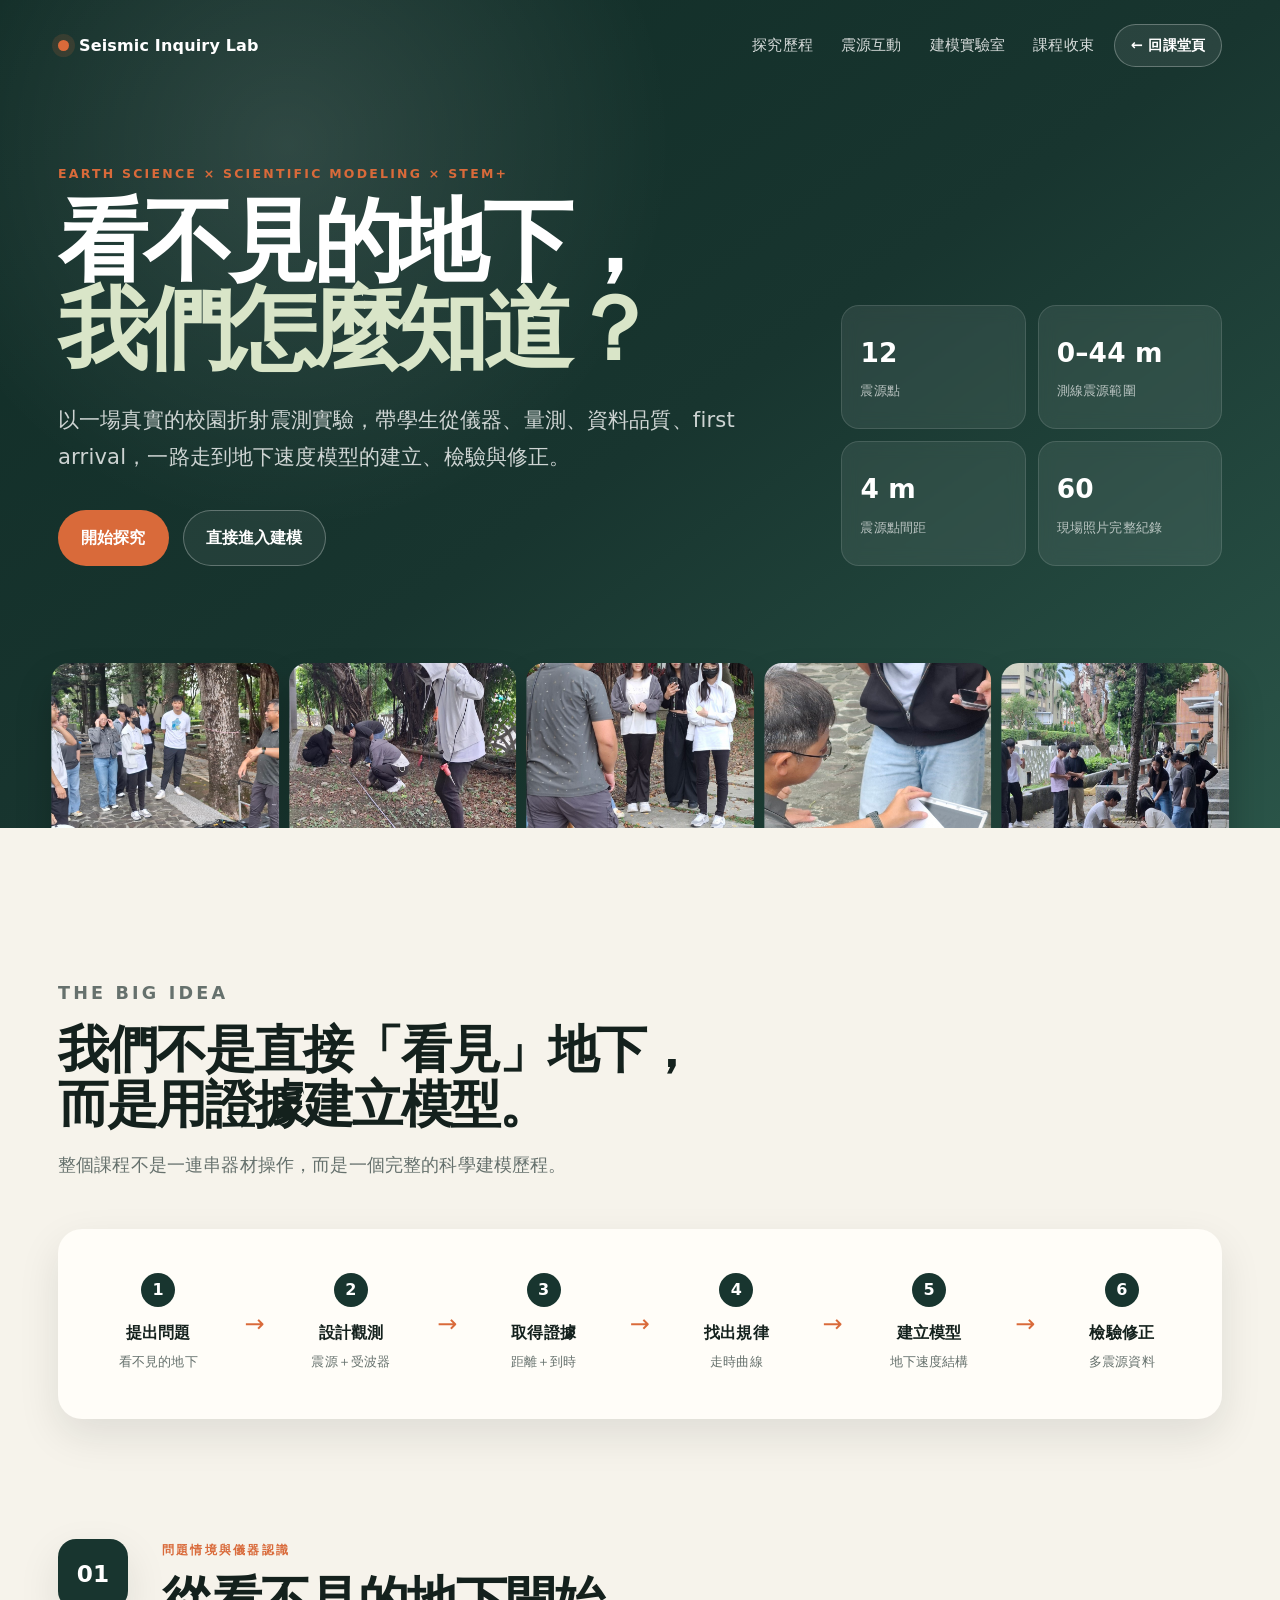
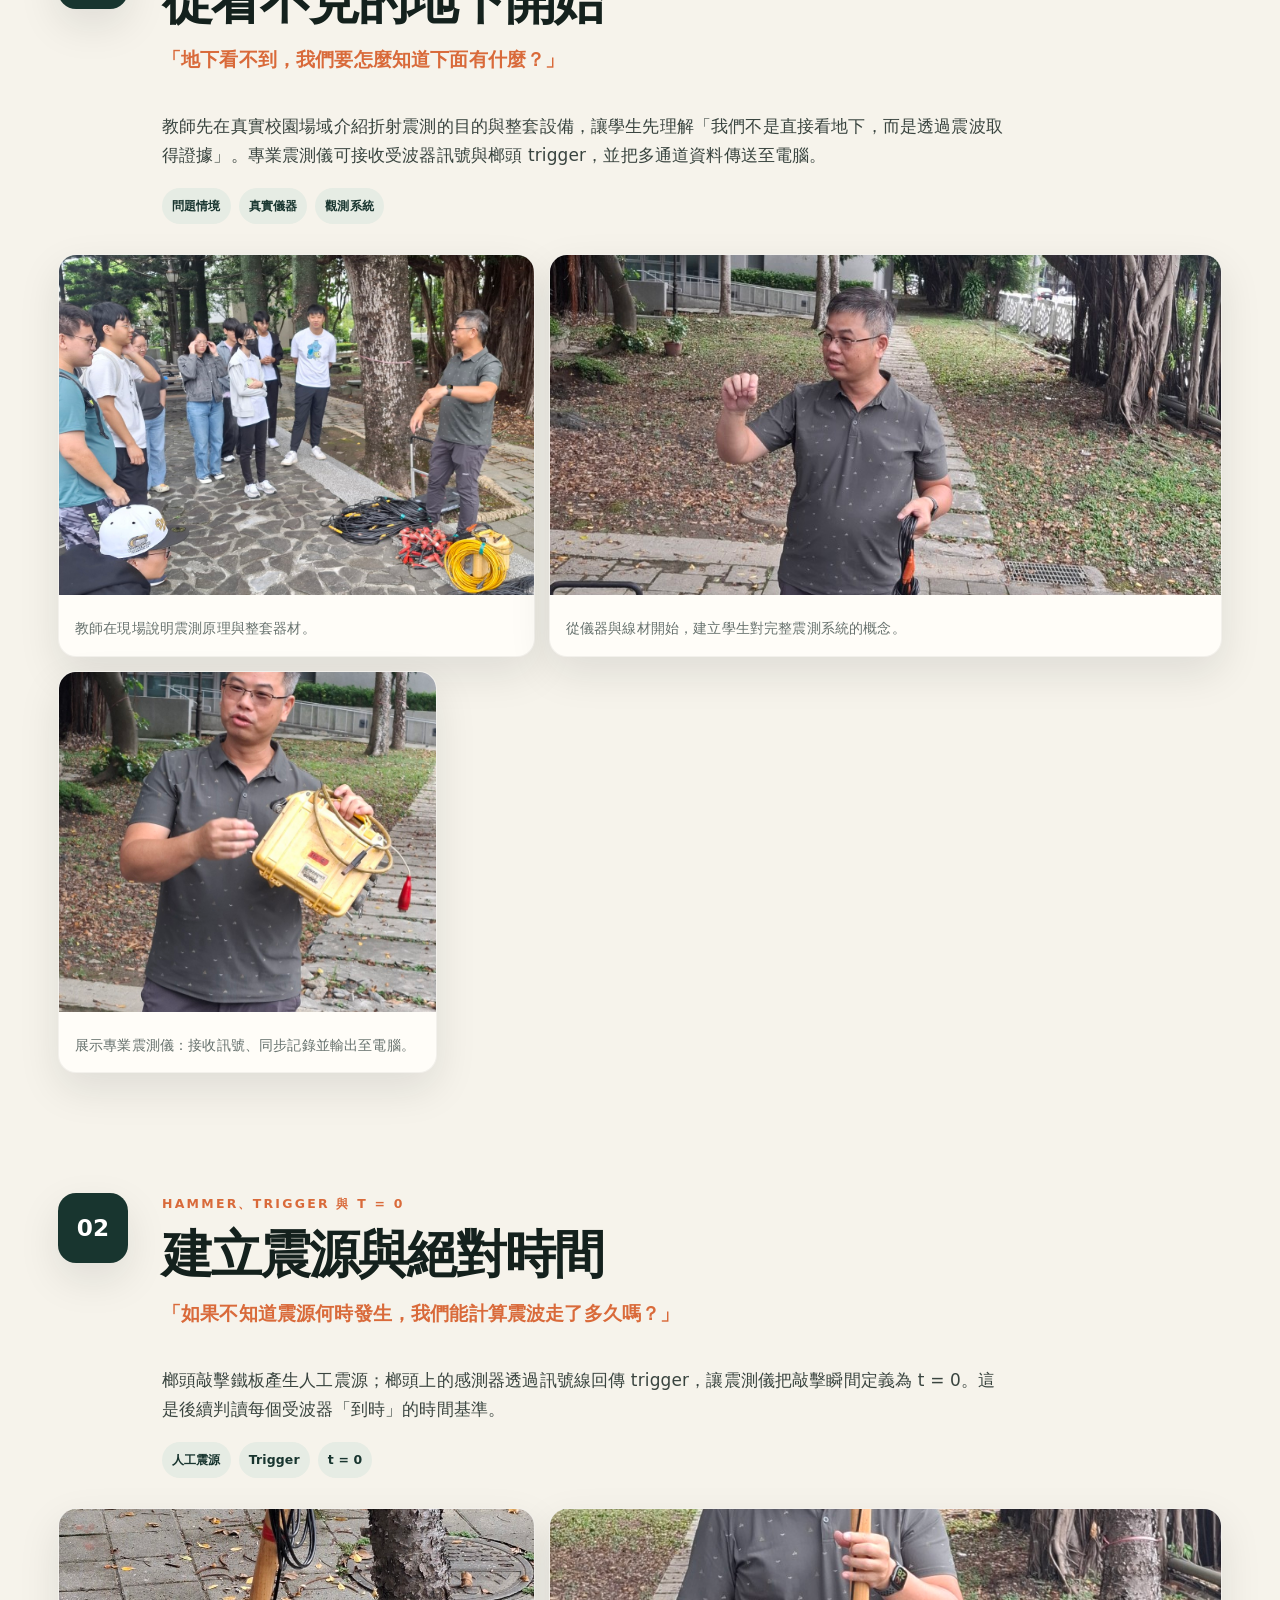
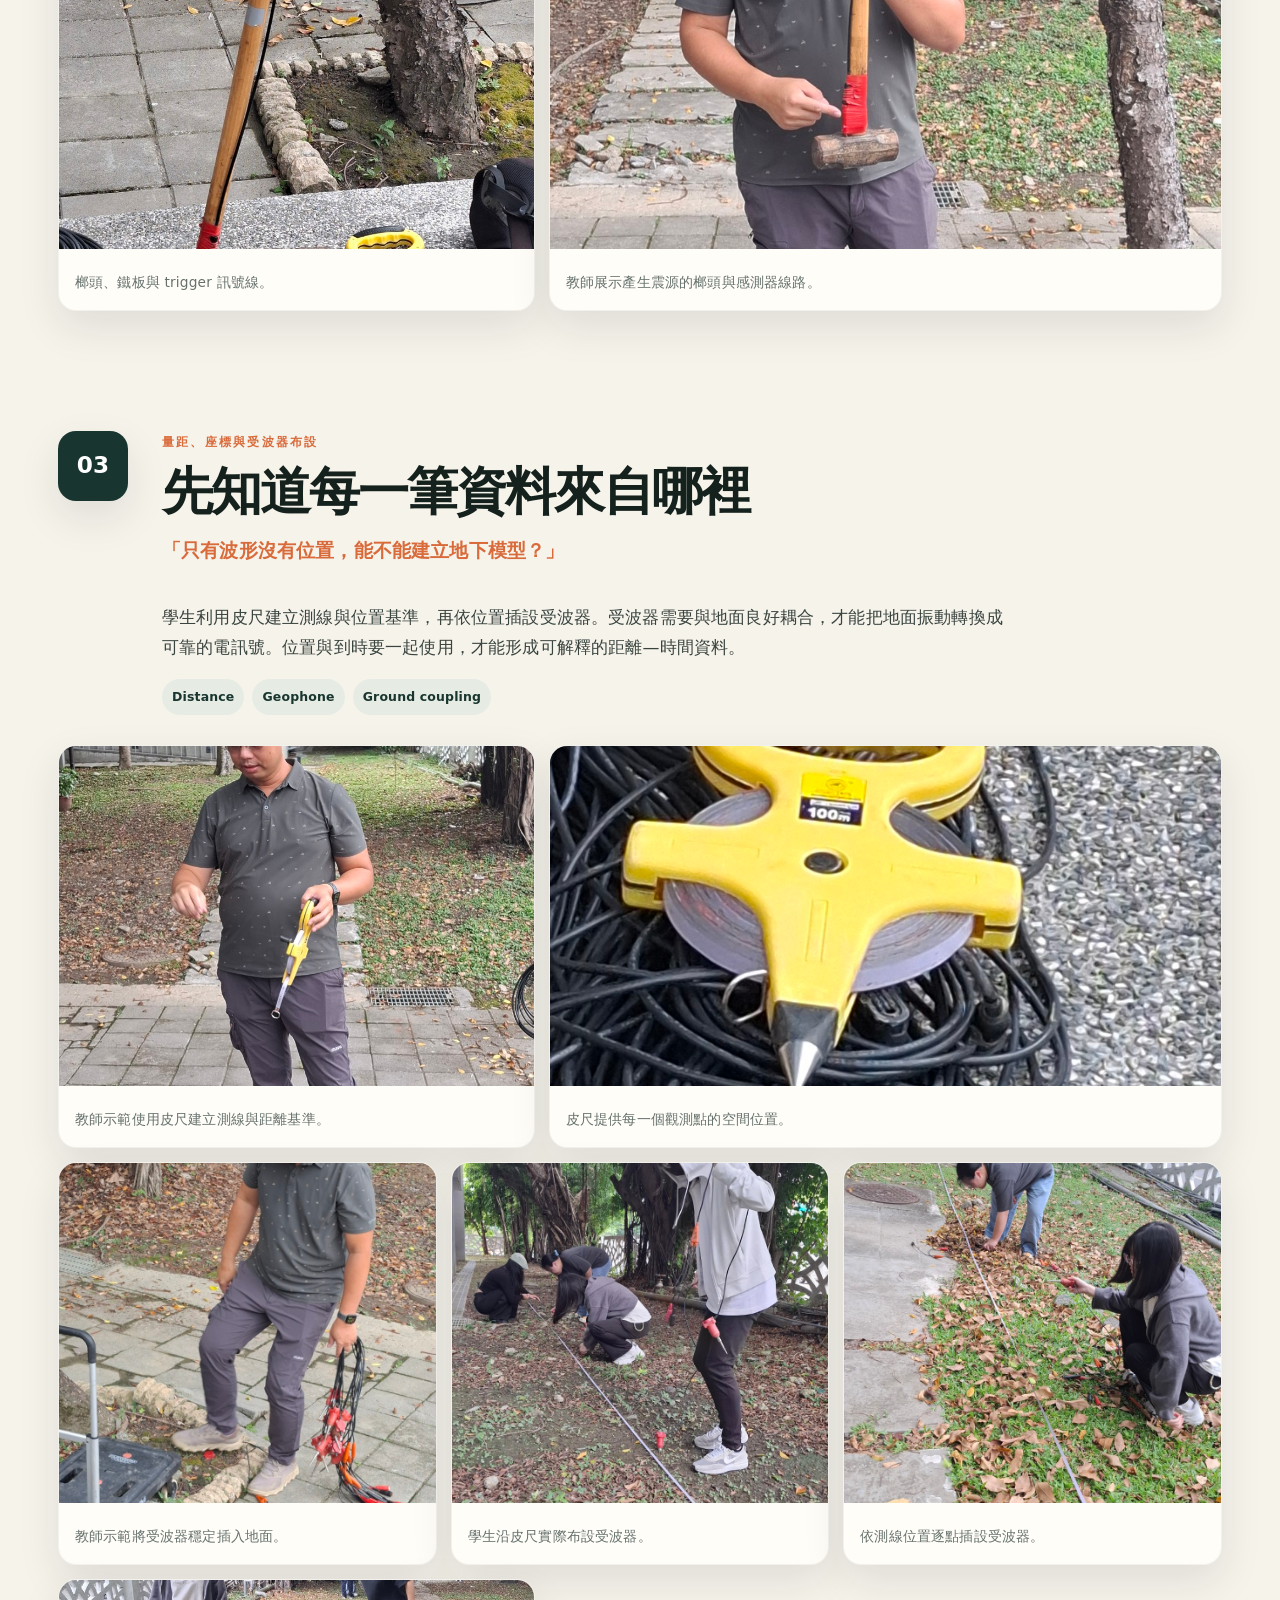
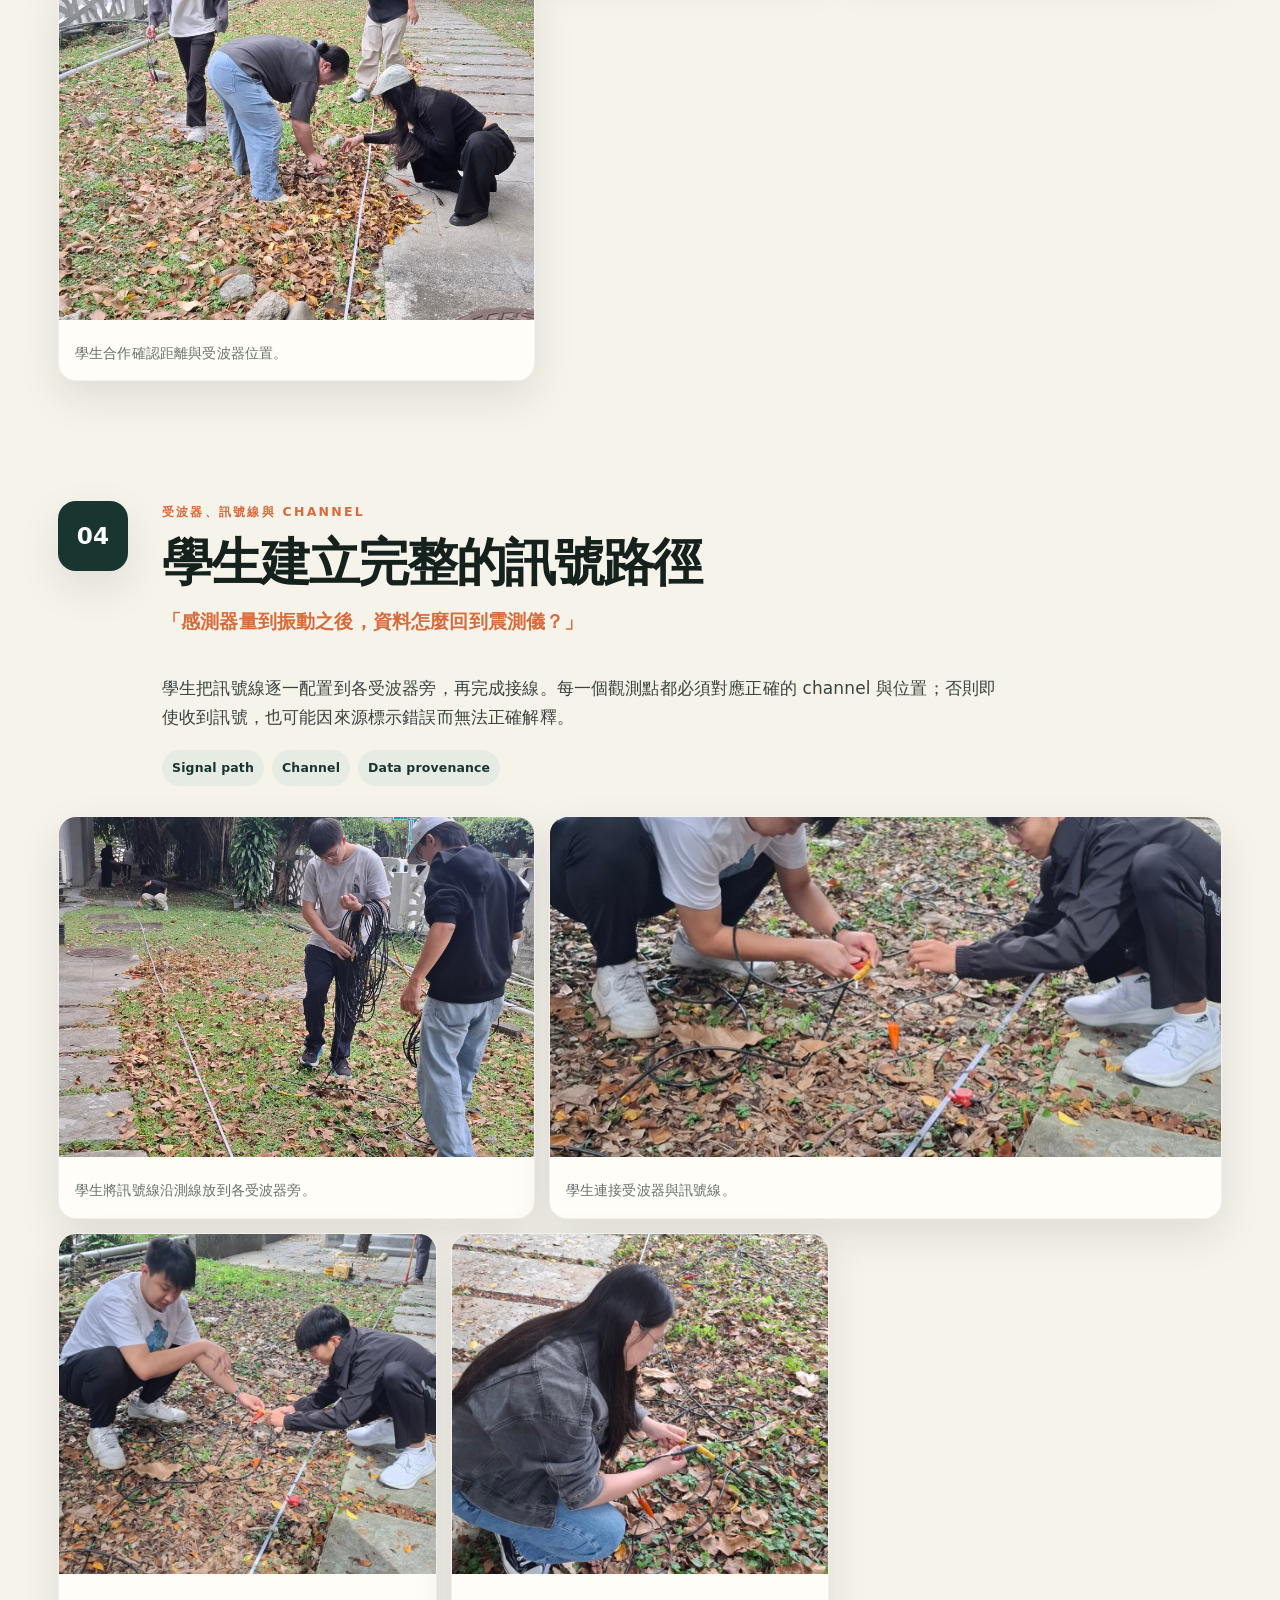
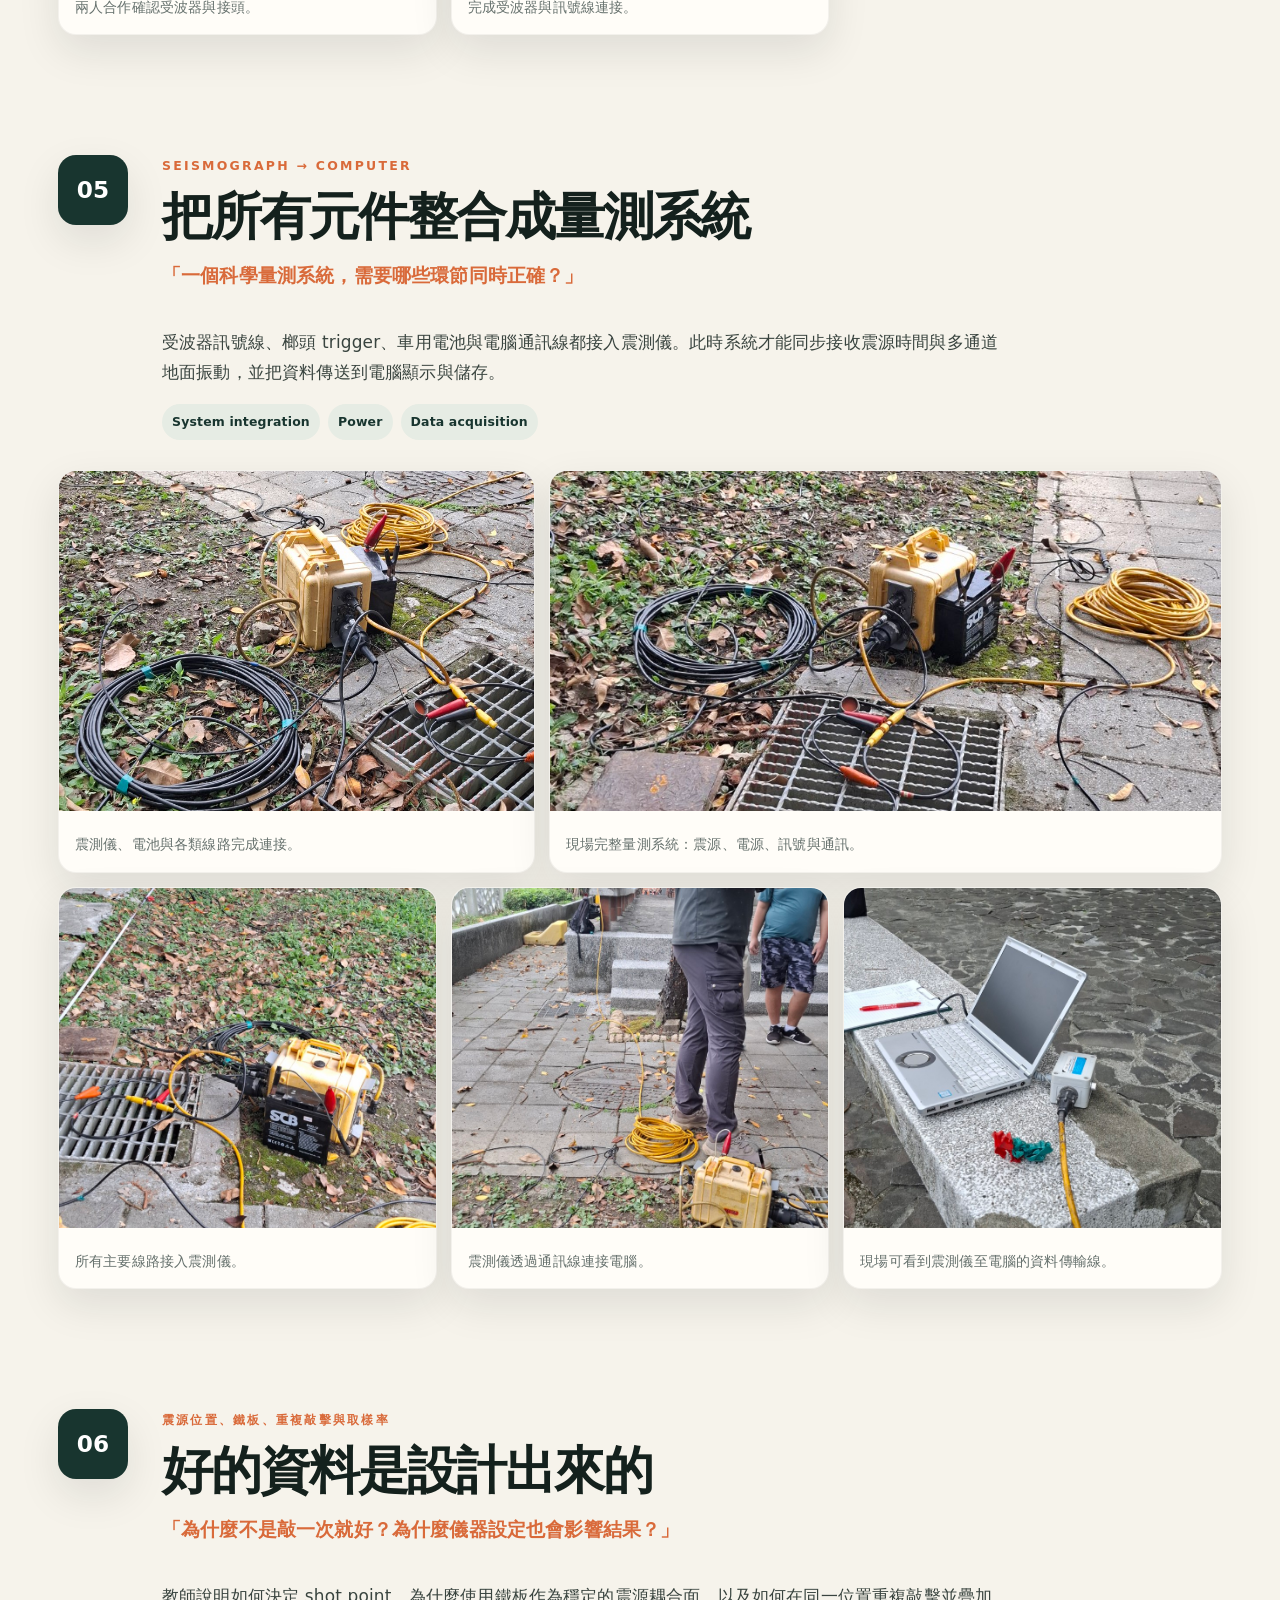
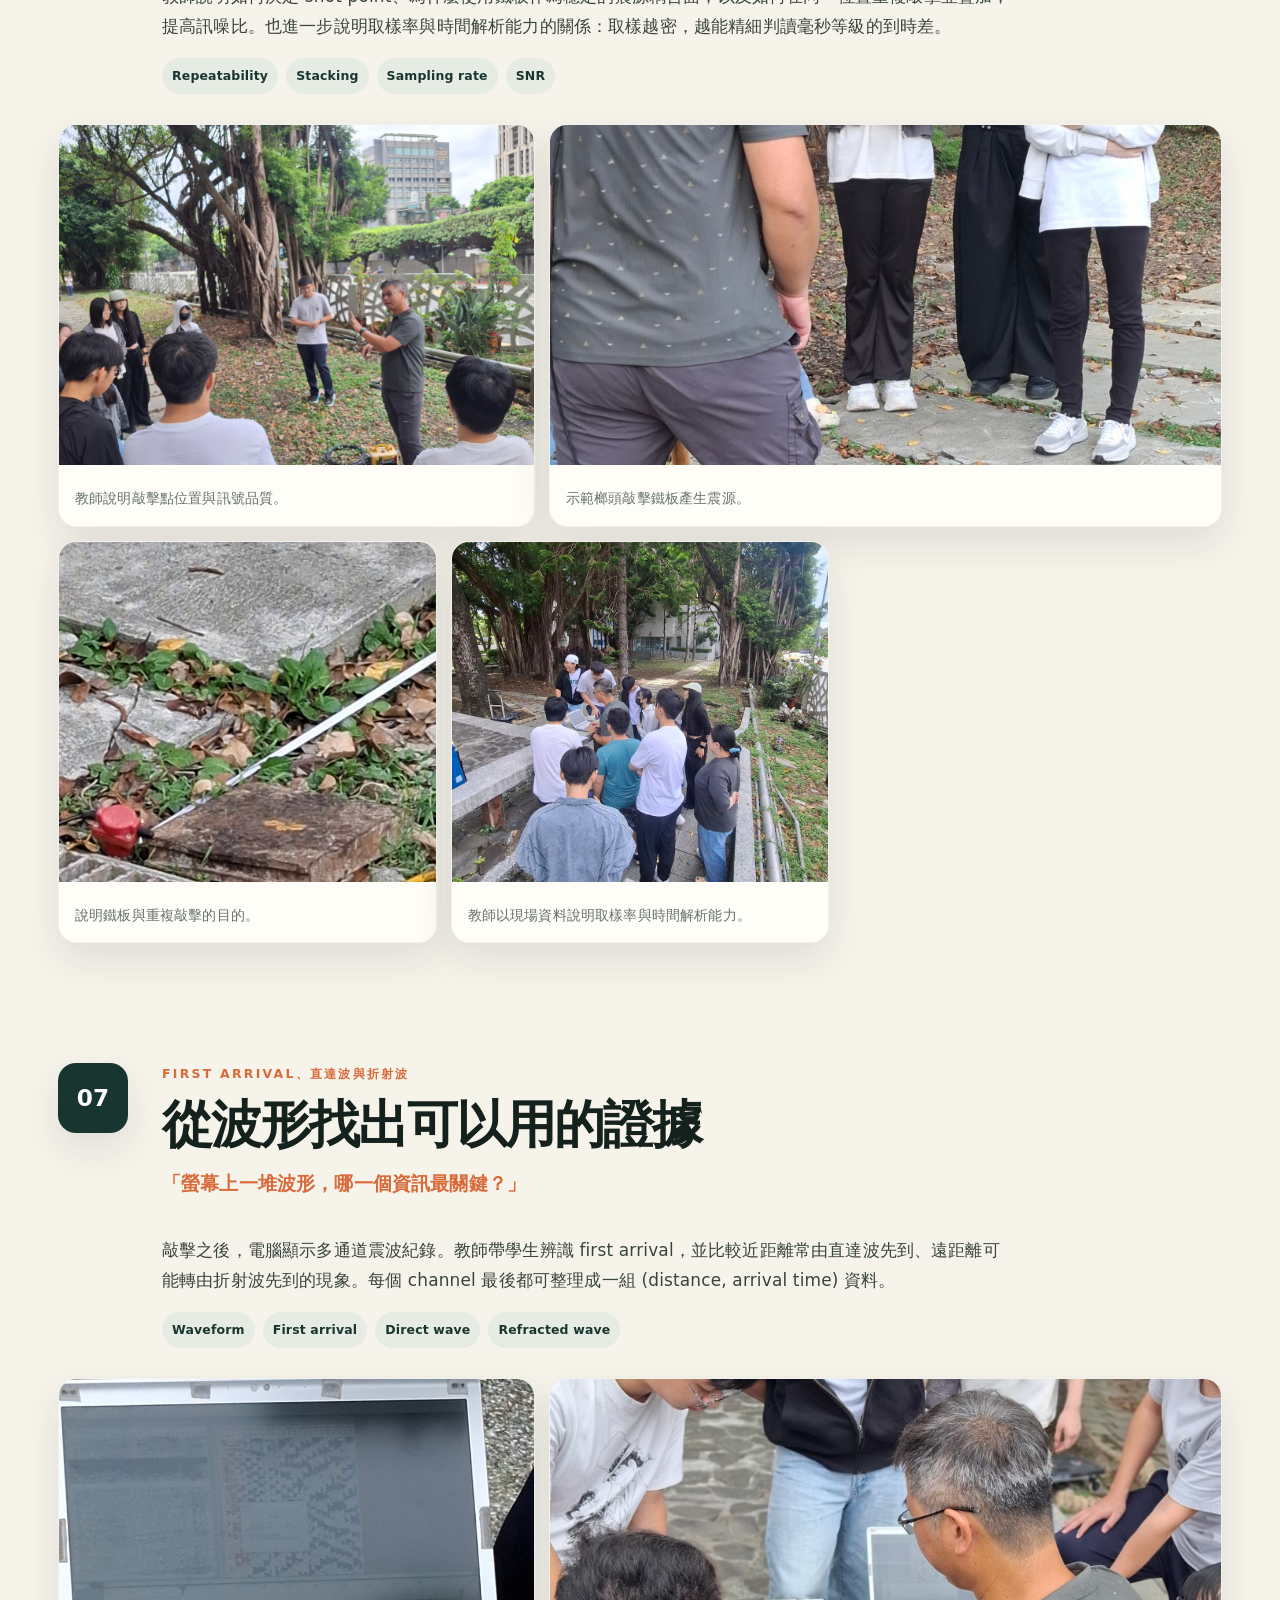
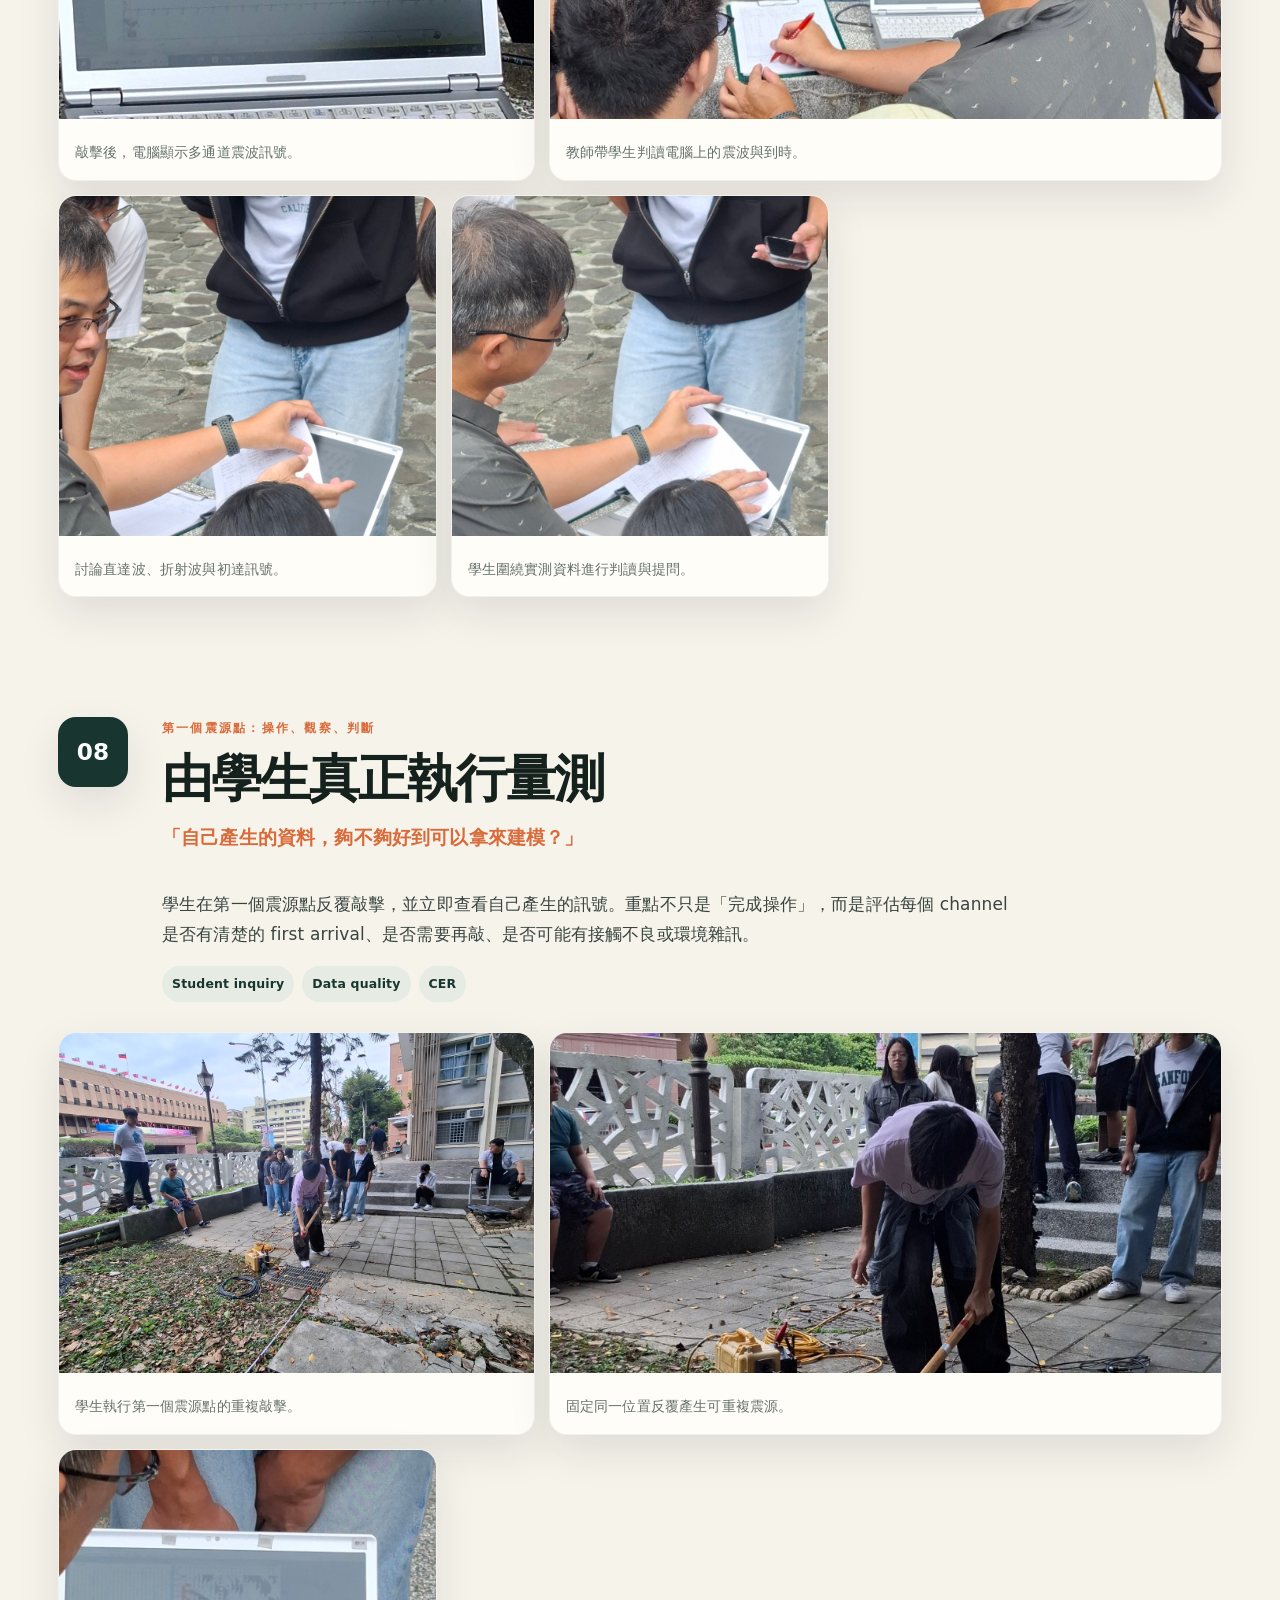
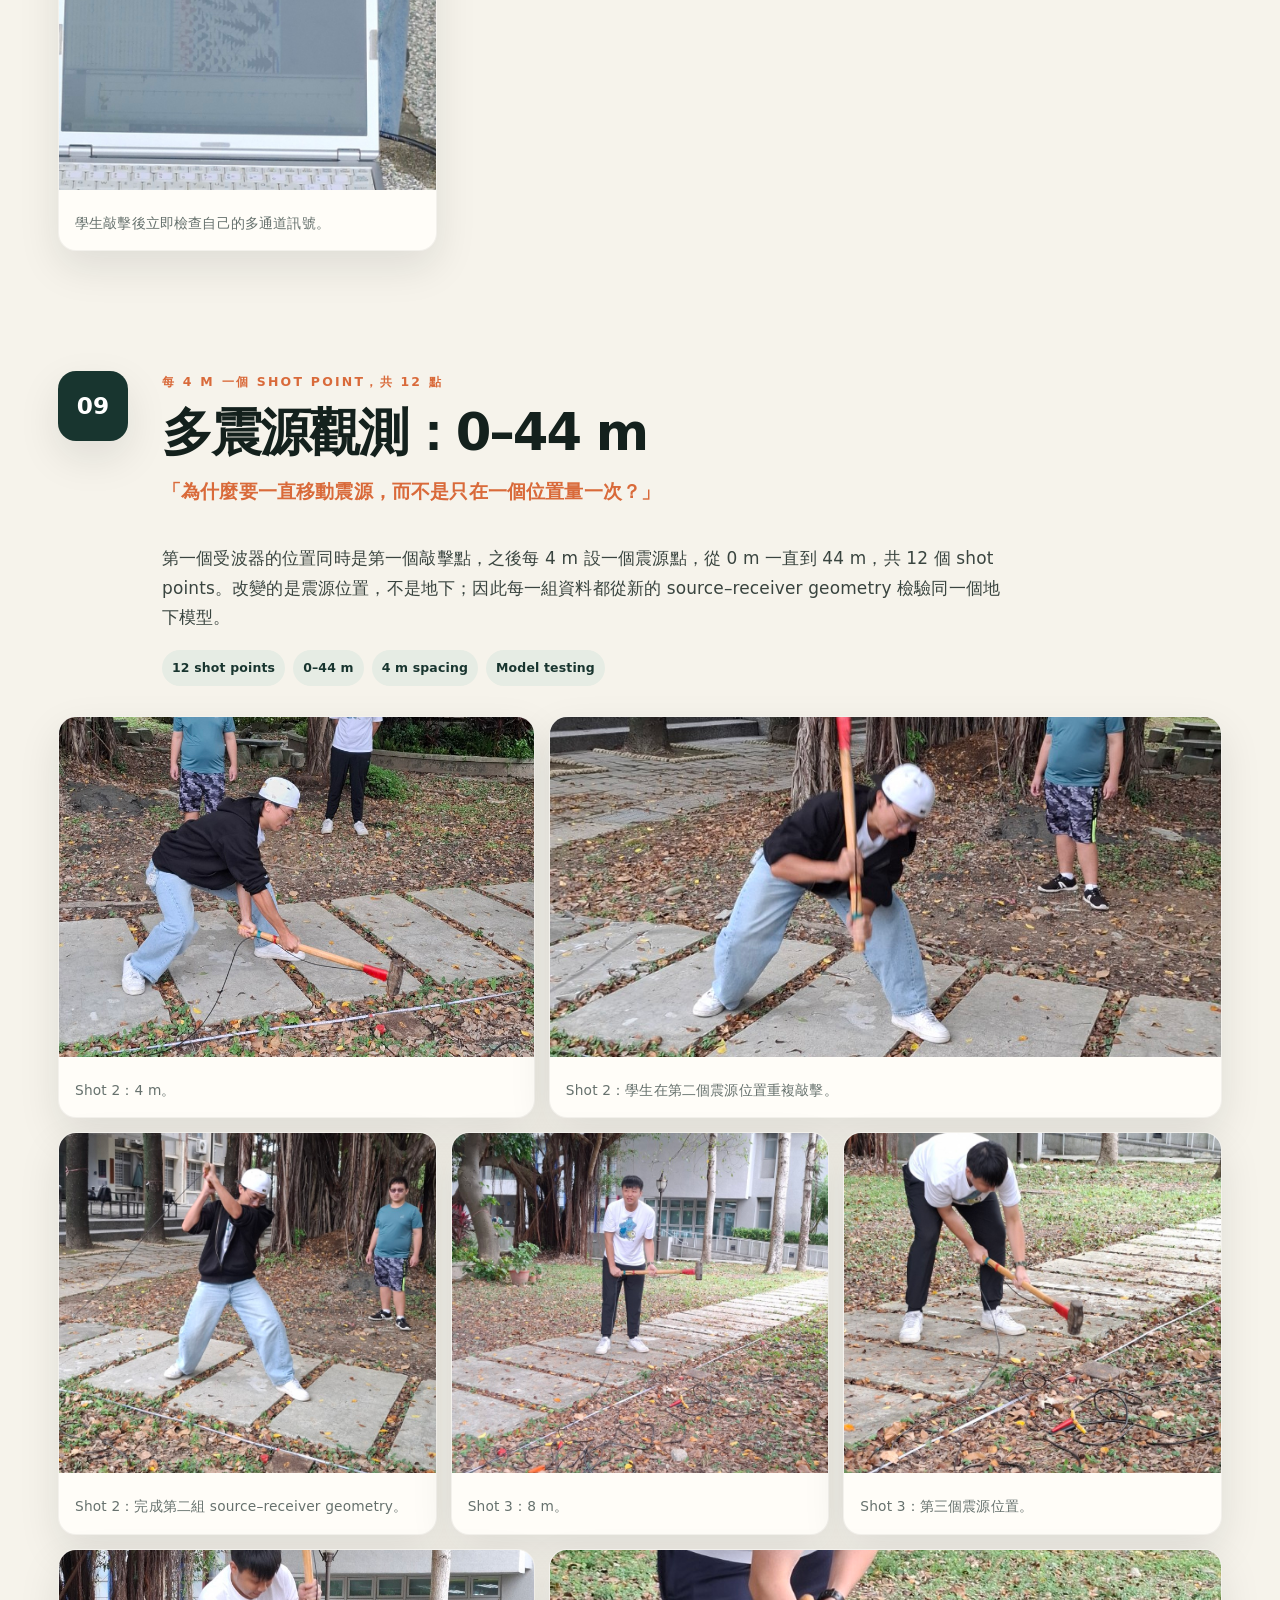
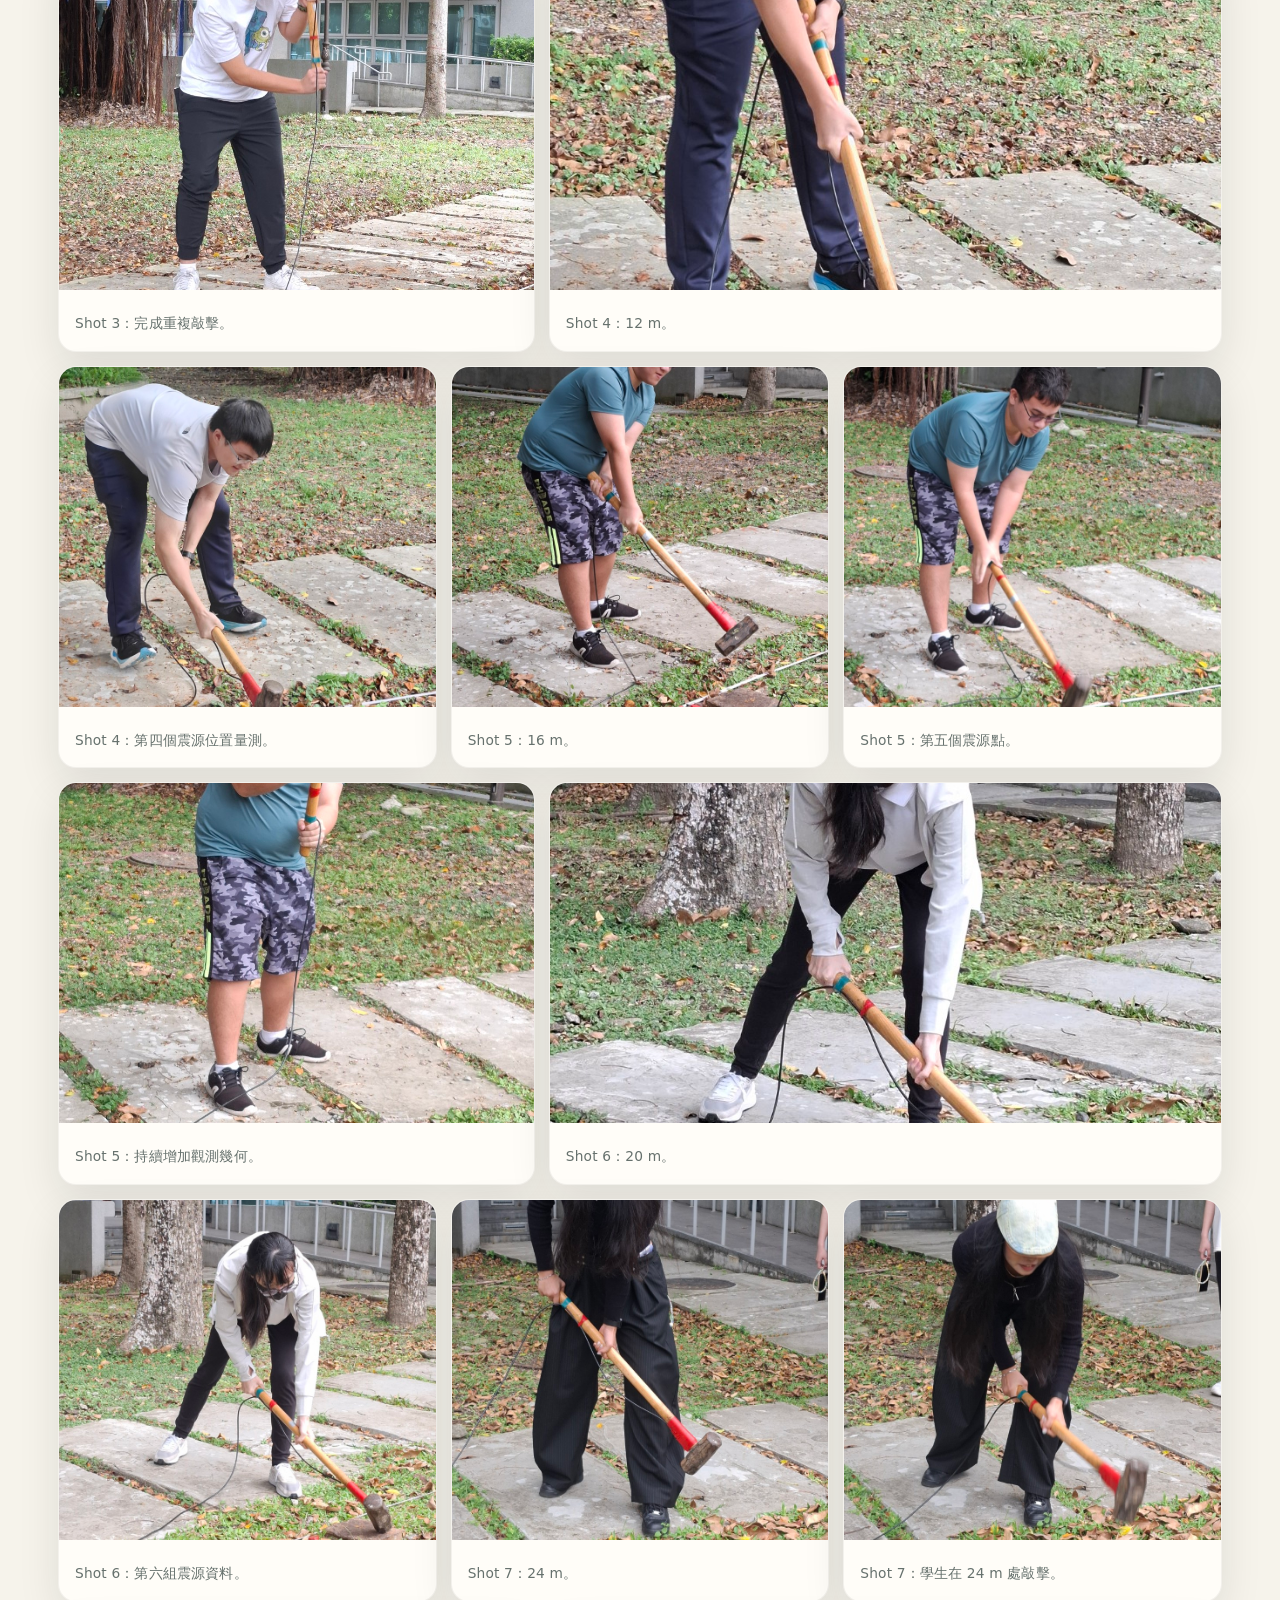
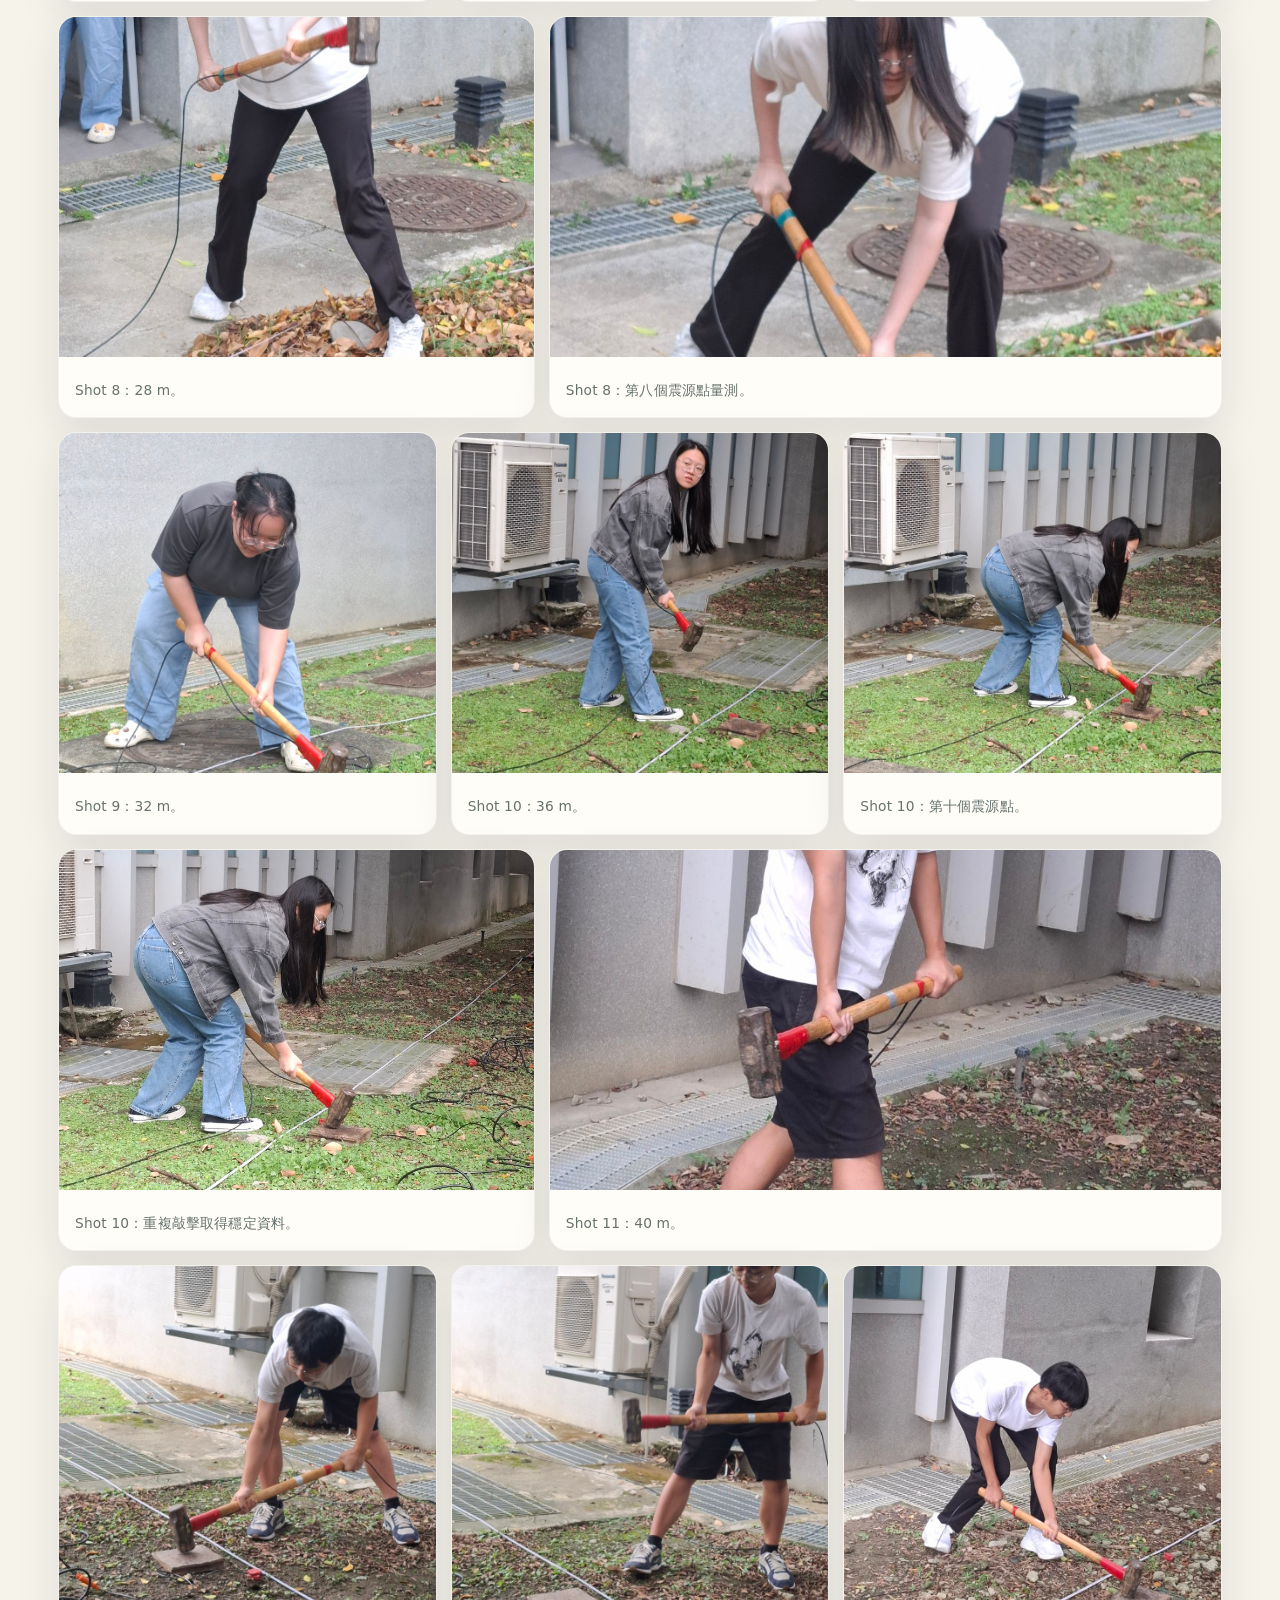
==== docs/seismic-inquiry/index.html @ 262b010a "Add campus seismic refraction site and link it from the classroom page - Add docs/seismic-inquiry/: " ====
<!doctype html>
<html lang="zh-Hant">
<head>
  <meta charset="utf-8">
  <meta name="viewport" content="width=device-width, initial-scale=1">
  <meta name="description" content="校園折射震測實驗：從真實觀測、資料品質到科學建模的完整探究歷程。">
  <meta name="theme-color" content="#18352f">
  <title>看不見的地下，怎麼知道？｜校園折射震測科學建模</title>
  <link rel="stylesheet" href="style.css">
</head>
<body>
  <div class="progress" id="progress"></div>

  <header class="hero" id="top">
    <nav class="topnav">
      <a class="brand" href="#top"><span class="brand-dot"></span> Seismic Inquiry Lab</a>
      <div class="navlinks">
        <a href="#story">探究歷程</a>
        <a href="#shot-lab">震源互動</a>
        <a href="#model-lab">建模實驗室</a>
        <a href="#reflection">課程收束</a>
      </div>
      <a class="back-link" href="../#field" title="回到地球物理通論課堂頁">← 回課堂頁</a>
    </nav>

    <div class="hero-inner">
      <div class="hero-copy reveal">
        <p class="kicker">EARTH SCIENCE × SCIENTIFIC MODELING × STEM+</p>
        <h1>看不見的地下，<br><span>我們怎麼知道？</span></h1>
        <p class="hero-lead">以一場真實的校園折射震測實驗，帶學生從儀器、量測、資料品質、first arrival，一路走到地下速度模型的建立、檢驗與修正。</p>
        <div class="hero-actions">
          <a class="btn primary" href="#story">開始探究</a>
          <a class="btn ghost" href="#model-lab">直接進入建模</a>
        </div>
      </div>
      <div class="hero-panel reveal">
        <div class="metric"><strong>12</strong><span>震源點</span></div>
        <div class="metric"><strong>0–44 m</strong><span>測線震源範圍</span></div>
        <div class="metric"><strong>4 m</strong><span>震源點間距</span></div>
        <div class="metric"><strong>60</strong><span>現場照片完整紀錄</span></div>
      </div>
    </div>
    <div class="hero-photo-strip" aria-hidden="true">
      <img src="assets/images/1000050442.jpg" alt="">
      <img src="assets/images/1000050461.jpg" alt="">
      <img src="assets/images/1000050473.jpg" alt="">
      <img src="assets/images/1000050482.jpg" alt="">
      <img src="assets/images/1000050539.jpg" alt="">
    </div>
  </header>

  <main>
    <section class="intro-section" id="story">
      <div class="section-title reveal">
        <p class="eyebrow">THE BIG IDEA</p>
        <h2>我們不是直接「看見」地下，<br>而是用證據建立模型。</h2>
        <p>整個課程不是一連串器材操作，而是一個完整的科學建模歷程。</p>
      </div>

      <div class="model-flow reveal">
        <div><b>1</b><span>提出問題</span><small>看不見的地下</small></div>
        <i>→</i>
        <div><b>2</b><span>設計觀測</span><small>震源＋受波器</small></div>
        <i>→</i>
        <div><b>3</b><span>取得證據</span><small>距離＋到時</small></div>
        <i>→</i>
        <div><b>4</b><span>找出規律</span><small>走時曲線</small></div>
        <i>→</i>
        <div><b>5</b><span>建立模型</span><small>地下速度結構</small></div>
        <i>→</i>
        <div><b>6</b><span>檢驗修正</span><small>多震源資料</small></div>
      </div>
    </section>

    
    <section class="lesson-stage" id="stage1">
      <div class="stage-head reveal">
        <div class="stage-index">01</div>
        <div>
          <p class="eyebrow">問題情境與儀器認識</p>
          <h2>從看不見的地下開始</h2>
          <p class="stage-question">「地下看不到，我們要怎麼知道下面有什麼？」</p>
        </div>
      </div>
      <div class="stage-copy reveal">
        <p>教師先在真實校園場域介紹折射震測的目的與整套設備，讓學生先理解「我們不是直接看地下，而是透過震波取得證據」。專業震測儀可接收受波器訊號與榔頭 trigger，並把多通道資料傳送至電腦。</p>
        <div class="tags"><span class="tag">問題情境</span><span class="tag">真實儀器</span><span class="tag">觀測系統</span></div>
      </div>
      <div class="photo-grid">
        <figure class="photo-card reveal">
          <button class="photo-button" data-src="assets/images/1000050442.jpg" data-caption="教師在現場說明震測原理與整套器材。" aria-label="放大照片：教師在現場說明震測原理與整套器材。">
            <img src="assets/images/1000050442.jpg" alt="教師在現場說明震測原理與整套器材。" loading="lazy">
          </button>
          <figcaption>教師在現場說明震測原理與整套器材。</figcaption>
        </figure>

        <figure class="photo-card reveal">
          <button class="photo-button" data-src="assets/images/1000050447.jpg" data-caption="從儀器與線材開始，建立學生對完整震測系統的概念。" aria-label="放大照片：從儀器與線材開始，建立學生對完整震測系統的概念。">
            <img src="assets/images/1000050447.jpg" alt="從儀器與線材開始，建立學生對完整震測系統的概念。" loading="lazy">
          </button>
          <figcaption>從儀器與線材開始，建立學生對完整震測系統的概念。</figcaption>
        </figure>

        <figure class="photo-card reveal">
          <button class="photo-button" data-src="assets/images/1000050452.jpg" data-caption="展示專業震測儀：接收訊號、同步記錄並輸出至電腦。" aria-label="放大照片：展示專業震測儀：接收訊號、同步記錄並輸出至電腦。">
            <img src="assets/images/1000050452.jpg" alt="展示專業震測儀：接收訊號、同步記錄並輸出至電腦。" loading="lazy">
          </button>
          <figcaption>展示專業震測儀：接收訊號、同步記錄並輸出至電腦。</figcaption>
        </figure></div>
    </section>
    

    <section class="lesson-stage" id="stage2">
      <div class="stage-head reveal">
        <div class="stage-index">02</div>
        <div>
          <p class="eyebrow">Hammer、trigger 與 t = 0</p>
          <h2>建立震源與絕對時間</h2>
          <p class="stage-question">「如果不知道震源何時發生，我們能計算震波走了多久嗎？」</p>
        </div>
      </div>
      <div class="stage-copy reveal">
        <p>榔頭敲擊鐵板產生人工震源；榔頭上的感測器透過訊號線回傳 trigger，讓震測儀把敲擊瞬間定義為 t = 0。這是後續判讀每個受波器「到時」的時間基準。</p>
        <div class="tags"><span class="tag">人工震源</span><span class="tag">Trigger</span><span class="tag">t = 0</span></div>
      </div>
      <div class="photo-grid">
        <figure class="photo-card reveal">
          <button class="photo-button" data-src="assets/images/1000050453.jpg" data-caption="榔頭、鐵板與 trigger 訊號線。" aria-label="放大照片：榔頭、鐵板與 trigger 訊號線。">
            <img src="assets/images/1000050453.jpg" alt="榔頭、鐵板與 trigger 訊號線。" loading="lazy">
          </button>
          <figcaption>榔頭、鐵板與 trigger 訊號線。</figcaption>
        </figure>

        <figure class="photo-card reveal">
          <button class="photo-button" data-src="assets/images/1000050454.jpg" data-caption="教師展示產生震源的榔頭與感測器線路。" aria-label="放大照片：教師展示產生震源的榔頭與感測器線路。">
            <img src="assets/images/1000050454.jpg" alt="教師展示產生震源的榔頭與感測器線路。" loading="lazy">
          </button>
          <figcaption>教師展示產生震源的榔頭與感測器線路。</figcaption>
        </figure></div>
    </section>
    

    <section class="lesson-stage" id="stage3">
      <div class="stage-head reveal">
        <div class="stage-index">03</div>
        <div>
          <p class="eyebrow">量距、座標與受波器布設</p>
          <h2>先知道每一筆資料來自哪裡</h2>
          <p class="stage-question">「只有波形沒有位置，能不能建立地下模型？」</p>
        </div>
      </div>
      <div class="stage-copy reveal">
        <p>學生利用皮尺建立測線與位置基準，再依位置插設受波器。受波器需要與地面良好耦合，才能把地面振動轉換成可靠的電訊號。位置與到時要一起使用，才能形成可解釋的距離—時間資料。</p>
        <div class="tags"><span class="tag">Distance</span><span class="tag">Geophone</span><span class="tag">Ground coupling</span></div>
      </div>
      <div class="photo-grid">
        <figure class="photo-card reveal">
          <button class="photo-button" data-src="assets/images/1000050455.jpg" data-caption="教師示範使用皮尺建立測線與距離基準。" aria-label="放大照片：教師示範使用皮尺建立測線與距離基準。">
            <img src="assets/images/1000050455.jpg" alt="教師示範使用皮尺建立測線與距離基準。" loading="lazy">
          </button>
          <figcaption>教師示範使用皮尺建立測線與距離基準。</figcaption>
        </figure>

        <figure class="photo-card reveal">
          <button class="photo-button" data-src="assets/images/1000050456.jpg" data-caption="皮尺提供每一個觀測點的空間位置。" aria-label="放大照片：皮尺提供每一個觀測點的空間位置。">
            <img src="assets/images/1000050456.jpg" alt="皮尺提供每一個觀測點的空間位置。" loading="lazy">
          </button>
          <figcaption>皮尺提供每一個觀測點的空間位置。</figcaption>
        </figure>

        <figure class="photo-card reveal">
          <button class="photo-button" data-src="assets/images/1000050457.jpg" data-caption="教師示範將受波器穩定插入地面。" aria-label="放大照片：教師示範將受波器穩定插入地面。">
            <img src="assets/images/1000050457.jpg" alt="教師示範將受波器穩定插入地面。" loading="lazy">
          </button>
          <figcaption>教師示範將受波器穩定插入地面。</figcaption>
        </figure>

        <figure class="photo-card reveal">
          <button class="photo-button" data-src="assets/images/1000050461.jpg" data-caption="學生沿皮尺實際布設受波器。" aria-label="放大照片：學生沿皮尺實際布設受波器。">
            <img src="assets/images/1000050461.jpg" alt="學生沿皮尺實際布設受波器。" loading="lazy">
          </button>
          <figcaption>學生沿皮尺實際布設受波器。</figcaption>
        </figure>

        <figure class="photo-card reveal">
          <button class="photo-button" data-src="assets/images/1000050458.jpg" data-caption="依測線位置逐點插設受波器。" aria-label="放大照片：依測線位置逐點插設受波器。">
            <img src="assets/images/1000050458.jpg" alt="依測線位置逐點插設受波器。" loading="lazy">
          </button>
          <figcaption>依測線位置逐點插設受波器。</figcaption>
        </figure>

        <figure class="photo-card reveal">
          <button class="photo-button" data-src="assets/images/1000050459.jpg" data-caption="學生合作確認距離與受波器位置。" aria-label="放大照片：學生合作確認距離與受波器位置。">
            <img src="assets/images/1000050459.jpg" alt="學生合作確認距離與受波器位置。" loading="lazy">
          </button>
          <figcaption>學生合作確認距離與受波器位置。</figcaption>
        </figure></div>
    </section>
    

    <section class="lesson-stage" id="stage4">
      <div class="stage-head reveal">
        <div class="stage-index">04</div>
        <div>
          <p class="eyebrow">受波器、訊號線與 channel</p>
          <h2>學生建立完整的訊號路徑</h2>
          <p class="stage-question">「感測器量到振動之後，資料怎麼回到震測儀？」</p>
        </div>
      </div>
      <div class="stage-copy reveal">
        <p>學生把訊號線逐一配置到各受波器旁，再完成接線。每一個觀測點都必須對應正確的 channel 與位置；否則即使收到訊號，也可能因來源標示錯誤而無法正確解釋。</p>
        <div class="tags"><span class="tag">Signal path</span><span class="tag">Channel</span><span class="tag">Data provenance</span></div>
      </div>
      <div class="photo-grid">
        <figure class="photo-card reveal">
          <button class="photo-button" data-src="assets/images/1000050462.jpg" data-caption="學生將訊號線沿測線放到各受波器旁。" aria-label="放大照片：學生將訊號線沿測線放到各受波器旁。">
            <img src="assets/images/1000050462.jpg" alt="學生將訊號線沿測線放到各受波器旁。" loading="lazy">
          </button>
          <figcaption>學生將訊號線沿測線放到各受波器旁。</figcaption>
        </figure>

        <figure class="photo-card reveal">
          <button class="photo-button" data-src="assets/images/1000050463.jpg" data-caption="學生連接受波器與訊號線。" aria-label="放大照片：學生連接受波器與訊號線。">
            <img src="assets/images/1000050463.jpg" alt="學生連接受波器與訊號線。" loading="lazy">
          </button>
          <figcaption>學生連接受波器與訊號線。</figcaption>
        </figure>

        <figure class="photo-card reveal">
          <button class="photo-button" data-src="assets/images/1000050464.jpg" data-caption="兩人合作確認受波器與接頭。" aria-label="放大照片：兩人合作確認受波器與接頭。">
            <img src="assets/images/1000050464.jpg" alt="兩人合作確認受波器與接頭。" loading="lazy">
          </button>
          <figcaption>兩人合作確認受波器與接頭。</figcaption>
        </figure>

        <figure class="photo-card reveal">
          <button class="photo-button" data-src="assets/images/1000050465.jpg" data-caption="完成受波器與訊號線連接。" aria-label="放大照片：完成受波器與訊號線連接。">
            <img src="assets/images/1000050465.jpg" alt="完成受波器與訊號線連接。" loading="lazy">
          </button>
          <figcaption>完成受波器與訊號線連接。</figcaption>
        </figure></div>
    </section>
    

    <section class="lesson-stage" id="stage5">
      <div class="stage-head reveal">
        <div class="stage-index">05</div>
        <div>
          <p class="eyebrow">Seismograph → Computer</p>
          <h2>把所有元件整合成量測系統</h2>
          <p class="stage-question">「一個科學量測系統，需要哪些環節同時正確？」</p>
        </div>
      </div>
      <div class="stage-copy reveal">
        <p>受波器訊號線、榔頭 trigger、車用電池與電腦通訊線都接入震測儀。此時系統才能同步接收震源時間與多通道地面振動，並把資料傳送到電腦顯示與儲存。</p>
        <div class="tags"><span class="tag">System integration</span><span class="tag">Power</span><span class="tag">Data acquisition</span></div>
      </div>
      <div class="photo-grid">
        <figure class="photo-card reveal">
          <button class="photo-button" data-src="assets/images/1000050467.jpg" data-caption="震測儀、電池與各類線路完成連接。" aria-label="放大照片：震測儀、電池與各類線路完成連接。">
            <img src="assets/images/1000050467.jpg" alt="震測儀、電池與各類線路完成連接。" loading="lazy">
          </button>
          <figcaption>震測儀、電池與各類線路完成連接。</figcaption>
        </figure>

        <figure class="photo-card reveal">
          <button class="photo-button" data-src="assets/images/1000050468.jpg" data-caption="現場完整量測系統：震源、電源、訊號與通訊。" aria-label="放大照片：現場完整量測系統：震源、電源、訊號與通訊。">
            <img src="assets/images/1000050468.jpg" alt="現場完整量測系統：震源、電源、訊號與通訊。" loading="lazy">
          </button>
          <figcaption>現場完整量測系統：震源、電源、訊號與通訊。</figcaption>
        </figure>

        <figure class="photo-card reveal">
          <button class="photo-button" data-src="assets/images/1000050469.jpg" data-caption="所有主要線路接入震測儀。" aria-label="放大照片：所有主要線路接入震測儀。">
            <img src="assets/images/1000050469.jpg" alt="所有主要線路接入震測儀。" loading="lazy">
          </button>
          <figcaption>所有主要線路接入震測儀。</figcaption>
        </figure>

        <figure class="photo-card reveal">
          <button class="photo-button" data-src="assets/images/1000050470.jpg" data-caption="震測儀透過通訊線連接電腦。" aria-label="放大照片：震測儀透過通訊線連接電腦。">
            <img src="assets/images/1000050470.jpg" alt="震測儀透過通訊線連接電腦。" loading="lazy">
          </button>
          <figcaption>震測儀透過通訊線連接電腦。</figcaption>
        </figure>

        <figure class="photo-card reveal">
          <button class="photo-button" data-src="assets/images/1000050471.jpg" data-caption="現場可看到震測儀至電腦的資料傳輸線。" aria-label="放大照片：現場可看到震測儀至電腦的資料傳輸線。">
            <img src="assets/images/1000050471.jpg" alt="現場可看到震測儀至電腦的資料傳輸線。" loading="lazy">
          </button>
          <figcaption>現場可看到震測儀至電腦的資料傳輸線。</figcaption>
        </figure></div>
    </section>
    

    <section class="lesson-stage" id="stage6">
      <div class="stage-head reveal">
        <div class="stage-index">06</div>
        <div>
          <p class="eyebrow">震源位置、鐵板、重複敲擊與取樣率</p>
          <h2>好的資料是設計出來的</h2>
          <p class="stage-question">「為什麼不是敲一次就好？為什麼儀器設定也會影響結果？」</p>
        </div>
      </div>
      <div class="stage-copy reveal">
        <p>教師說明如何決定 shot point、為什麼使用鐵板作為穩定的震源耦合面，以及如何在同一位置重複敲擊並疊加，提高訊噪比。也進一步說明取樣率與時間解析能力的關係：取樣越密，越能精細判讀毫秒等級的到時差。</p>
        <div class="tags"><span class="tag">Repeatability</span><span class="tag">Stacking</span><span class="tag">Sampling rate</span><span class="tag">SNR</span></div>
      </div>
      <div class="photo-grid">
        <figure class="photo-card reveal">
          <button class="photo-button" data-src="assets/images/1000050472.jpg" data-caption="教師說明敲擊點位置與訊號品質。" aria-label="放大照片：教師說明敲擊點位置與訊號品質。">
            <img src="assets/images/1000050472.jpg" alt="教師說明敲擊點位置與訊號品質。" loading="lazy">
          </button>
          <figcaption>教師說明敲擊點位置與訊號品質。</figcaption>
        </figure>

        <figure class="photo-card reveal">
          <button class="photo-button" data-src="assets/images/1000050473.jpg" data-caption="示範榔頭敲擊鐵板產生震源。" aria-label="放大照片：示範榔頭敲擊鐵板產生震源。">
            <img src="assets/images/1000050473.jpg" alt="示範榔頭敲擊鐵板產生震源。" loading="lazy">
          </button>
          <figcaption>示範榔頭敲擊鐵板產生震源。</figcaption>
        </figure>

        <figure class="photo-card reveal">
          <button class="photo-button" data-src="assets/images/1000050474.jpg" data-caption="說明鐵板與重複敲擊的目的。" aria-label="放大照片：說明鐵板與重複敲擊的目的。">
            <img src="assets/images/1000050474.jpg" alt="說明鐵板與重複敲擊的目的。" loading="lazy">
          </button>
          <figcaption>說明鐵板與重複敲擊的目的。</figcaption>
        </figure>

        <figure class="photo-card reveal">
          <button class="photo-button" data-src="assets/images/1000050475.jpg" data-caption="教師以現場資料說明取樣率與時間解析能力。" aria-label="放大照片：教師以現場資料說明取樣率與時間解析能力。">
            <img src="assets/images/1000050475.jpg" alt="教師以現場資料說明取樣率與時間解析能力。" loading="lazy">
          </button>
          <figcaption>教師以現場資料說明取樣率與時間解析能力。</figcaption>
        </figure></div>
    </section>
    

    <section class="lesson-stage" id="stage7">
      <div class="stage-head reveal">
        <div class="stage-index">07</div>
        <div>
          <p class="eyebrow">First arrival、直達波與折射波</p>
          <h2>從波形找出可以用的證據</h2>
          <p class="stage-question">「螢幕上一堆波形，哪一個資訊最關鍵？」</p>
        </div>
      </div>
      <div class="stage-copy reveal">
        <p>敲擊之後，電腦顯示多通道震波紀錄。教師帶學生辨識 first arrival，並比較近距離常由直達波先到、遠距離可能轉由折射波先到的現象。每個 channel 最後都可整理成一組 (distance, arrival time) 資料。</p>
        <div class="tags"><span class="tag">Waveform</span><span class="tag">First arrival</span><span class="tag">Direct wave</span><span class="tag">Refracted wave</span></div>
      </div>
      <div class="photo-grid">
        <figure class="photo-card reveal">
          <button class="photo-button" data-src="assets/images/1000050476.jpg" data-caption="敲擊後，電腦顯示多通道震波訊號。" aria-label="放大照片：敲擊後，電腦顯示多通道震波訊號。">
            <img src="assets/images/1000050476.jpg" alt="敲擊後，電腦顯示多通道震波訊號。" loading="lazy">
          </button>
          <figcaption>敲擊後，電腦顯示多通道震波訊號。</figcaption>
        </figure>

        <figure class="photo-card reveal">
          <button class="photo-button" data-src="assets/images/1000050480.jpg" data-caption="教師帶學生判讀電腦上的震波與到時。" aria-label="放大照片：教師帶學生判讀電腦上的震波與到時。">
            <img src="assets/images/1000050480.jpg" alt="教師帶學生判讀電腦上的震波與到時。" loading="lazy">
          </button>
          <figcaption>教師帶學生判讀電腦上的震波與到時。</figcaption>
        </figure>

        <figure class="photo-card reveal">
          <button class="photo-button" data-src="assets/images/1000050481.jpg" data-caption="討論直達波、折射波與初達訊號。" aria-label="放大照片：討論直達波、折射波與初達訊號。">
            <img src="assets/images/1000050481.jpg" alt="討論直達波、折射波與初達訊號。" loading="lazy">
          </button>
          <figcaption>討論直達波、折射波與初達訊號。</figcaption>
        </figure>

        <figure class="photo-card reveal">
          <button class="photo-button" data-src="assets/images/1000050482.jpg" data-caption="學生圍繞實測資料進行判讀與提問。" aria-label="放大照片：學生圍繞實測資料進行判讀與提問。">
            <img src="assets/images/1000050482.jpg" alt="學生圍繞實測資料進行判讀與提問。" loading="lazy">
          </button>
          <figcaption>學生圍繞實測資料進行判讀與提問。</figcaption>
        </figure></div>
    </section>
    

    <section class="lesson-stage" id="stage8">
      <div class="stage-head reveal">
        <div class="stage-index">08</div>
        <div>
          <p class="eyebrow">第一個震源點：操作、觀察、判斷</p>
          <h2>由學生真正執行量測</h2>
          <p class="stage-question">「自己產生的資料，夠不夠好到可以拿來建模？」</p>
        </div>
      </div>
      <div class="stage-copy reveal">
        <p>學生在第一個震源點反覆敲擊，並立即查看自己產生的訊號。重點不只是「完成操作」，而是評估每個 channel 是否有清楚的 first arrival、是否需要再敲、是否可能有接觸不良或環境雜訊。</p>
        <div class="tags"><span class="tag">Student inquiry</span><span class="tag">Data quality</span><span class="tag">CER</span></div>
      </div>
      <div class="photo-grid">
        <figure class="photo-card reveal">
          <button class="photo-button" data-src="assets/images/1000050491.jpg" data-caption="學生執行第一個震源點的重複敲擊。" aria-label="放大照片：學生執行第一個震源點的重複敲擊。">
            <img src="assets/images/1000050491.jpg" alt="學生執行第一個震源點的重複敲擊。" loading="lazy">
          </button>
          <figcaption>學生執行第一個震源點的重複敲擊。</figcaption>
        </figure>

        <figure class="photo-card reveal">
          <button class="photo-button" data-src="assets/images/1000050493.jpg" data-caption="固定同一位置反覆產生可重複震源。" aria-label="放大照片：固定同一位置反覆產生可重複震源。">
            <img src="assets/images/1000050493.jpg" alt="固定同一位置反覆產生可重複震源。" loading="lazy">
          </button>
          <figcaption>固定同一位置反覆產生可重複震源。</figcaption>
        </figure>

        <figure class="photo-card reveal">
          <button class="photo-button" data-src="assets/images/1000050494.jpg" data-caption="學生敲擊後立即檢查自己的多通道訊號。" aria-label="放大照片：學生敲擊後立即檢查自己的多通道訊號。">
            <img src="assets/images/1000050494.jpg" alt="學生敲擊後立即檢查自己的多通道訊號。" loading="lazy">
          </button>
          <figcaption>學生敲擊後立即檢查自己的多通道訊號。</figcaption>
        </figure></div>
    </section>
    

    <section class="lesson-stage" id="stage9">
      <div class="stage-head reveal">
        <div class="stage-index">09</div>
        <div>
          <p class="eyebrow">每 4 m 一個 shot point，共 12 點</p>
          <h2>多震源觀測：0–44 m</h2>
          <p class="stage-question">「為什麼要一直移動震源，而不是只在一個位置量一次？」</p>
        </div>
      </div>
      <div class="stage-copy reveal">
        <p>第一個受波器的位置同時是第一個敲擊點，之後每 4 m 設一個震源點，從 0 m 一直到 44 m，共 12 個 shot points。改變的是震源位置，不是地下；因此每一組資料都從新的 source–receiver geometry 檢驗同一個地下模型。</p>
        <div class="tags"><span class="tag">12 shot points</span><span class="tag">0–44 m</span><span class="tag">4 m spacing</span><span class="tag">Model testing</span></div>
      </div>
      <div class="photo-grid">
        <figure class="photo-card reveal">
          <button class="photo-button" data-src="assets/images/1000050496.jpg" data-caption="Shot 2：4 m。" aria-label="放大照片：Shot 2：4 m。">
            <img src="assets/images/1000050496.jpg" alt="Shot 2：4 m。" loading="lazy">
          </button>
          <figcaption>Shot 2：4 m。</figcaption>
        </figure>

        <figure class="photo-card reveal">
          <button class="photo-button" data-src="assets/images/1000050497.jpg" data-caption="Shot 2：學生在第二個震源位置重複敲擊。" aria-label="放大照片：Shot 2：學生在第二個震源位置重複敲擊。">
            <img src="assets/images/1000050497.jpg" alt="Shot 2：學生在第二個震源位置重複敲擊。" loading="lazy">
          </button>
          <figcaption>Shot 2：學生在第二個震源位置重複敲擊。</figcaption>
        </figure>

        <figure class="photo-card reveal">
          <button class="photo-button" data-src="assets/images/1000050498.jpg" data-caption="Shot 2：完成第二組 source–receiver geometry。" aria-label="放大照片：Shot 2：完成第二組 source–receiver geometry。">
            <img src="assets/images/1000050498.jpg" alt="Shot 2：完成第二組 source–receiver geometry。" loading="lazy">
          </button>
          <figcaption>Shot 2：完成第二組 source–receiver geometry。</figcaption>
        </figure>

        <figure class="photo-card reveal">
          <button class="photo-button" data-src="assets/images/1000050499.jpg" data-caption="Shot 3：8 m。" aria-label="放大照片：Shot 3：8 m。">
            <img src="assets/images/1000050499.jpg" alt="Shot 3：8 m。" loading="lazy">
          </button>
          <figcaption>Shot 3：8 m。</figcaption>
        </figure>

        <figure class="photo-card reveal">
          <button class="photo-button" data-src="assets/images/1000050500.jpg" data-caption="Shot 3：第三個震源位置。" aria-label="放大照片：Shot 3：第三個震源位置。">
            <img src="assets/images/1000050500.jpg" alt="Shot 3：第三個震源位置。" loading="lazy">
          </button>
          <figcaption>Shot 3：第三個震源位置。</figcaption>
        </figure>

        <figure class="photo-card reveal">
          <button class="photo-button" data-src="assets/images/1000050501.jpg" data-caption="Shot 3：完成重複敲擊。" aria-label="放大照片：Shot 3：完成重複敲擊。">
            <img src="assets/images/1000050501.jpg" alt="Shot 3：完成重複敲擊。" loading="lazy">
          </button>
          <figcaption>Shot 3：完成重複敲擊。</figcaption>
        </figure>

        <figure class="photo-card reveal">
          <button class="photo-button" data-src="assets/images/1000050502.jpg" data-caption="Shot 4：12 m。" aria-label="放大照片：Shot 4：12 m。">
            <img src="assets/images/1000050502.jpg" alt="Shot 4：12 m。" loading="lazy">
          </button>
          <figcaption>Shot 4：12 m。</figcaption>
        </figure>

        <figure class="photo-card reveal">
          <button class="photo-button" data-src="assets/images/1000050503.jpg" data-caption="Shot 4：第四個震源位置量測。" aria-label="放大照片：Shot 4：第四個震源位置量測。">
            <img src="assets/images/1000050503.jpg" alt="Shot 4：第四個震源位置量測。" loading="lazy">
          </button>
          <figcaption>Shot 4：第四個震源位置量測。</figcaption>
        </figure>

        <figure class="photo-card reveal">
          <button class="photo-button" data-src="assets/images/1000050504.jpg" data-caption="Shot 5：16 m。" aria-label="放大照片：Shot 5：16 m。">
            <img src="assets/images/1000050504.jpg" alt="Shot 5：16 m。" loading="lazy">
          </button>
          <figcaption>Shot 5：16 m。</figcaption>
        </figure>

        <figure class="photo-card reveal">
          <button class="photo-button" data-src="assets/images/1000050505.jpg" data-caption="Shot 5：第五個震源點。" aria-label="放大照片：Shot 5：第五個震源點。">
            <img src="assets/images/1000050505.jpg" alt="Shot 5：第五個震源點。" loading="lazy">
          </button>
          <figcaption>Shot 5：第五個震源點。</figcaption>
        </figure>

        <figure class="photo-card reveal">
          <button class="photo-button" data-src="assets/images/1000050506.jpg" data-caption="Shot 5：持續增加觀測幾何。" aria-label="放大照片：Shot 5：持續增加觀測幾何。">
            <img src="assets/images/1000050506.jpg" alt="Shot 5：持續增加觀測幾何。" loading="lazy">
          </button>
          <figcaption>Shot 5：持續增加觀測幾何。</figcaption>
        </figure>

        <figure class="photo-card reveal">
          <button class="photo-button" data-src="assets/images/1000050508.jpg" data-caption="Shot 6：20 m。" aria-label="放大照片：Shot 6：20 m。">
            <img src="assets/images/1000050508.jpg" alt="Shot 6：20 m。" loading="lazy">
          </button>
          <figcaption>Shot 6：20 m。</figcaption>
        </figure>

        <figure class="photo-card reveal">
          <button class="photo-button" data-src="assets/images/1000050509.jpg" data-caption="Shot 6：第六組震源資料。" aria-label="放大照片：Shot 6：第六組震源資料。">
            <img src="assets/images/1000050509.jpg" alt="Shot 6：第六組震源資料。" loading="lazy">
          </button>
          <figcaption>Shot 6：第六組震源資料。</figcaption>
        </figure>

        <figure class="photo-card reveal">
          <button class="photo-button" data-src="assets/images/1000050510.jpg" data-caption="Shot 7：24 m。" aria-label="放大照片：Shot 7：24 m。">
            <img src="assets/images/1000050510.jpg" alt="Shot 7：24 m。" loading="lazy">
          </button>
          <figcaption>Shot 7：24 m。</figcaption>
        </figure>

        <figure class="photo-card reveal">
          <button class="photo-button" data-src="assets/images/1000050511.jpg" data-caption="Shot 7：學生在 24 m 處敲擊。" aria-label="放大照片：Shot 7：學生在 24 m 處敲擊。">
            <img src="assets/images/1000050511.jpg" alt="Shot 7：學生在 24 m 處敲擊。" loading="lazy">
          </button>
          <figcaption>Shot 7：學生在 24 m 處敲擊。</figcaption>
        </figure>

        <figure class="photo-card reveal">
          <button class="photo-button" data-src="assets/images/1000050514.jpg" data-caption="Shot 8：28 m。" aria-label="放大照片：Shot 8：28 m。">
            <img src="assets/images/1000050514.jpg" alt="Shot 8：28 m。" loading="lazy">
          </button>
          <figcaption>Shot 8：28 m。</figcaption>
        </figure>

        <figure class="photo-card reveal">
          <button class="photo-button" data-src="assets/images/1000050516.jpg" data-caption="Shot 8：第八個震源點量測。" aria-label="放大照片：Shot 8：第八個震源點量測。">
            <img src="assets/images/1000050516.jpg" alt="Shot 8：第八個震源點量測。" loading="lazy">
          </button>
          <figcaption>Shot 8：第八個震源點量測。</figcaption>
        </figure>

        <figure class="photo-card reveal">
          <button class="photo-button" data-src="assets/images/1000050517.jpg" data-caption="Shot 9：32 m。" aria-label="放大照片：Shot 9：32 m。">
            <img src="assets/images/1000050517.jpg" alt="Shot 9：32 m。" loading="lazy">
          </button>
          <figcaption>Shot 9：32 m。</figcaption>
        </figure>

        <figure class="photo-card reveal">
          <button class="photo-button" data-src="assets/images/1000050521.jpg" data-caption="Shot 10：36 m。" aria-label="放大照片：Shot 10：36 m。">
            <img src="assets/images/1000050521.jpg" alt="Shot 10：36 m。" loading="lazy">
          </button>
          <figcaption>Shot 10：36 m。</figcaption>
        </figure>

        <figure class="photo-card reveal">
          <button class="photo-button" data-src="assets/images/1000050522.jpg" data-caption="Shot 10：第十個震源點。" aria-label="放大照片：Shot 10：第十個震源點。">
            <img src="assets/images/1000050522.jpg" alt="Shot 10：第十個震源點。" loading="lazy">
          </button>
          <figcaption>Shot 10：第十個震源點。</figcaption>
        </figure>

        <figure class="photo-card reveal">
          <button class="photo-button" data-src="assets/images/1000050523.jpg" data-caption="Shot 10：重複敲擊取得穩定資料。" aria-label="放大照片：Shot 10：重複敲擊取得穩定資料。">
            <img src="assets/images/1000050523.jpg" alt="Shot 10：重複敲擊取得穩定資料。" loading="lazy">
          </button>
          <figcaption>Shot 10：重複敲擊取得穩定資料。</figcaption>
        </figure>

        <figure class="photo-card reveal">
          <button class="photo-button" data-src="assets/images/1000050524.jpg" data-caption="Shot 11：40 m。" aria-label="放大照片：Shot 11：40 m。">
            <img src="assets/images/1000050524.jpg" alt="Shot 11：40 m。" loading="lazy">
          </button>
          <figcaption>Shot 11：40 m。</figcaption>
        </figure>

        <figure class="photo-card reveal">
          <button class="photo-button" data-src="assets/images/1000050529.jpg" data-caption="Shot 11：皮尺 40 m 處。" aria-label="放大照片：Shot 11：皮尺 40 m 處。">
            <img src="assets/images/1000050529.jpg" alt="Shot 11：皮尺 40 m 處。" loading="lazy">
          </button>
          <figcaption>Shot 11：皮尺 40 m 處。</figcaption>
        </figure>

        <figure class="photo-card reveal">
          <button class="photo-button" data-src="assets/images/1000050530.jpg" data-caption="Shot 11：延伸觀測距離。" aria-label="放大照片：Shot 11：延伸觀測距離。">
            <img src="assets/images/1000050530.jpg" alt="Shot 11：延伸觀測距離。" loading="lazy">
          </button>
          <figcaption>Shot 11：延伸觀測距離。</figcaption>
        </figure>

        <figure class="photo-card reveal">
          <button class="photo-button" data-src="assets/images/1000050532.jpg" data-caption="Shot 12：44 m。" aria-label="放大照片：Shot 12：44 m。">
            <img src="assets/images/1000050532.jpg" alt="Shot 12：44 m。" loading="lazy">
          </button>
          <figcaption>Shot 12：44 m。</figcaption>
        </figure>

        <figure class="photo-card reveal">
          <button class="photo-button" data-src="assets/images/1000050533.jpg" data-caption="Shot 12：完成最後一個震源位置量測。" aria-label="放大照片：Shot 12：完成最後一個震源位置量測。">
            <img src="assets/images/1000050533.jpg" alt="Shot 12：完成最後一個震源位置量測。" loading="lazy">
          </button>
          <figcaption>Shot 12：完成最後一個震源位置量測。</figcaption>
        </figure></div>
    </section>
    

    <section class="lesson-stage" id="stage10">
      <div class="stage-head reveal">
        <div class="stage-index">10</div>
        <div>
          <p class="eyebrow">場地復原、器材管理與後續建模</p>
          <h2>實驗完成，但科學工作還沒有結束</h2>
          <p class="stage-question">「量完資料之後，下一個真正的科學問題是什麼？」</p>
        </div>
      </div>
      <div class="stage-copy reveal">
        <p>學生共同拆除受波器與訊號線、清點器材並回復場地。野外資料蒐集結束後，真正的分析才開始：挑選 first arrivals、建立 travel-time curve、檢查斜率改變，再提出、檢驗與修正地下速度模型。</p>
        <div class="tags"><span class="tag">Fieldwork</span><span class="tag">Responsibility</span><span class="tag">Model revision</span></div>
      </div>
      <div class="photo-grid">
        <figure class="photo-card reveal">
          <button class="photo-button" data-src="assets/images/1000050537.jpg" data-caption="學生分類與收整受波器及訊號線。" aria-label="放大照片：學生分類與收整受波器及訊號線。">
            <img src="assets/images/1000050537.jpg" alt="學生分類與收整受波器及訊號線。" loading="lazy">
          </button>
          <figcaption>學生分類與收整受波器及訊號線。</figcaption>
        </figure>

        <figure class="photo-card reveal">
          <button class="photo-button" data-src="assets/images/1000050538.jpg" data-caption="沿測線回收線材與感測器。" aria-label="放大照片：沿測線回收線材與感測器。">
            <img src="assets/images/1000050538.jpg" alt="沿測線回收線材與感測器。" loading="lazy">
          </button>
          <figcaption>沿測線回收線材與感測器。</figcaption>
        </figure>

        <figure class="photo-card reveal">
          <button class="photo-button" data-src="assets/images/1000050539.jpg" data-caption="團隊共同完成場地回復與器材清點。" aria-label="放大照片：團隊共同完成場地回復與器材清點。">
            <img src="assets/images/1000050539.jpg" alt="團隊共同完成場地回復與器材清點。" loading="lazy">
          </button>
          <figcaption>團隊共同完成場地回復與器材清點。</figcaption>
        </figure></div>
    </section>
    

    <section class="interactive-section" id="shot-lab">
      <div class="section-title reveal">
        <p class="eyebrow">INTERACTIVE 01</p>
        <h2>12 個震源點，不是重複做 12 次</h2>
        <p>每次只改變震源位置，便得到新的 source–receiver geometry。點選任一震源，觀察它如何改變與受波器位置的相對距離。</p>
      </div>

      <div class="shot-card reveal">
        <div class="shot-line" id="shotLine"></div>
        <div class="shot-readout">
          <div><span>目前震源</span><strong id="shotLabel">S1 · 0 m</strong></div>
          <div><span>自訂受波器位置</span><strong><span id="receiverValue">24</span> m</strong></div>
          <div><span>震源—受波器距離</span><strong id="distanceValue">24 m</strong></div>
        </div>
        <label class="range-label">拖曳受波器位置
          <input id="receiverSlider" type="range" min="0" max="60" step="1" value="24">
        </label>
        <p class="formula">d = |x<sub>receiver</sub> − x<sub>source</sub>|</p>
      </div>
    </section>

    <section class="interactive-section dark" id="model-lab">
      <div class="section-title reveal">
        <p class="eyebrow">INTERACTIVE 02</p>
        <h2>為什麼會出現兩種斜率？</h2>
        <p>先假設地下是兩層水平介質。調整速度與深度，觀察直達波與折射波的理論走時。這是<strong>教學示意模型</strong>，不是本次實測反演結果。</p>
      </div>

      <div class="model-lab-grid reveal">
        <div class="controls">
          <label>上層速度 V₁ <output id="v1Out">300</output> m/s
            <input id="v1" type="range" min="150" max="700" value="300" step="10">
          </label>
          <label>下層速度 V₂ <output id="v2Out">900</output> m/s
            <input id="v2" type="range" min="400" max="1800" value="900" step="20">
          </label>
          <label>界面深度 h <output id="hOut">2.5</output> m
            <input id="depth" type="range" min="0.5" max="6" value="2.5" step="0.1">
          </label>
          <div class="model-note">
            <b>觀察重點</b>
            <p>近距離常由直達波先到；距離拉長後，經高速下層傳播的折射波可能反而先到。</p>
          </div>
        </div>

        <div class="viz-wrap">
          <svg id="travelChart" viewBox="0 0 760 420" role="img" aria-label="直達波與折射波走時示意圖"></svg>
          <div class="viz-legend">
            <span><i class="dot direct"></i>直達波</span>
            <span><i class="dot refracted"></i>折射波</span>
            <span><i class="dot first"></i>First arrival</span>
          </div>
        </div>
      </div>

      <div class="insight reveal">
        <p class="big-quote">「走得最短，不一定最早到。」</p>
        <p>當資料無法再由單一斜率解釋時，學生就有理由修正原來的「均勻地下」模型，提出至少兩層、速度不同的地下結構。</p>
      </div>
    </section>

    <section class="cer-section" id="reflection">
      <div class="section-title reveal">
        <p class="eyebrow">CER CHECKPOINT</p>
        <h2>把觀測變成可以辯護的解釋</h2>
      </div>
      <div class="cer-grid">
        <article class="reveal">
          <span>C · Claim</span>
          <h3>提出模型</h3>
          <p>地下可能不是單一均勻介質，而至少存在兩個速度不同的層。</p>
        </article>
        <article class="reveal">
          <span>E · Evidence</span>
          <h3>指出證據</h3>
          <p>distance–time 資料呈現兩段不同斜率，且遠距離 first arrival 的趨勢改變。</p>
        </article>
        <article class="reveal">
          <span>R · Reasoning</span>
          <h3>連結證據與模型</h3>
          <p>在 t–x 圖上斜率為 1/v；斜率改變代表控制 first arrival 的傳播速度與路徑發生改變。</p>
        </article>
      </div>
    </section>

    <section class="application-section">
      <div class="section-title reveal">
        <p class="eyebrow">STUDENT QUESTION</p>
        <h2>「這個實驗可以看到什麼？實際應用在哪裡？」</h2>
      </div>
      <div class="application-grid reveal">
        <div>
          <h3>它不是地下照片</h3>
          <p>震測首先提供的是速度差異與界面可能的位置；再結合地質、鑽井或其他資料，推論地下材料與構造。</p>
        </div>
        <div>
          <h3>它可以協助我們</h3>
          <p>估計岩盤深度、風化或鬆散層厚度、工程基地地下條件、邊坡與地質結構，以及其他近地表地球物理問題。</p>
        </div>
        <div>
          <h3>更大的科學問題</h3>
          <p>人類如何研究一個無法直接看見的世界？地球物理的核心，就是用可觀測的證據建立對不可見結構的模型。</p>
        </div>
      </div>
    </section>

    <section class="video-section">
      <div class="section-title reveal">
        <p class="eyebrow">FIELD VIDEO</p>
        <h2>現場影片</h2>
        <p>本專案也保留了實驗現場影片，可直接在 GitHub Pages 上播放。</p>
      </div>
      <div class="video-frame reveal">
        <video controls preload="metadata">
          <source src="assets/video/1000050534.mp4" type="video/mp4">
          您的瀏覽器不支援影片播放。
        </video>
      </div>
    </section>

    <section class="closing">
      <p class="eyebrow">TAKEAWAY</p>
      <h2>科學不只是「看見」。</h2>
      <p>真正的科學，是利用觀測與證據，建立能夠解釋世界的模型，並持續用新的資料檢驗與修正它。</p>
      <a class="btn primary" href="#top">回到頁首 ↑</a>
    </section>
  </main>

  <footer>
    <p>校園折射震測 × 科學探究 × 科學建模｜GitHub Pages-ready static site</p>
    <p><a class="footer-back" href="../#field">← 回到「地球物理通論」課堂頁</a></p>
  </footer>

  <dialog id="lightbox">
    <button id="lightboxClose" aria-label="關閉">×</button>
    <img id="lightboxImg" alt="">
    <p id="lightboxCaption"></p>
  </dialog>

  <script>
    const shotPoints = [{"n": 1, "x": 0}, {"n": 2, "x": 4}, {"n": 3, "x": 8}, {"n": 4, "x": 12}, {"n": 5, "x": 16}, {"n": 6, "x": 20}, {"n": 7, "x": 24}, {"n": 8, "x": 28}, {"n": 9, "x": 32}, {"n": 10, "x": 36}, {"n": 11, "x": 40}, {"n": 12, "x": 44}];
  </script>
  <script src="script.js"></script>
</body>
</html>
---- docs/seismic-inquiry/style.css ----
:root{
  --ink:#14211d; --muted:#66716d; --paper:#f6f3eb; --card:#fffdf8;
  --forest:#18352f; --forest2:#21483f; --moss:#7d9a68; --sand:#d8c8a5;
  --orange:#d96a3a; --gold:#c99b45; --line:#d9d8cf; --white:#ffffff;
  --shadow:0 16px 42px rgba(20,33,29,.10);
  --radius:24px;
}
*{box-sizing:border-box}
html{scroll-behavior:smooth}
body{
  margin:0; color:var(--ink); background:var(--paper);
  font-family:Inter, ui-sans-serif, system-ui, -apple-system, BlinkMacSystemFont, "Segoe UI",
  "Noto Sans TC","PingFang TC","Microsoft JhengHei",sans-serif;
  line-height:1.75; letter-spacing:.01em;
}
img{max-width:100%;display:block}
a{color:inherit}
.progress{position:fixed;left:0;top:0;height:4px;background:var(--orange);width:0;z-index:100}
.hero{
  min-height:92vh; background:linear-gradient(145deg,#102c26 0%,#18352f 52%,#2a5448 100%);
  color:white; position:relative; overflow:hidden; padding-bottom:190px;
}
.hero:before{
  content:""; position:absolute; inset:-30% 40% 35% -15%;
  background:radial-gradient(circle,rgba(255,255,255,.12),transparent 62%); pointer-events:none;
}
.topnav{
  max-width:1220px;margin:auto;padding:24px 28px;display:flex;justify-content:space-between;align-items:center;
  position:relative;z-index:2
}
.brand{font-weight:800;text-decoration:none;display:flex;gap:10px;align-items:center}
.brand-dot{width:11px;height:11px;border-radius:999px;background:var(--orange);box-shadow:0 0 0 6px rgba(217,106,58,.15)}
.navlinks{display:flex;gap:28px;font-size:.94rem;color:rgba(255,255,255,.82)}
.navlinks a{text-decoration:none}
.hero-inner{
  max-width:1220px;margin:8vh auto 0;padding:0 28px;display:grid;grid-template-columns:1.5fr .8fr;gap:70px;align-items:end;position:relative;z-index:2
}
.kicker,.eyebrow{font-size:.78rem;font-weight:800;letter-spacing:.18em;text-transform:uppercase;color:var(--orange);margin:0 0 13px}
.hero h1{font-size:clamp(3.1rem,7vw,6.8rem);line-height:.98;margin:0 0 28px;letter-spacing:-.055em}
.hero h1 span{color:#d9e5c8}
.hero-lead{max-width:760px;font-size:clamp(1.04rem,1.8vw,1.32rem);color:rgba(255,255,255,.79)}
.hero-actions{display:flex;gap:14px;margin-top:34px;flex-wrap:wrap}
.btn{display:inline-flex;align-items:center;justify-content:center;padding:13px 22px;border-radius:999px;text-decoration:none;font-weight:800;border:1px solid transparent}
.btn.primary{background:var(--orange);color:white}
.btn.ghost{border-color:rgba(255,255,255,.28);color:white;background:rgba(255,255,255,.06)}
.hero-panel{display:grid;grid-template-columns:1fr 1fr;gap:12px}
.metric{padding:24px 18px;background:rgba(255,255,255,.08);border:1px solid rgba(255,255,255,.12);border-radius:18px;backdrop-filter:blur(8px)}
.metric strong{font-size:1.65rem;display:block}
.metric span{font-size:.84rem;color:rgba(255,255,255,.68)}
.hero-photo-strip{
  position:absolute;left:50%;transform:translateX(-50%);bottom:-55px;width:min(1220px,92vw);
  display:grid;grid-template-columns:repeat(5,1fr);gap:10px;z-index:3;
}
.hero-photo-strip img{height:220px;width:100%;object-fit:cover;border-radius:18px;box-shadow:0 20px 35px rgba(0,0,0,.22)}
main{overflow:hidden}
.intro-section,.lesson-stage,.interactive-section,.cer-section,.application-section,.video-section{
  max-width:1220px;margin:0 auto;padding:110px 28px 20px;
}
.intro-section{padding-top:150px}
.section-title{max-width:850px;margin-bottom:48px}
.section-title h2{font-size:clamp(2.15rem,4vw,4rem);line-height:1.08;letter-spacing:-.04em;margin:0 0 18px}
.section-title p{font-size:1.1rem;color:var(--muted)}
.model-flow{
  display:grid;grid-template-columns:1fr auto 1fr auto 1fr auto 1fr auto 1fr auto 1fr;gap:12px;align-items:center;
  background:var(--card);padding:26px;border-radius:var(--radius);box-shadow:var(--shadow)
}
.model-flow div{padding:18px 10px;text-align:center}
.model-flow b{display:grid;place-items:center;width:34px;height:34px;border-radius:50%;background:var(--forest);color:white;margin:0 auto 12px}
.model-flow span{display:block;font-weight:800}
.model-flow small{color:var(--muted)}
.model-flow i{font-style:normal;color:var(--orange);font-size:1.5rem}
.lesson-stage{padding-top:100px}
.stage-head{display:grid;grid-template-columns:80px 1fr;gap:24px;align-items:start}
.stage-index{
  width:70px;height:70px;border-radius:18px;background:var(--forest);color:white;display:grid;place-items:center;
  font-size:1.45rem;font-weight:900;box-shadow:var(--shadow)
}
.stage-head h2{font-size:clamp(2rem,4vw,3.6rem);line-height:1.05;letter-spacing:-.04em;margin:0 0 15px}
.stage-question{font-size:1.18rem;color:var(--orange);font-weight:800;margin:.5rem 0}
.stage-copy{margin:28px 0 30px 104px;max-width:850px}
.stage-copy>p{font-size:1.06rem;color:#39443f}
.tags{display:flex;flex-wrap:wrap;gap:8px;margin-top:16px}
.tag{font-size:.78rem;font-weight:800;padding:7px 10px;border-radius:999px;background:#e6ece4;color:var(--forest)}
.photo-grid{
  display:grid;grid-template-columns:repeat(12,1fr);gap:14px;margin-top:26px
}
.photo-card{grid-column:span 4;margin:0;background:var(--card);border-radius:18px;overflow:hidden;box-shadow:var(--shadow);border:1px solid rgba(20,33,29,.05)}
.photo-card:nth-child(5n+1){grid-column:span 5}
.photo-card:nth-child(5n+2){grid-column:span 7}
.photo-button{border:0;padding:0;background:none;width:100%;cursor:zoom-in}
.photo-card img{width:100%;height:340px;object-fit:cover;transition:transform .4s ease}
.photo-card:hover img{transform:scale(1.025)}
.photo-card figcaption{padding:14px 16px 17px;font-size:.86rem;color:var(--muted);line-height:1.5}
.interactive-section{padding-top:120px}
.shot-card{
  background:var(--card);border-radius:var(--radius);padding:36px;box-shadow:var(--shadow)
}
.shot-line{display:grid;grid-template-columns:repeat(12,1fr);gap:8px;padding:22px 0 28px;position:relative}
.shot-line:before{content:"";position:absolute;left:2%;right:2%;top:48px;height:3px;background:var(--line);z-index:0}
.shot-point{position:relative;z-index:1;border:0;background:none;cursor:pointer;text-align:center;color:var(--muted);font-size:.75rem}
.shot-point .pin{width:22px;height:22px;border-radius:50%;background:var(--moss);border:4px solid var(--card);box-shadow:0 0 0 2px var(--moss);display:block;margin:14px auto 8px;transition:.2s}
.shot-point.active .pin{background:var(--orange);box-shadow:0 0 0 4px rgba(217,106,58,.22)}
.shot-point.active{color:var(--orange);font-weight:900}
.shot-readout{display:grid;grid-template-columns:repeat(3,1fr);gap:12px;margin:18px 0 24px}
.shot-readout div{background:#f0efe8;border-radius:16px;padding:16px 18px}
.shot-readout span{display:block;color:var(--muted);font-size:.82rem}
.shot-readout strong{display:block;font-size:1.18rem;margin-top:4px}
.range-label{font-weight:800;display:block}
.range-label input{width:100%;margin-top:12px;accent-color:var(--orange)}
.formula{text-align:center;font-family:ui-monospace,SFMono-Regular,Menlo,monospace;font-size:1.18rem;color:var(--forest);margin-top:22px}
.dark{
  max-width:none;background:var(--forest);color:white;margin-top:110px;padding:110px max(28px,calc((100vw - 1164px)/2)) 100px
}
.dark .section-title p{color:rgba(255,255,255,.68)}
.model-lab-grid{display:grid;grid-template-columns:320px 1fr;gap:34px;align-items:stretch}
.controls{display:flex;flex-direction:column;gap:24px;background:rgba(255,255,255,.07);border:1px solid rgba(255,255,255,.12);padding:26px;border-radius:20px}
.controls label{font-weight:800}
.controls output{color:#f0ba65}
.controls input{width:100%;accent-color:var(--orange);margin-top:10px}
.model-note{margin-top:auto;padding-top:18px;border-top:1px solid rgba(255,255,255,.12)}
.model-note p{color:rgba(255,255,255,.7);font-size:.91rem;margin-bottom:0}
.viz-wrap{background:white;border-radius:20px;padding:18px;color:var(--ink);min-height:480px}
#travelChart{width:100%;height:auto}
.viz-legend{display:flex;gap:22px;justify-content:center;font-size:.85rem;color:var(--muted);flex-wrap:wrap}
.dot{width:10px;height:10px;border-radius:50%;display:inline-block;margin-right:7px}
.dot.direct{background:#557a69}.dot.refracted{background:#d69a49}.dot.first{background:#d96a3a}
.insight{margin-top:42px;display:grid;grid-template-columns:1fr 1fr;gap:30px;align-items:center}
.big-quote{font-size:clamp(2.2rem,4vw,4.3rem);line-height:1.05;letter-spacing:-.04em;color:#d9e5c8;margin:0}
.insight>p:last-child{color:rgba(255,255,255,.75);font-size:1.05rem}
.cer-grid{display:grid;grid-template-columns:repeat(3,1fr);gap:16px}
.cer-grid article{background:var(--card);padding:28px;border-radius:20px;box-shadow:var(--shadow)}
.cer-grid article span{font-weight:900;color:var(--orange)}
.cer-grid h3{font-size:1.6rem;margin:8px 0}
.cer-grid p{color:var(--muted)}
.application-grid{display:grid;grid-template-columns:repeat(3,1fr);gap:16px}
.application-grid>div{padding:28px;border-top:4px solid var(--forest);background:var(--card);border-radius:0 0 18px 18px;box-shadow:var(--shadow)}
.application-grid h3{margin-top:0}
.video-frame{background:#111;padding:10px;border-radius:22px;box-shadow:var(--shadow)}
.video-frame video{width:100%;max-height:680px;border-radius:14px;display:block}
.closing{text-align:center;padding:130px 28px;background:#e7e0d1;margin-top:100px}
.closing h2{font-size:clamp(2.8rem,5vw,5.6rem);letter-spacing:-.05em;margin:.1em 0}
.closing p:not(.eyebrow){max-width:800px;margin:0 auto 32px;font-size:1.2rem;color:#4e5854}
.closing .btn{background:var(--forest)}
footer{text-align:center;padding:28px;color:var(--muted);font-size:.83rem}
dialog{border:0;border-radius:18px;padding:12px;background:#0d1412;color:white;width:min(1100px,94vw);box-shadow:0 40px 100px rgba(0,0,0,.4)}
dialog::backdrop{background:rgba(0,0,0,.76)}
#lightbox img{max-height:78vh;width:100%;object-fit:contain;border-radius:12px}
#lightbox p{margin:10px 6px 2px;color:rgba(255,255,255,.78)}
#lightboxClose{position:absolute;right:18px;top:16px;width:42px;height:42px;border-radius:50%;border:0;background:rgba(0,0,0,.6);color:white;font-size:1.8rem;cursor:pointer}
.reveal{opacity:0;transform:translateY(18px);transition:opacity .65s ease,transform .65s ease}
.reveal.visible{opacity:1;transform:none}

@media (max-width:900px){
  .navlinks{display:none}
  .hero{padding-bottom:120px}
  .hero-inner{grid-template-columns:1fr;gap:36px;margin-top:5vh}
  .hero-panel{grid-template-columns:repeat(4,1fr)}
  .metric{padding:16px 12px}
  .metric strong{font-size:1.15rem}
  .hero-photo-strip{grid-template-columns:repeat(5,170px);overflow:hidden}
  .hero-photo-strip img{height:150px}
  .model-flow{grid-template-columns:1fr 1fr 1fr;gap:10px}
  .model-flow i{display:none}
  .stage-head{grid-template-columns:58px 1fr}
  .stage-index{width:54px;height:54px}
  .stage-copy{margin-left:82px}
  .photo-card,.photo-card:nth-child(5n+1),.photo-card:nth-child(5n+2){grid-column:span 6}
  .model-lab-grid{grid-template-columns:1fr}
  .insight{grid-template-columns:1fr}
  .cer-grid,.application-grid{grid-template-columns:1fr}
}
@media (max-width:640px){
  .topnav{padding:18px}
  .hero-inner{padding:0 18px}
  .hero h1{font-size:3.05rem}
  .hero-panel{grid-template-columns:1fr 1fr}
  .intro-section,.lesson-stage,.interactive-section,.cer-section,.application-section,.video-section{padding-left:18px;padding-right:18px}
  .model-flow{grid-template-columns:1fr 1fr}
  .stage-head{grid-template-columns:1fr}
  .stage-copy{margin-left:0}
  .photo-card,.photo-card:nth-child(5n+1),.photo-card:nth-child(5n+2){grid-column:span 12}
  .photo-card img{height:300px}
  .shot-line{grid-template-columns:repeat(6,1fr);row-gap:14px}
  .shot-line:before{display:none}
  .shot-readout{grid-template-columns:1fr}
  .shot-card{padding:22px}
  .dark{padding-left:18px;padding-right:18px}
}

/* ── 內嵌於「地球物理通論」課堂頁：返回連結 ── */
.topnav{gap:20px}
.navlinks{margin-left:auto}
.back-link{
  display:inline-flex;align-items:center;white-space:nowrap;padding:8px 16px;border-radius:999px;
  border:1px solid rgba(255,255,255,.28);background:rgba(255,255,255,.08);color:white;
  font-size:.9rem;font-weight:700;text-decoration:none;transition:background .18s ease
}
.back-link:hover,.back-link:focus-visible{background:rgba(255,255,255,.2)}
.footer-back{color:inherit;font-weight:700}
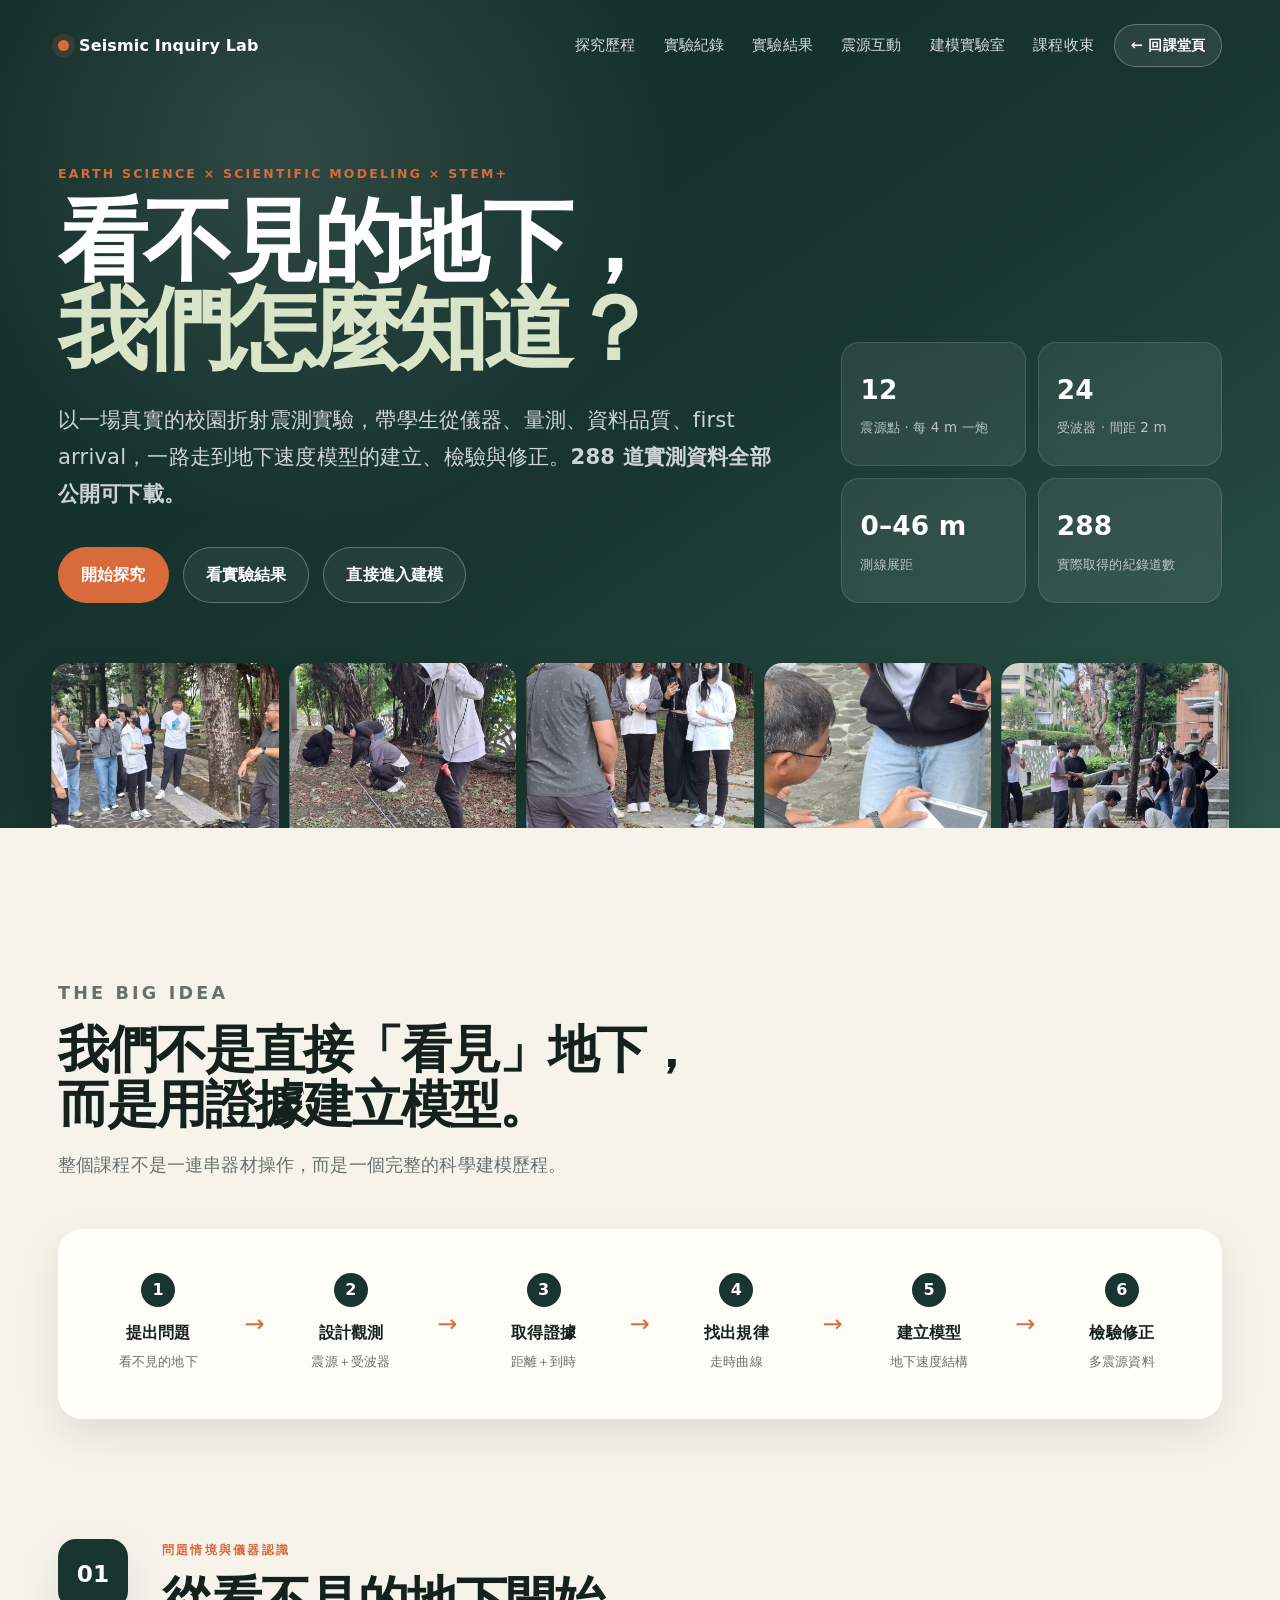
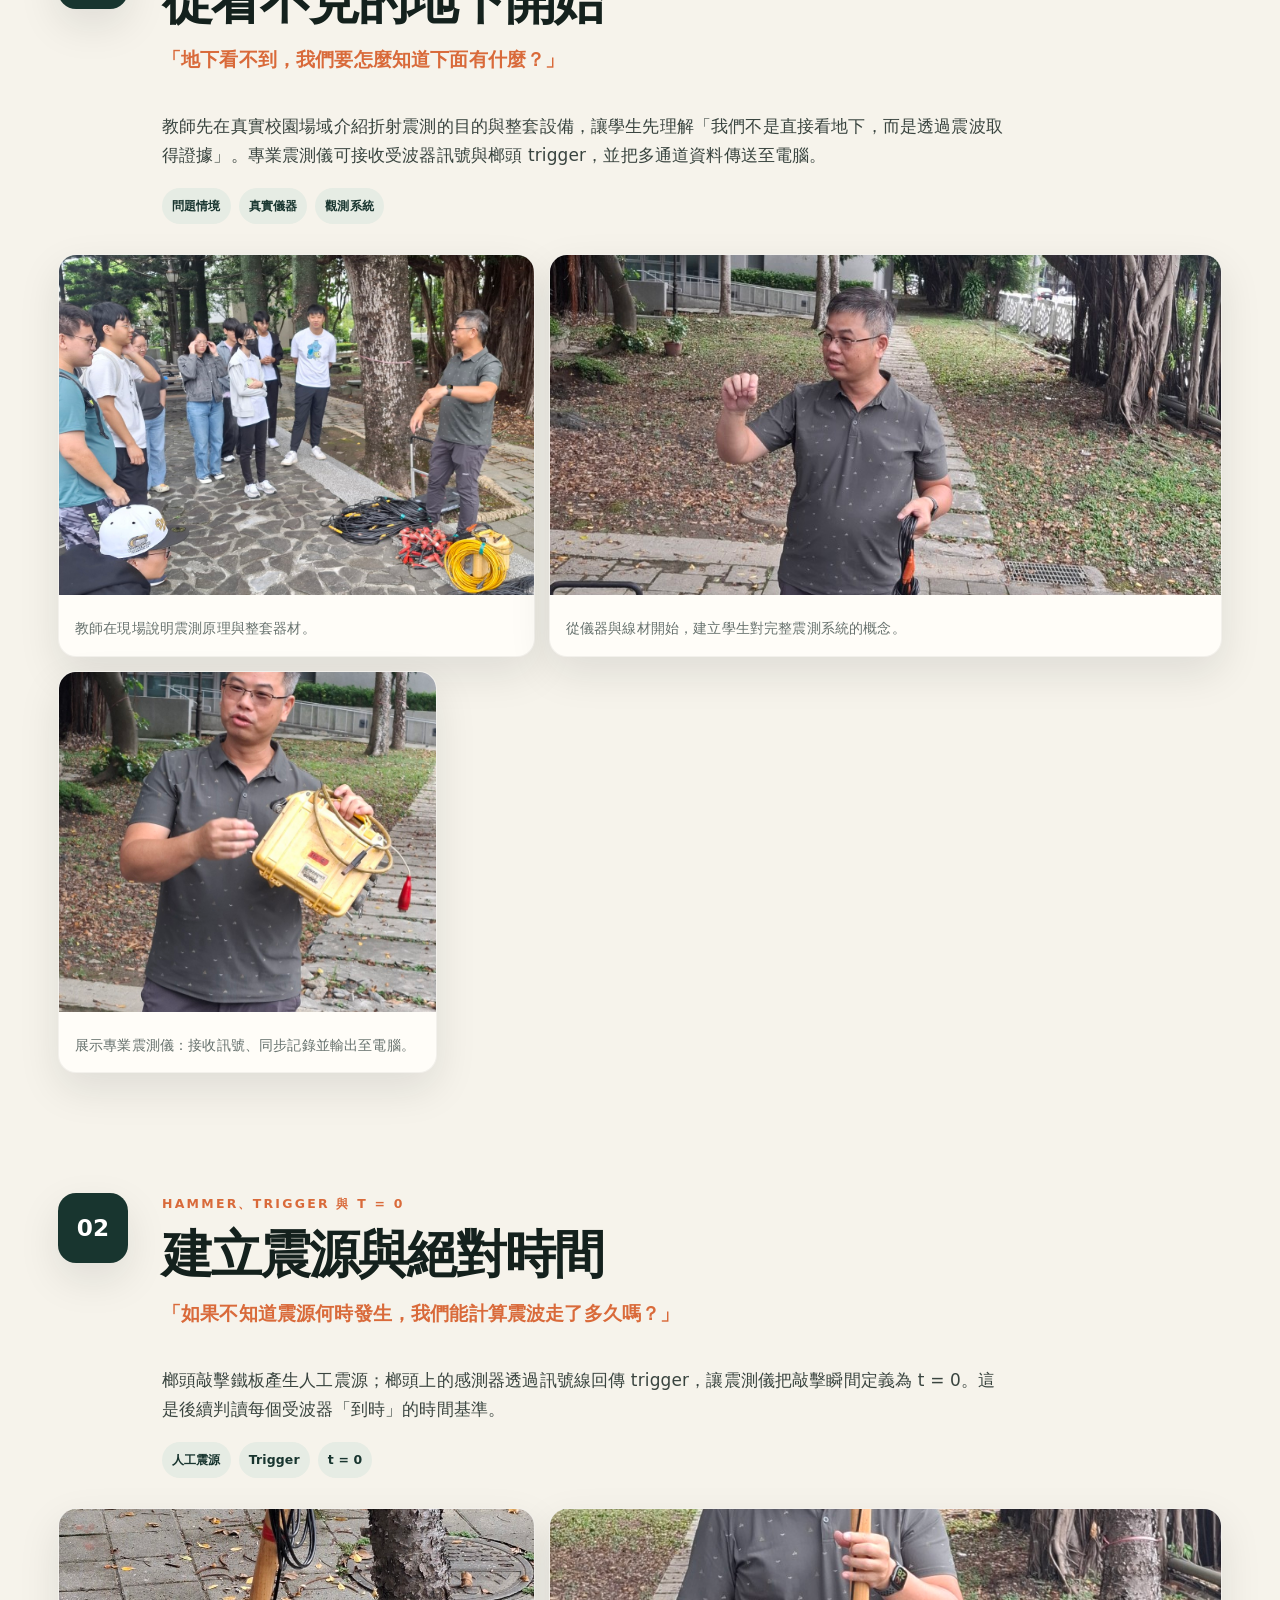
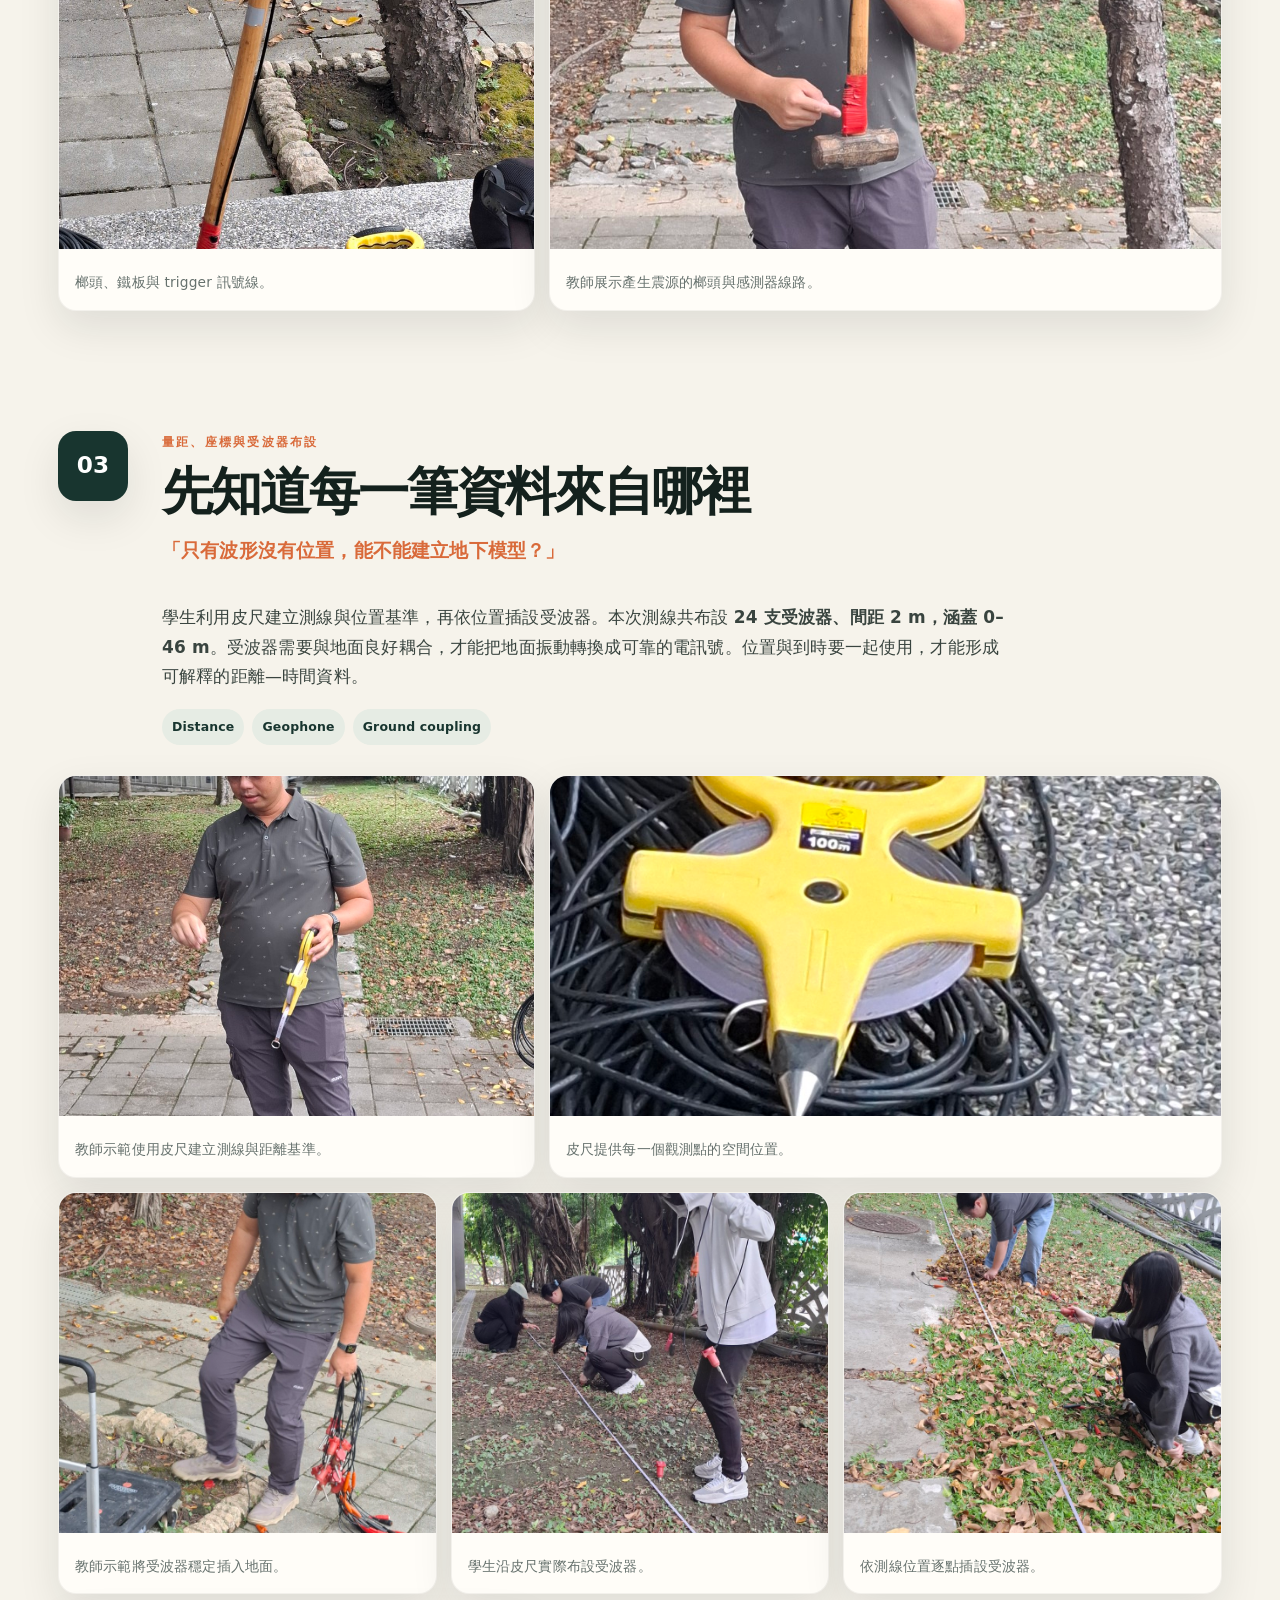
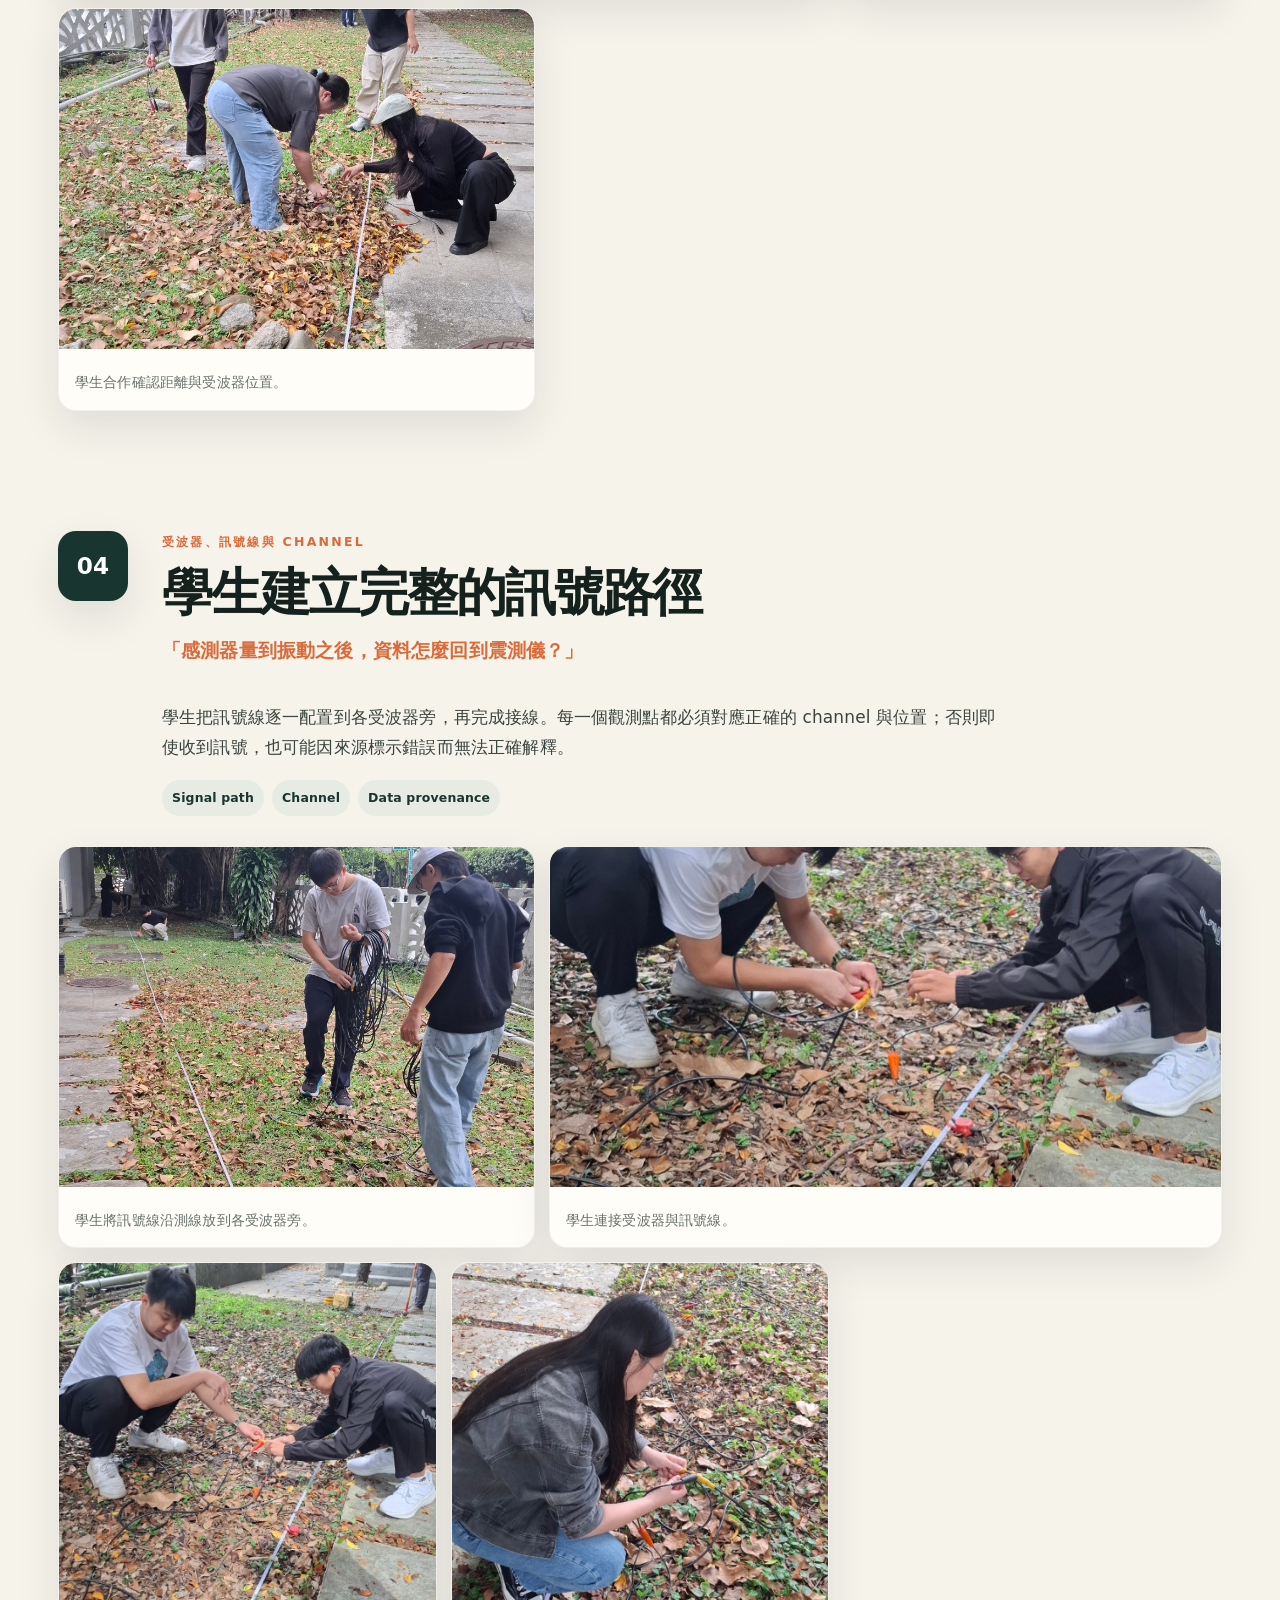
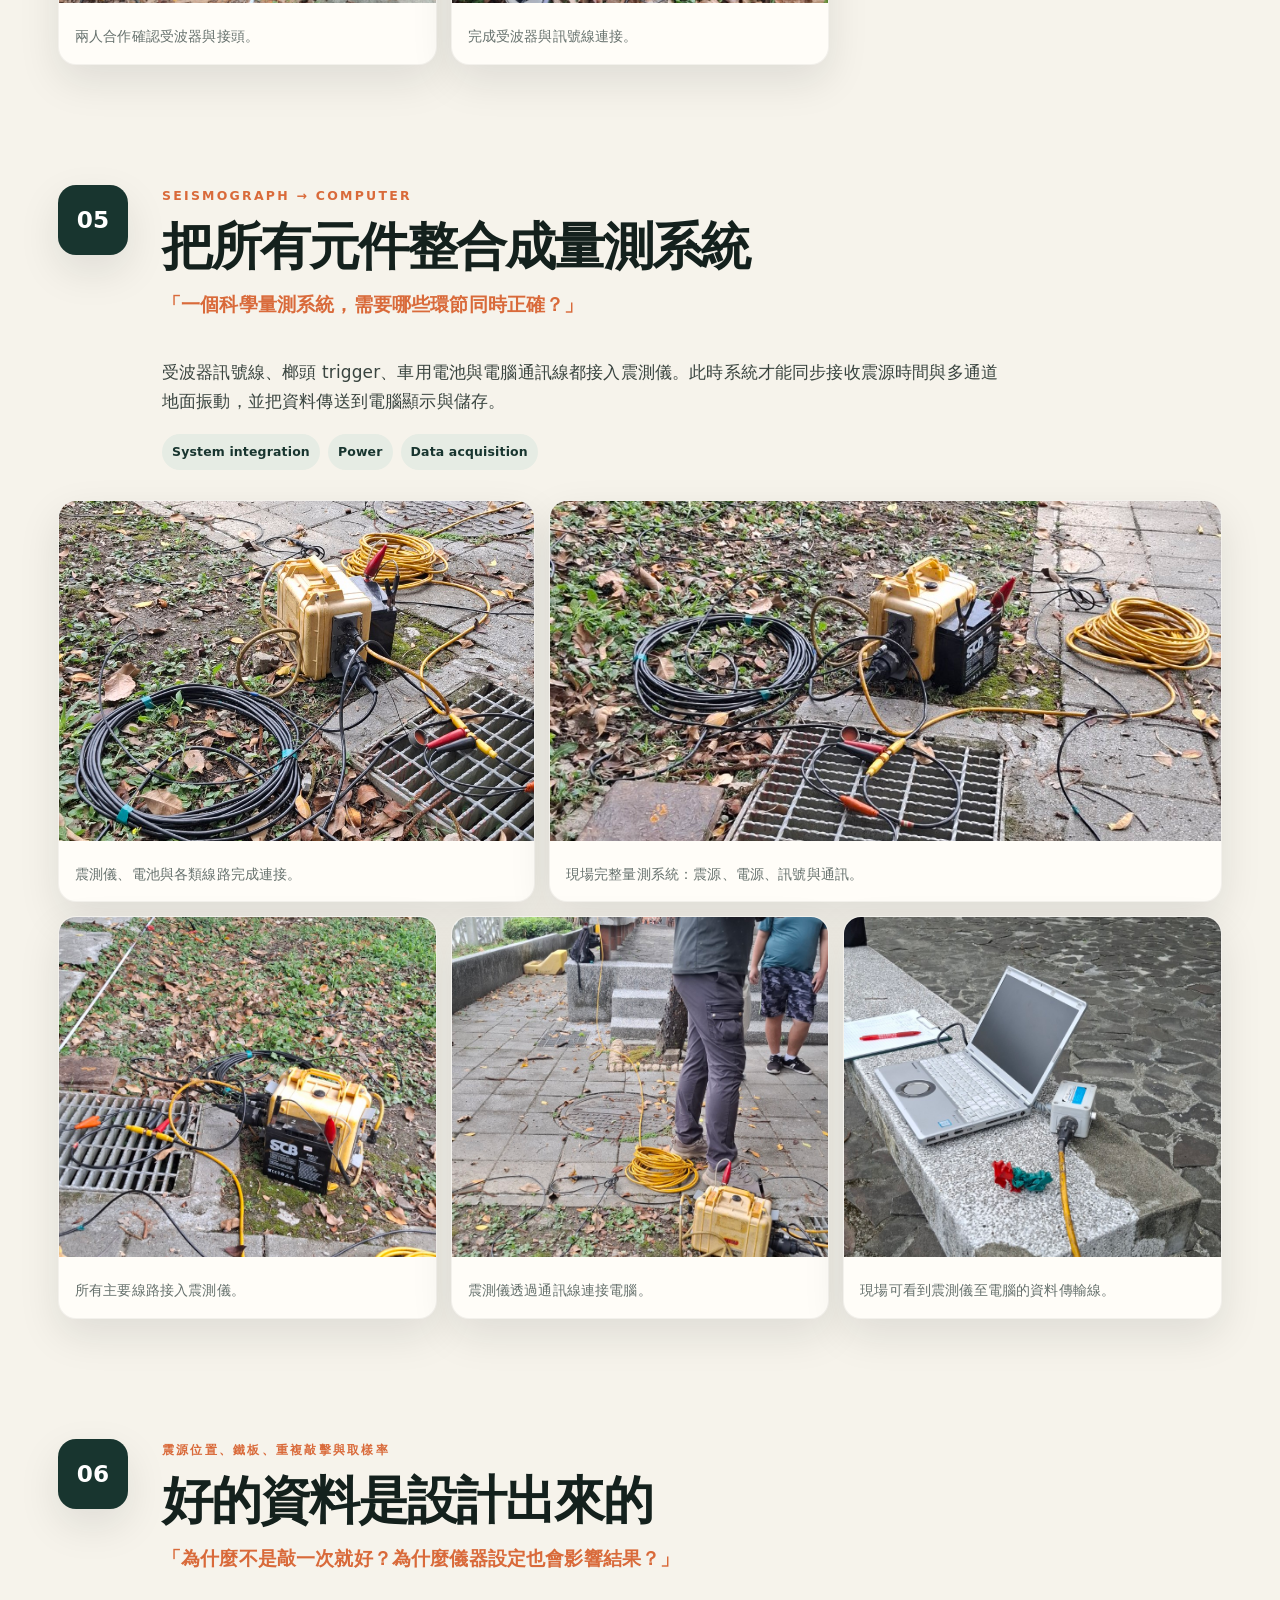
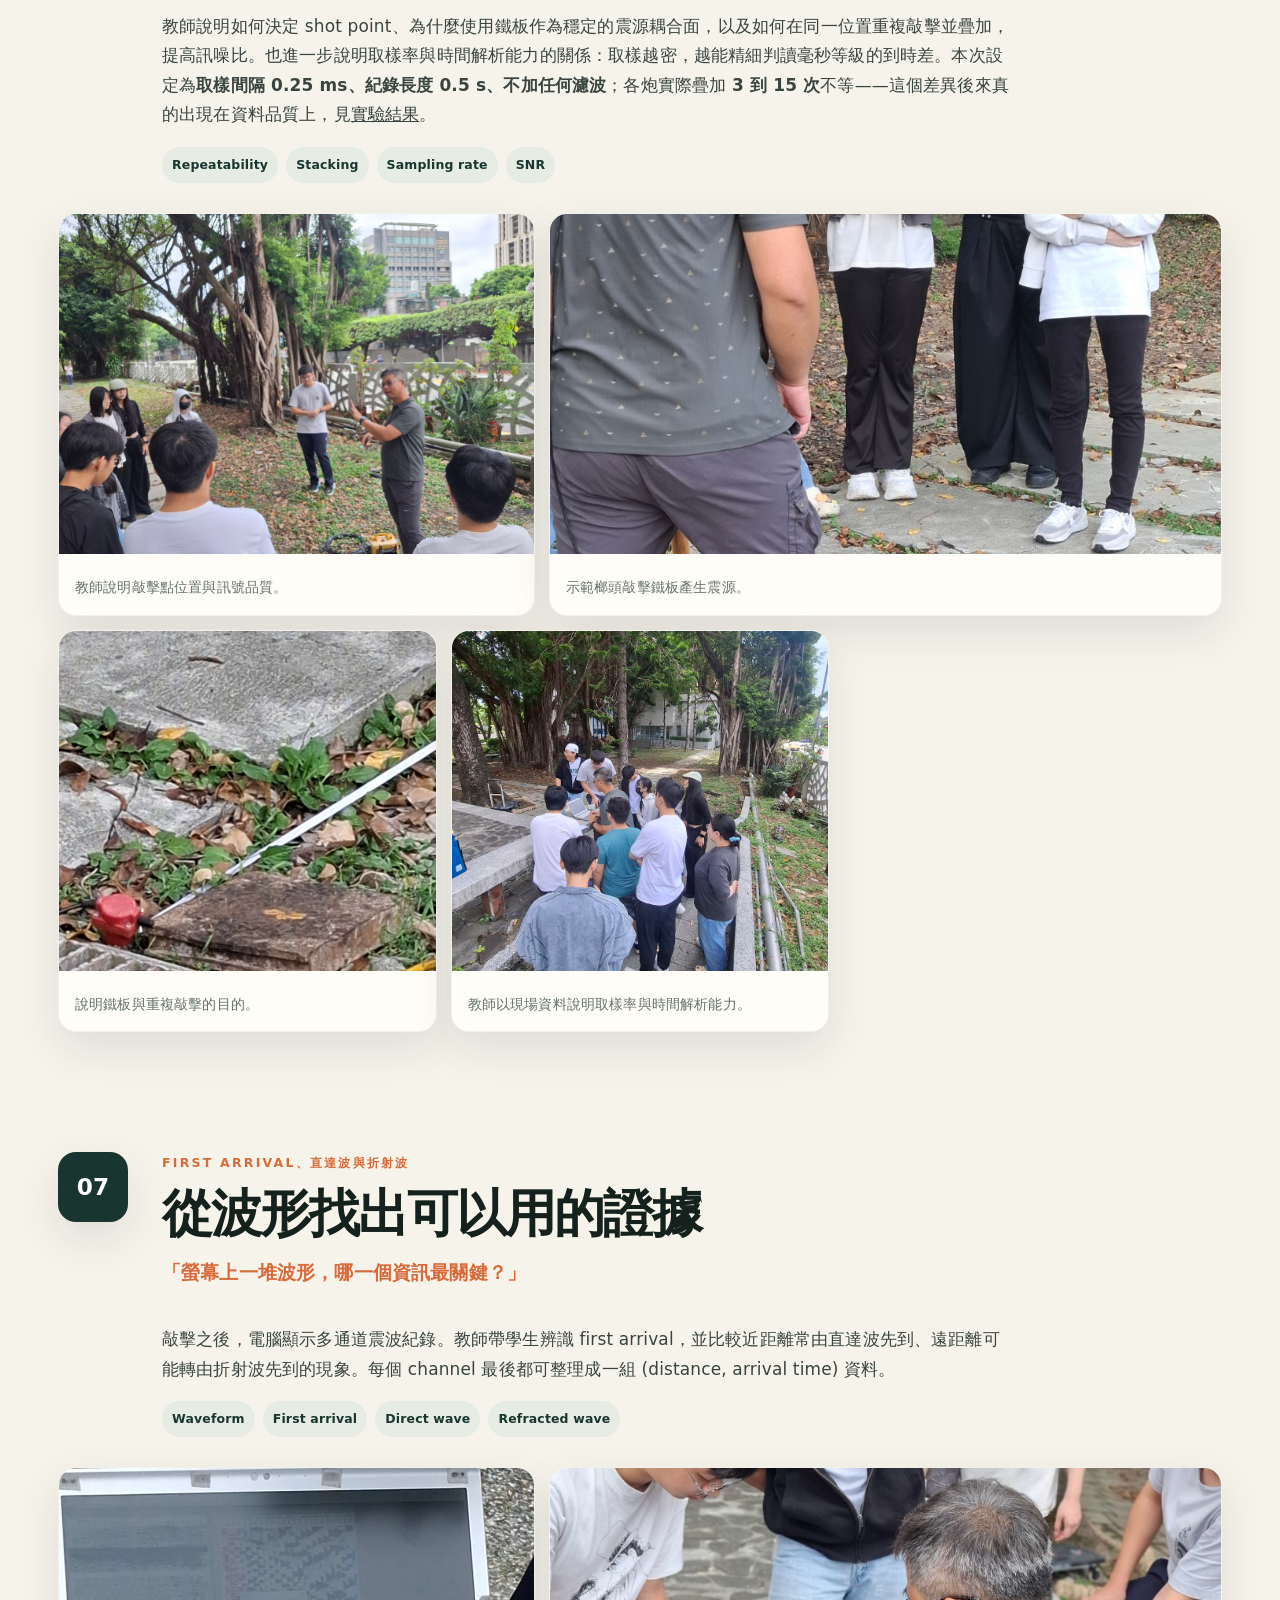
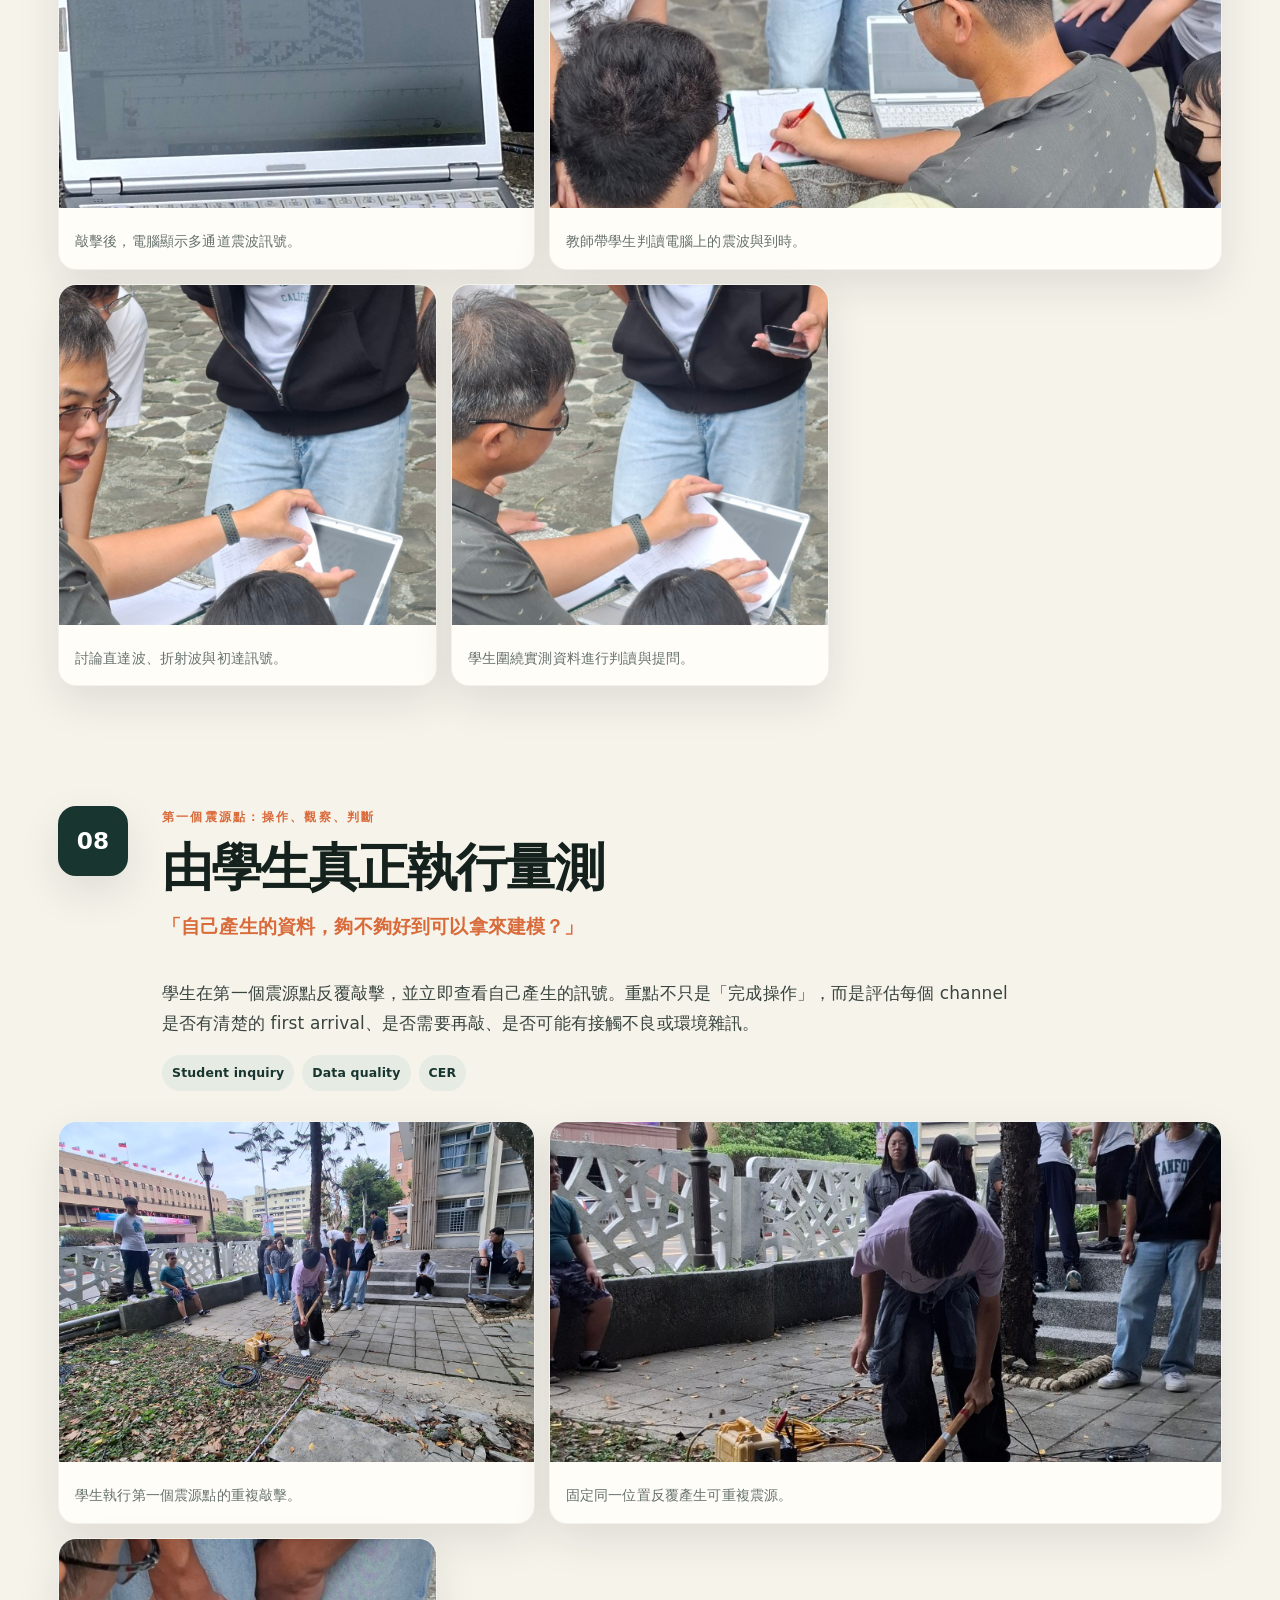
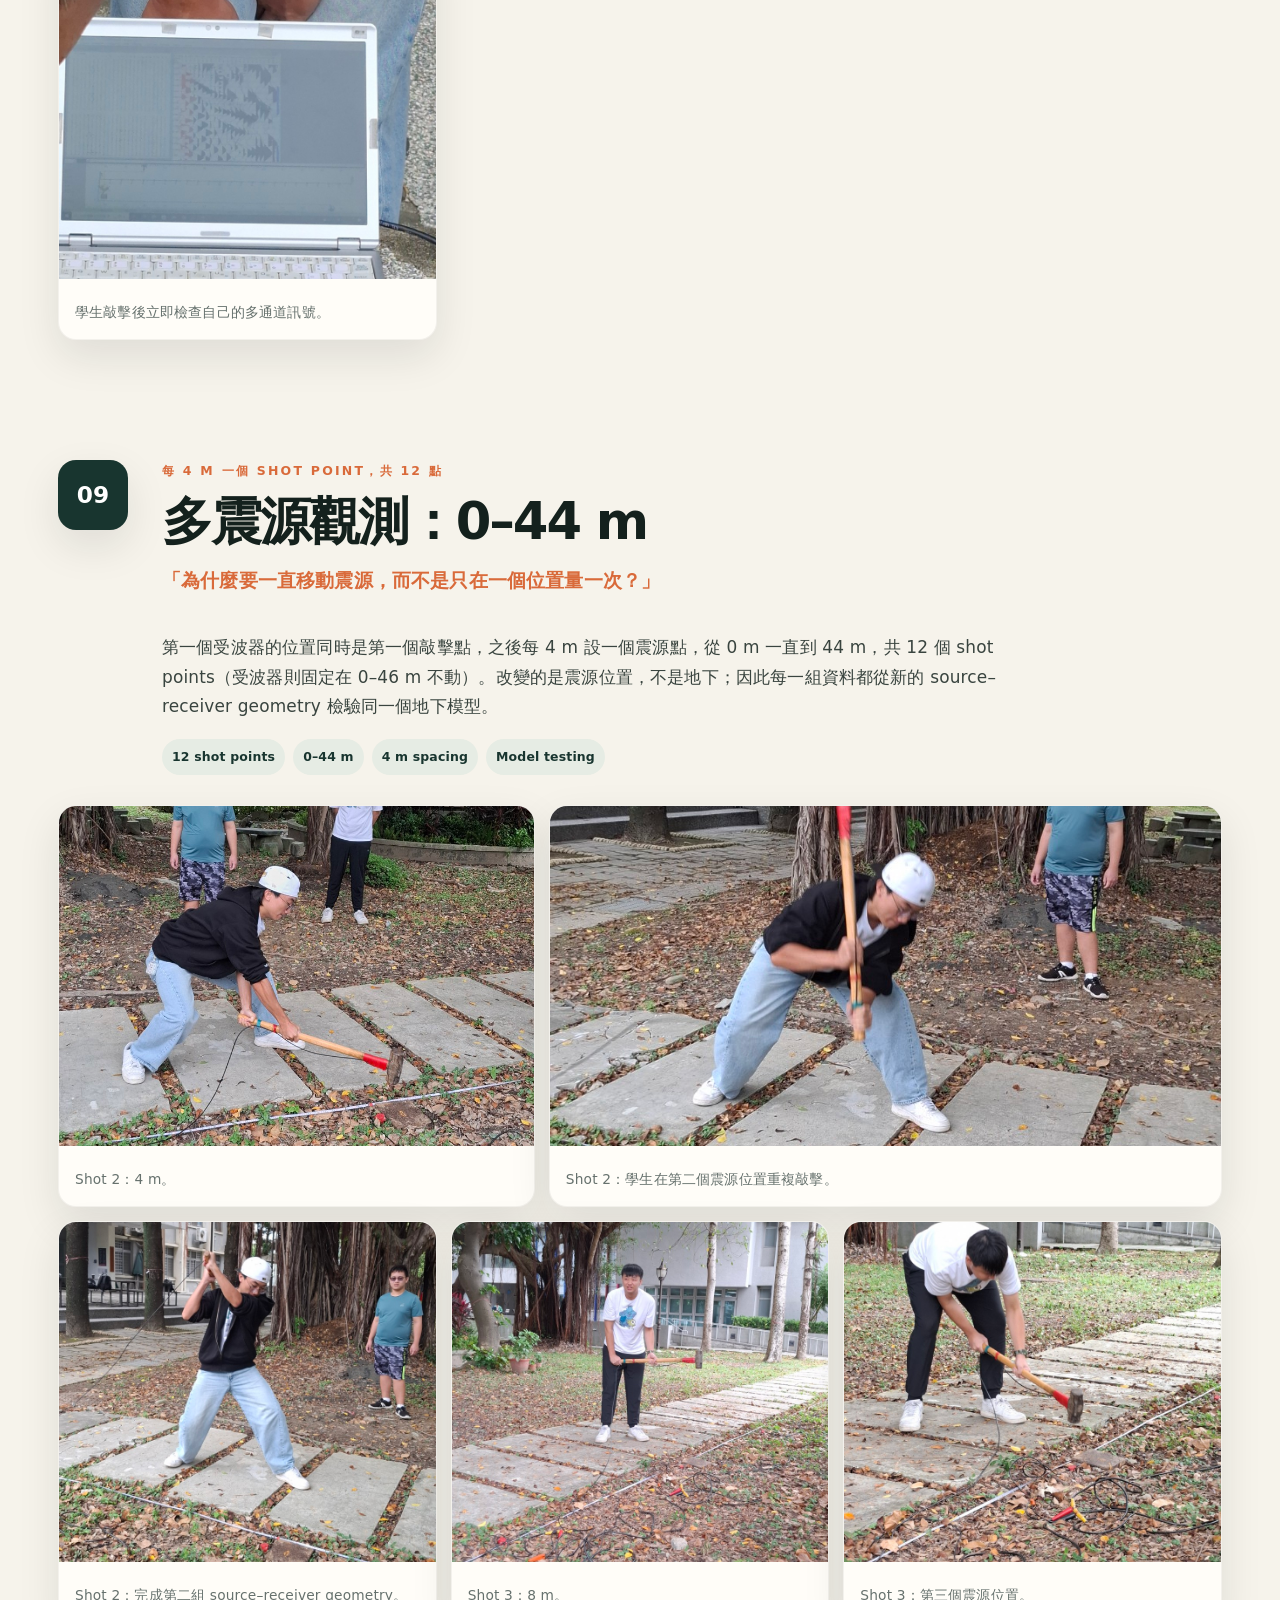
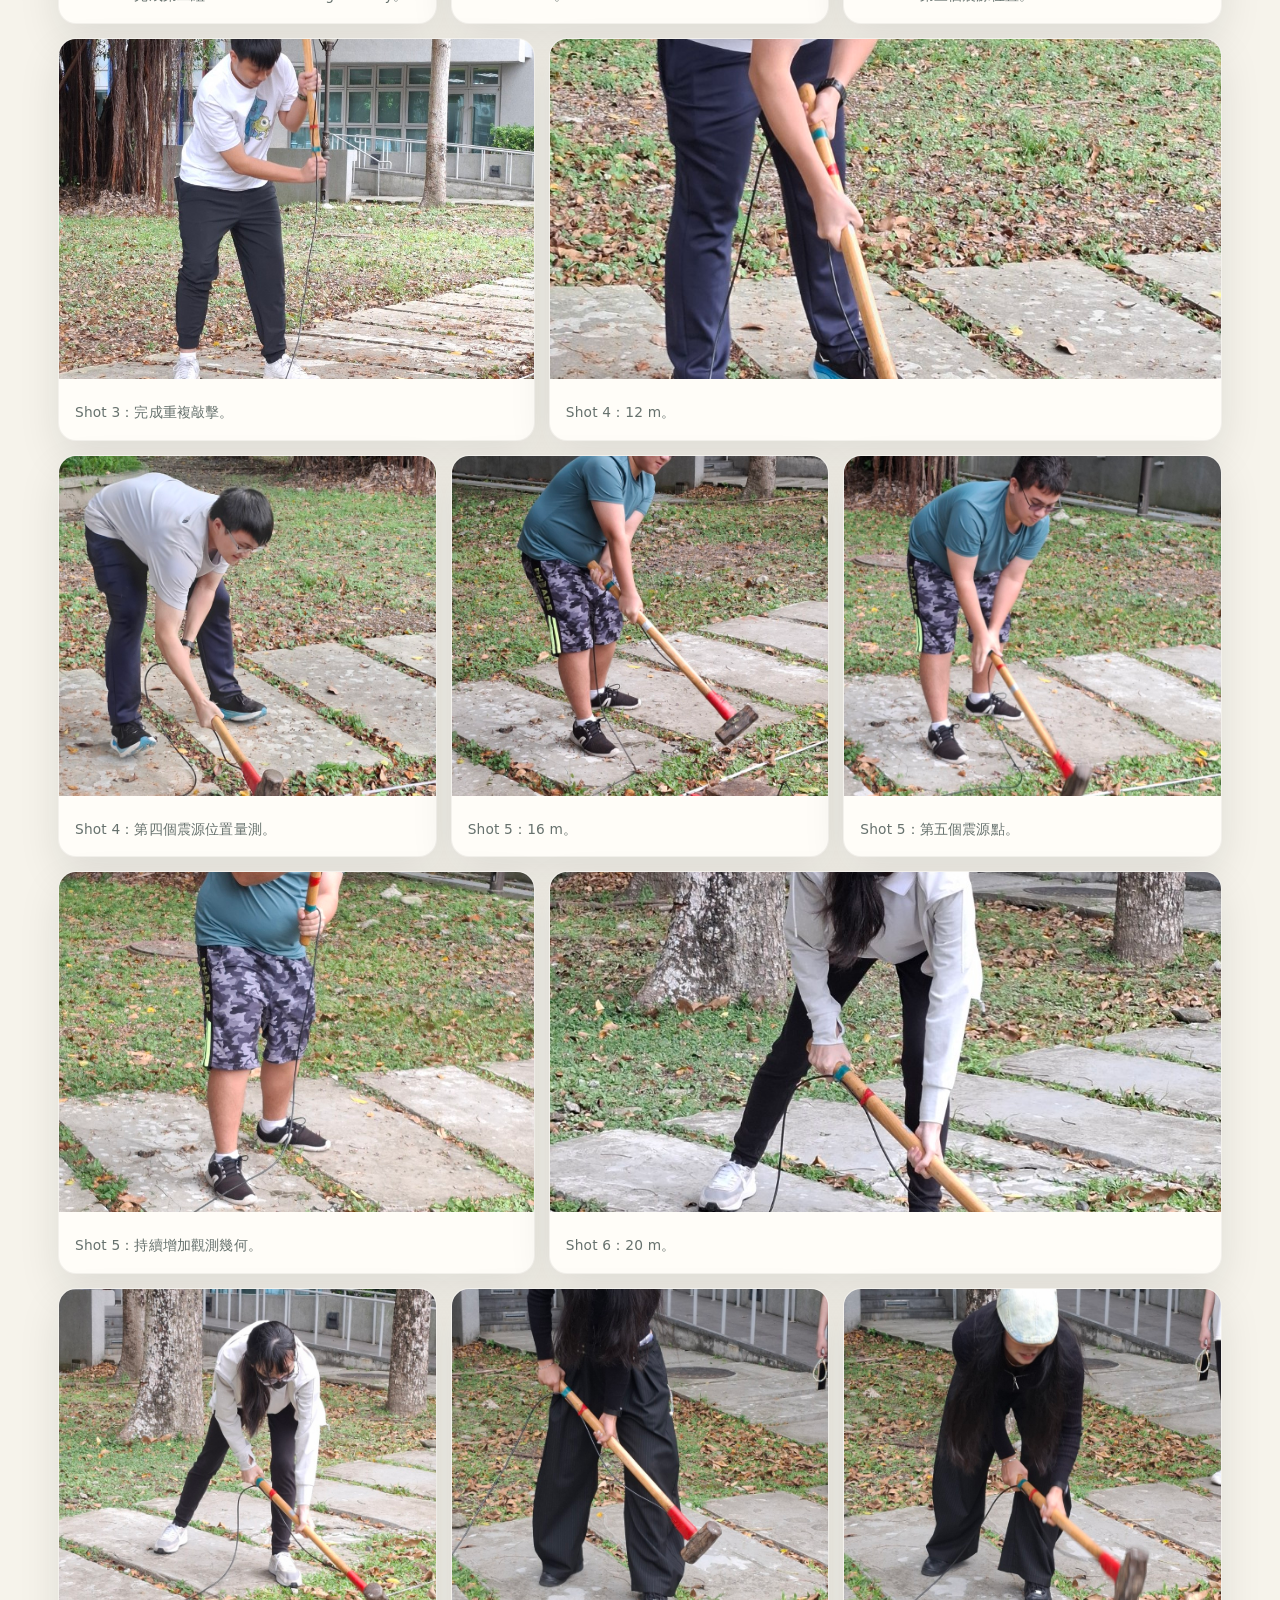
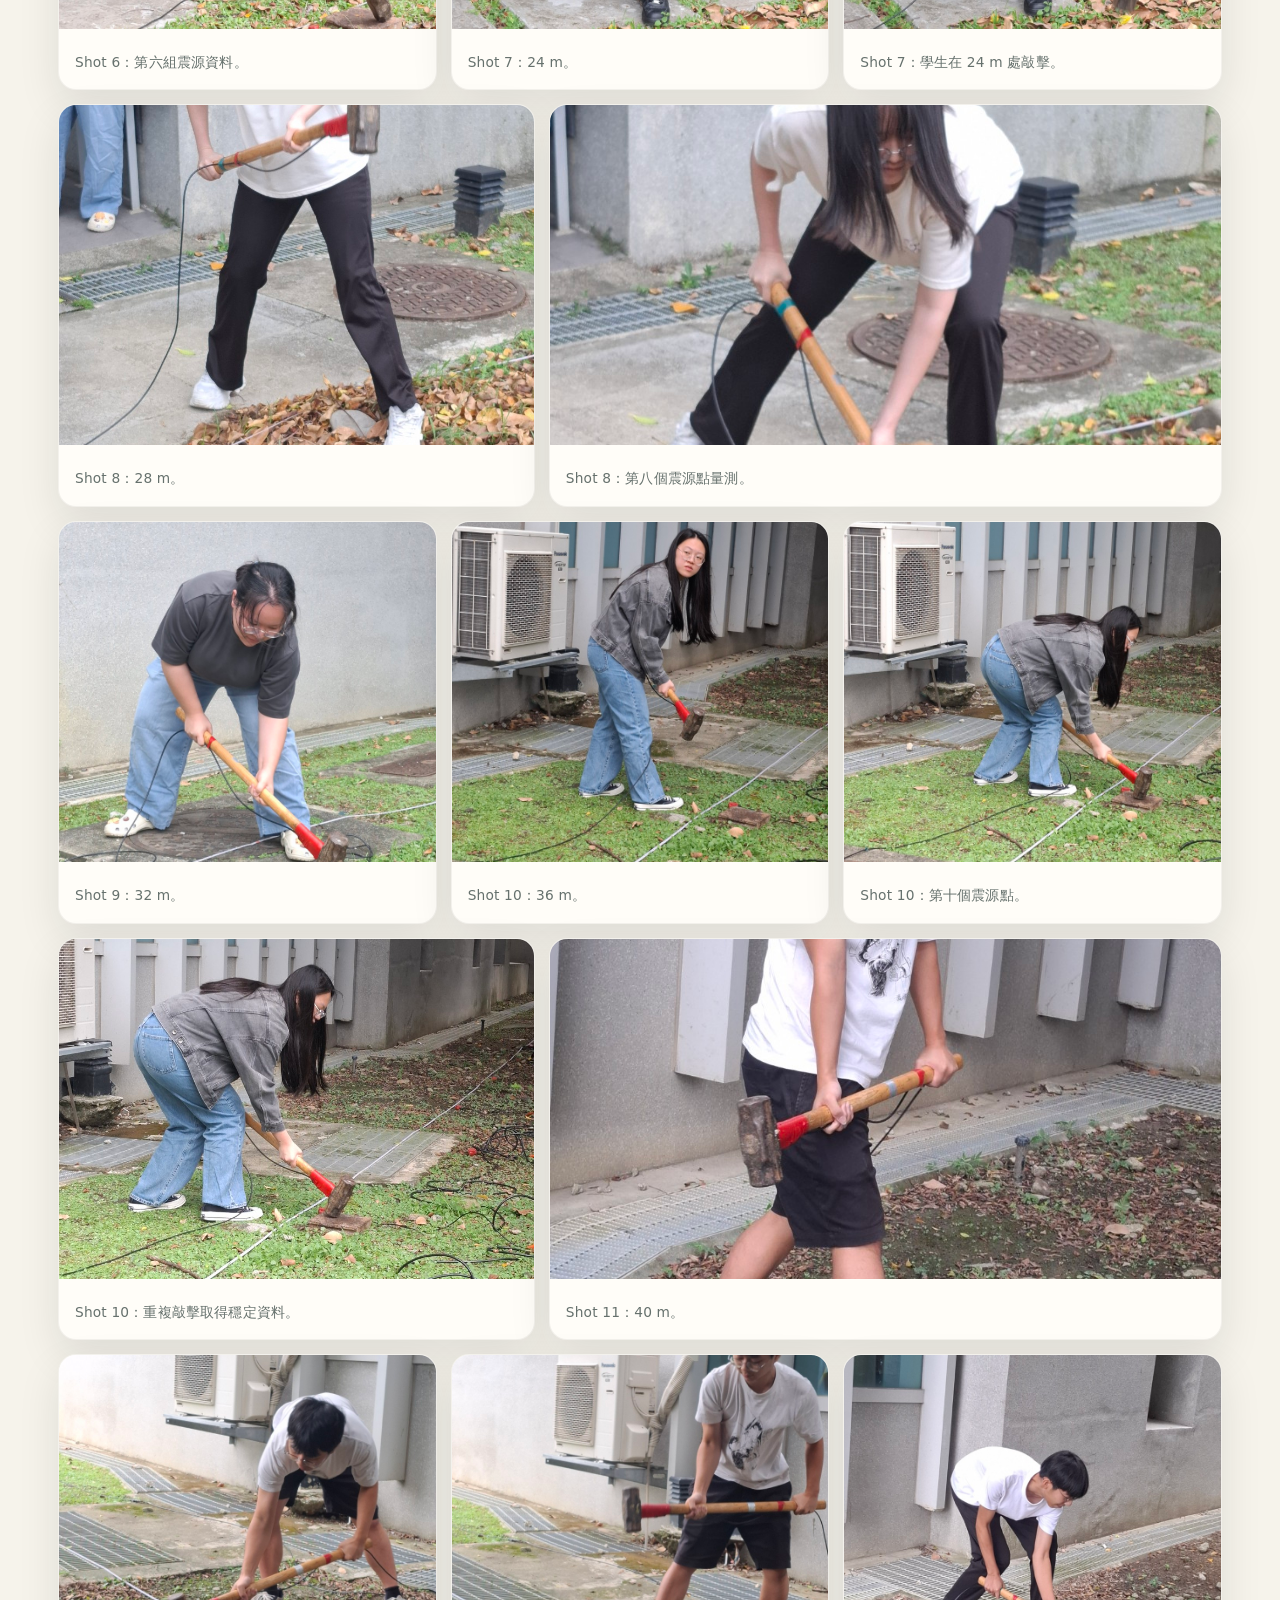
==== commit 5b86015b: "feat: 加入 2026-10-07 折射震測的實驗紀錄、實測結果與原始資料 在 seismic-inquiry 網站新增兩個區塊，並公開當天取得的全部資料。  新增「實驗紀錄」(#record) " ====
--- a/docs/seismic-inquiry/index.html
+++ b/docs/seismic-inquiry/index.html
@@ -16,6 +16,8 @@
       <a class="brand" href="#top"><span class="brand-dot"></span> Seismic Inquiry Lab</a>
       <div class="navlinks">
         <a href="#story">探究歷程</a>
+        <a href="#record">實驗紀錄</a>
+        <a href="#results">實驗結果</a>
         <a href="#shot-lab">震源互動</a>
         <a href="#model-lab">建模實驗室</a>
         <a href="#reflection">課程收束</a>
@@ -27,17 +29,18 @@
       <div class="hero-copy reveal">
         <p class="kicker">EARTH SCIENCE × SCIENTIFIC MODELING × STEM+</p>
         <h1>看不見的地下，<br><span>我們怎麼知道？</span></h1>
-        <p class="hero-lead">以一場真實的校園折射震測實驗，帶學生從儀器、量測、資料品質、first arrival，一路走到地下速度模型的建立、檢驗與修正。</p>
+        <p class="hero-lead">以一場真實的校園折射震測實驗，帶學生從儀器、量測、資料品質、first arrival，一路走到地下速度模型的建立、檢驗與修正。<b>288 道實測資料全部公開可下載。</b></p>
         <div class="hero-actions">
           <a class="btn primary" href="#story">開始探究</a>
+          <a class="btn ghost" href="#results">看實驗結果</a>
           <a class="btn ghost" href="#model-lab">直接進入建模</a>
         </div>
       </div>
       <div class="hero-panel reveal">
-        <div class="metric"><strong>12</strong><span>震源點</span></div>
-        <div class="metric"><strong>0–44 m</strong><span>測線震源範圍</span></div>
-        <div class="metric"><strong>4 m</strong><span>震源點間距</span></div>
-        <div class="metric"><strong>60</strong><span>現場照片完整紀錄</span></div>
+        <div class="metric"><strong>12</strong><span>震源點 · 每 4 m 一炮</span></div>
+        <div class="metric"><strong>24</strong><span>受波器 · 間距 2 m</span></div>
+        <div class="metric"><strong>0–46 m</strong><span>測線展距</span></div>
+        <div class="metric"><strong>288</strong><span>實際取得的紀錄道數</span></div>
       </div>
     </div>
     <div class="hero-photo-strip" aria-hidden="true">
@@ -150,7 +153,7 @@
         </div>
       </div>
       <div class="stage-copy reveal">
-        <p>學生利用皮尺建立測線與位置基準，再依位置插設受波器。受波器需要與地面良好耦合，才能把地面振動轉換成可靠的電訊號。位置與到時要一起使用，才能形成可解釋的距離—時間資料。</p>
+        <p>學生利用皮尺建立測線與位置基準，再依位置插設受波器。本次測線共布設 <b>24 支受波器、間距 2 m，涵蓋 0–46 m</b>。受波器需要與地面良好耦合，才能把地面振動轉換成可靠的電訊號。位置與到時要一起使用，才能形成可解釋的距離—時間資料。</p>
         <div class="tags"><span class="tag">Distance</span><span class="tag">Geophone</span><span class="tag">Ground coupling</span></div>
       </div>
       <div class="photo-grid">
@@ -303,7 +306,7 @@
         </div>
       </div>
       <div class="stage-copy reveal">
-        <p>教師說明如何決定 shot point、為什麼使用鐵板作為穩定的震源耦合面，以及如何在同一位置重複敲擊並疊加，提高訊噪比。也進一步說明取樣率與時間解析能力的關係：取樣越密，越能精細判讀毫秒等級的到時差。</p>
+        <p>教師說明如何決定 shot point、為什麼使用鐵板作為穩定的震源耦合面，以及如何在同一位置重複敲擊並疊加，提高訊噪比。也進一步說明取樣率與時間解析能力的關係：取樣越密，越能精細判讀毫秒等級的到時差。本次設定為<b>取樣間隔 0.25 ms、紀錄長度 0.5 s、不加任何濾波</b>；各炮實際疊加 <b>3 到 15 次</b>不等——這個差異後來真的出現在資料品質上，見<a href="#results">實驗結果</a>。</p>
         <div class="tags"><span class="tag">Repeatability</span><span class="tag">Stacking</span><span class="tag">Sampling rate</span><span class="tag">SNR</span></div>
       </div>
       <div class="photo-grid">
@@ -428,7 +431,7 @@
         </div>
       </div>
       <div class="stage-copy reveal">
-        <p>第一個受波器的位置同時是第一個敲擊點，之後每 4 m 設一個震源點，從 0 m 一直到 44 m，共 12 個 shot points。改變的是震源位置，不是地下；因此每一組資料都從新的 source–receiver geometry 檢驗同一個地下模型。</p>
+        <p>第一個受波器的位置同時是第一個敲擊點，之後每 4 m 設一個震源點，從 0 m 一直到 44 m，共 12 個 shot points（受波器則固定在 0–46 m 不動）。改變的是震源位置，不是地下；因此每一組資料都從新的 source–receiver geometry 檢驗同一個地下模型。</p>
         <div class="tags"><span class="tag">12 shot points</span><span class="tag">0–44 m</span><span class="tag">4 m spacing</span><span class="tag">Model testing</span></div>
       </div>
       <div class="photo-grid">
@@ -651,7 +654,130 @@
           <figcaption>團隊共同完成場地回復與器材清點。</figcaption>
         </figure></div>
     </section>
-    
+
+    <section class="record-section" id="record">
+      <div class="section-title reveal">
+        <p class="eyebrow">FIELD RECORD · 2026-10-07</p>
+        <h2>那一天，我們到底量了什麼？</h2>
+        <p>以下每一個數字都來自當天的野外紀錄紙與儀器檔頭。它們不是設定值而已&mdash;&mdash;後面所有分析能走多遠，都被這張表決定。</p>
+      </div>
+
+      <div class="record-grid reveal">
+        <div class="spec-card">
+          <h3>觀測參數</h3>
+          <table class="spec-table">
+          <tr><th>施測日期</th><td>民國 115 年 10 月 7 日（2026-10-07）・日間・晴</td></tr>
+          <tr><th>測區 / 測線</th><td>北市大圖書館後方・<code>202610_UTELS</code></td></tr>
+          <tr><th>測線方向</th><td>由北向南</td></tr>
+          <tr><th>記錄儀器</th><td>Geometrics DAS-1 NZ・24 通道</td></tr>
+          <tr><th>震源</th><td>鐵鎚敲擊鐵板，同點重複敲擊疊加</td></tr>
+          <tr><th>受波器間距</th><td><b>2 m</b>（24 支，展距 0 &ndash; 46 m）</td></tr>
+          <tr><th>震源間距</th><td><b>4 m</b>（12 炮，0 &ndash; 44 m）</td></tr>
+          <tr><th>時間取樣</th><td><b>0.25 ms</b>（2000 樣本／道）</td></tr>
+          <tr><th>紀錄長度</th><td><b>0.5 s</b></td></tr>
+          <tr><th>濾波設定</th><td>Low Cut／High Cut／Notch 全部關閉（未濾波）</td></tr>
+          <tr><th>記錄員 / 人數</th><td>小郭 / 20 人</td></tr>
+          </table>
+        </div>
+
+        <div class="spec-card note-card">
+          <h3>讀這份資料前要先知道的事</h3>
+          <ul class="note-list">
+            <li><b>震源範圍是 0&ndash;44 m，測線不是。</b>受波器 24 支、每 2 m 一支，實際涵蓋 <b>0&ndash;46 m</b>。最後一炮（44 m）仍落在測線內。</li>
+            <li><b>每炮疊加次數不一樣。</b>從 3 次到 15 次都有，這會直接反映在訊噪比上。</li>
+            <li><b>原始 SEG-2 檔頭裡的幾何是儀器預設值，不是現場幾何。</b>真實幾何請用 <code>.geom</code> 或 SEG-Y 檔頭。</li>
+            <li>紀錄紙的抬頭印的是「反射震測野外探勘紀錄表」，那是通用表格；本次是<b>折射</b>震測。</li>
+          </ul>
+        </div>
+      </div>
+
+      <h3 class="block-head reveal">12 炮施作紀錄</h3>
+      <div class="table-wrap reveal">
+        <table class="shot-table">
+          <thead><tr><th>震源點</th><th>檔案 FFID</th><th>炮點位置</th><th>支距範圍</th><th>疊加次數</th><th>記錄時間</th></tr></thead>
+          <tbody>
+          <tr><td>Shot 1</td><td>101</td><td>0 m</td><td>0 ~ +46 m</td><td>15</td><td>11:13:29</td></tr>
+          <tr><td>Shot 2</td><td>102</td><td>4 m</td><td>−4 ~ +42 m</td><td>14</td><td>11:17:28</td></tr>
+          <tr><td>Shot 3</td><td>103</td><td>8 m</td><td>−8 ~ +38 m</td><td>14</td><td>11:19:54</td></tr>
+          <tr><td>Shot 4</td><td>104</td><td>12 m</td><td>−12 ~ +34 m</td><td>15</td><td>11:21:48</td></tr>
+          <tr><td>Shot 5</td><td>105</td><td>16 m</td><td>−16 ~ +30 m</td><td>13</td><td>11:23:54</td></tr>
+          <tr><td>Shot 6</td><td>106</td><td>20 m</td><td>−20 ~ +26 m</td><td>9</td><td>11:25:33</td></tr>
+          <tr><td>Shot 7</td><td>107</td><td>24 m</td><td>−24 ~ +22 m</td><td>11</td><td>11:29:12</td></tr>
+          <tr class="warn"><td>Shot 8</td><td>108</td><td>28 m</td><td>−28 ~ +18 m</td><td>3</td><td>11:30:15</td></tr>
+          <tr><td>Shot 9</td><td>109</td><td>32 m</td><td>−32 ~ +14 m</td><td>11</td><td>11:32:53</td></tr>
+          <tr><td>Shot 10</td><td>110</td><td>36 m</td><td>−36 ~ +10 m</td><td>13</td><td>11:34:39</td></tr>
+          <tr><td>Shot 11</td><td>111</td><td>40 m</td><td>−40 ~ +6 m</td><td>9</td><td>11:36:16</td></tr>
+          <tr><td>Shot 12</td><td>112</td><td>44 m</td><td>−44 ~ +2 m</td><td>14</td><td>11:38:01</td></tr>
+          </tbody>
+        </table>
+      </div>
+      <p class="table-note reveal">疊加次數取自 SEG-2 檔頭的 <code>STACK</code> 欄位。<b>Shot 8（28 m）只疊加 3 次</b>，是全線最少的一炮&mdash;&mdash;它正好是「為什麼不是敲一次就好」最好的現場反例。</p>
+    </section>
+
+    <section class="results-section" id="results">
+      <div class="section-title reveal">
+        <p class="eyebrow">WHAT THE DATA ACTUALLY SAYS</p>
+        <h2>資料回來了。<br>它告訴我們什麼，又不告訴我們什麼？</h2>
+        <p>以下是直接從 <code>202610_UTELS.sgy</code>（288 道）計算出來的結果。訊噪比由 40&ndash;400&nbsp;Hz 帶通後的早期波場與 0.40&ndash;0.50&nbsp;s 末端視窗比較得到；初達波為自動挑選（AIC）。</p>
+      </div>
+
+      <div class="kpi-row reveal">
+        <div class="kpi"><strong>288</strong><span>總紀錄道數<small>12 炮 × 24 道，無死道</small></span></div>
+        <div class="kpi"><strong>205</strong><span>可用道數<small>SNR ≥ 25 dB（71%）</small></span></div>
+        <div class="kpi"><strong>~30 m</strong><span>有效支距上限<small>超過後中位 SNR &lt; 12 dB</small></span></div>
+        <div class="kpi"><strong>1.3 ms</strong><span>互換時間中位差<small>35 組互換配對</small></span></div>
+      </div>
+
+      <div class="chart-card reveal">
+        <h3>結果一：訊號在 30 m 之後就輸給雜訊了</h3>
+        <p>每一個點是一道紀錄。鐵鎚的能量有限，近支距訊噪比超過 50&nbsp;dB，但隨支距快速衰減；超過約 30&nbsp;m 之後，初達波已經埋在環境雜訊裡。</p>
+        <svg id="snrChart" viewBox="0 0 760 380" role="img" aria-label="訊噪比隨支距變化圖"></svg>
+        <p class="chart-note">灰色虛線為 12&nbsp;dB 可用門檻。這就是為什麼本次資料的反演只能倚靠測線中段，而不是全部 46&nbsp;m。</p>
+      </div>
+
+      <div class="chart-card reveal">
+        <h3>結果二：初達波的視速度確實隨支距變快</h3>
+        <p>把所有 SNR ≥ 30&nbsp;dB 的自動挑選結果疊在同一張 t&ndash;x 圖上。單一直線擬合得到視速度約 <b>546 m/s</b>，但殘差 rms 高達 <b>9.6 ms</b>&mdash;&mdash;單一速度解釋不了這組資料。</p>
+        <svg id="txChart" viewBox="0 0 760 420" role="img" aria-label="初達波走時與支距關係圖"></svg>
+        <div class="table-wrap">
+          <table class="spec-table tx-table">
+            <thead><tr><th>支距</th><th>道數</th><th>中位到時</th><th>視速度</th></tr></thead>
+            <tbody>
+          <tr><td>2 m</td><td>23</td><td>6.2 ms</td><td><b>320 m/s</b></td></tr>
+          <tr><td>4 m</td><td>22</td><td>13.4 ms</td><td><b>299 m/s</b></td></tr>
+          <tr><td>6 m</td><td>21</td><td>16.2 ms</td><td><b>369 m/s</b></td></tr>
+          <tr><td>8 m</td><td>20</td><td>15.0 ms</td><td><b>533 m/s</b></td></tr>
+          <tr><td>10 m</td><td>19</td><td>19.0 ms</td><td><b>526 m/s</b></td></tr>
+          <tr><td>12 m</td><td>16</td><td>19.9 ms</td><td><b>604 m/s</b></td></tr>
+          <tr><td>14 m</td><td>16</td><td>24.5 ms</td><td><b>571 m/s</b></td></tr>
+          <tr><td>16 m</td><td>11</td><td>25.2 ms</td><td><b>634 m/s</b></td></tr>
+            </tbody>
+          </table>
+        </div>
+        <p class="chart-note">視速度從近支距的約 300&nbsp;m/s 一路上升到 16&nbsp;m 處的約 630&nbsp;m/s。<b>這正是 Evidence。</b>如果地下只有一層均勻介質，這個數字應該保持不變。<br>圖中 18&nbsp;m 與 20&nbsp;m 的空心點只有 5&ndash;6 道、且 SNR 已接近門檻，離散很大，不應拿來定斜率。</p>
+      </div>
+
+      <div class="caveat reveal">
+        <p class="eyebrow">重要</p>
+        <h3>但這還不是答案。</h3>
+        <p>上面的初達波是<b>電腦自動挑的</b>，不是人判讀的。殘差 rms 9.6&nbsp;ms、互換時間最大差到 10&nbsp;ms 以上，代表有一部分挑選並不可靠。資料裡能量最強的其實是<b>表面波（ground roll）</b>，視速度只有約 127&nbsp;m/s；自動程式很容易挑到它而不是初達波。</p>
+        <p>所以本頁<b>不提供</b> V₁、V₂ 與界面深度的「標準答案」。要得到可以辯護的速度模型，必須：逐道人工判讀 first arrival → 用互換時間互相檢核 → 找出斜率轉折 → 再以截距時間法求解。<b>那是你的工作，不是程式的工作。</b></p>
+      </div>
+
+      <div class="data-block reveal">
+        <h3>原始資料下載</h3>
+        <p>所有檔案都放在本網站的 <code>data/</code> 目錄，可以直接拿去做作業。</p>
+        <ul class="data-list">
+          <li><a href="data/202610_UTELS.sgy">202610_UTELS.sgy</a><span>SEG-Y，288 道，<b>幾何已套入</b>，建議從這個檔開始</span></li>
+          <li><a href="https://github.com/oceanicdayi/2026_Utaipei_Geophysics_0909/tree/main/docs/seismic-inquiry/data/seg2">seg2/101.dat &ndash; 112.dat</a><span>儀器直出的 SEG-2 原始檔（檔頭幾何為預設值，須以 .geom 覆蓋）</span></li>
+          <li><a href="data/202610_UTELS.geom">202610_UTELS.geom</a><span>幾何定義檔：24 道、2.0 m 間距、12 個炮點</span></li>
+          <li><a href="data/202610_UTELS.pdf">202610_UTELS.pdf</a><span>12 頁 shot gather（0&ndash;0.1 s），可列印做人工挑選</span></li>
+          <li><a href="data/auto_first_breaks.csv">auto_first_breaks.csv</a><span>本頁的自動挑選結果與每道 SNR，拿來跟你自己挑的比對</span></li>
+          <li><a href="data/202610_UTELS_野外紀錄紙.pdf">野外紀錄紙.pdf</a><span>當天現場填寫的原始紀錄表</span></li>
+          <li><a href="data/202610_UTELS_當日活動紀錄.md">當日活動紀錄.md</a><span>探究歷程與實測參數的完整對照</span></li>
+        </ul>
+      </div>
+    </section>
 
     <section class="interactive-section" id="shot-lab">
       <div class="section-title reveal">
@@ -678,7 +804,7 @@
       <div class="section-title reveal">
         <p class="eyebrow">INTERACTIVE 02</p>
         <h2>為什麼會出現兩種斜率？</h2>
-        <p>先假設地下是兩層水平介質。調整速度與深度，觀察直達波與折射波的理論走時。這是<strong>教學示意模型</strong>，不是本次實測反演結果。</p>
+        <p>先假設地下是兩層水平介質。調整速度與深度，觀察直達波與折射波的理論走時。這是<strong>教學示意模型</strong>，<strong>不是</strong>本次實測反演結果——下方滑桿的預設值（300／900 m/s、2.5 m）只是示範用的數字，<b>不可以當成本測線的答案引用</b>。本次實測真正量到了什麼，請看<a href="#results">實驗結果</a>。</p>
       </div>
 
       <div class="model-lab-grid reveal">
@@ -795,6 +921,7 @@
   <script>
     const shotPoints = [{"n": 1, "x": 0}, {"n": 2, "x": 4}, {"n": 3, "x": 8}, {"n": 4, "x": 12}, {"n": 5, "x": 16}, {"n": 6, "x": 20}, {"n": 7, "x": 24}, {"n": 8, "x": 28}, {"n": 9, "x": 32}, {"n": 10, "x": 36}, {"n": 11, "x": 40}, {"n": 12, "x": 44}];
   </script>
+  <script src="results-data.js"></script>
   <script src="script.js"></script>
 </body>
 </html>
--- a/docs/seismic-inquiry/style.css
+++ b/docs/seismic-inquiry/style.css
@@ -198,3 +198,63 @@
 }
 .back-link:hover,.back-link:focus-visible{background:rgba(255,255,255,.2)}
 .footer-back{color:inherit;font-weight:700}
+
+/* ── 實驗紀錄 / 實驗結果 ── */
+.record-section,.results-section{
+  max-width:1280px;margin:0 auto;padding:120px 48px 0
+}
+.record-grid{display:grid;grid-template-columns:1.05fr .95fr;gap:22px;align-items:start}
+.spec-card{background:var(--card);border-radius:20px;padding:30px 32px;box-shadow:var(--shadow);border:1px solid rgba(20,33,29,.05)}
+.spec-card h3{margin:0 0 18px;font-size:1.32rem}
+.spec-table{width:100%;border-collapse:collapse;font-size:.95rem}
+.spec-table th,.spec-table td{text-align:left;padding:10px 6px;border-bottom:1px solid #ecebe3;vertical-align:top}
+.spec-table th{color:var(--muted);font-weight:700;white-space:nowrap;width:38%}
+.spec-table code{background:#eef0ea;padding:1px 6px;border-radius:6px;font-size:.88em}
+.note-card{background:#eef1e9;border:1px solid #dde2d6;box-shadow:none}
+.note-list{margin:0;padding-left:20px;color:#39443f;line-height:1.75}
+.note-list li{margin-bottom:12px}
+.note-list li:last-child{margin-bottom:0}
+.block-head{font-size:1.7rem;margin:52px 0 18px}
+.table-wrap{overflow-x:auto;background:var(--card);border-radius:20px;box-shadow:var(--shadow);border:1px solid rgba(20,33,29,.05)}
+.shot-table{width:100%;border-collapse:collapse;font-size:.95rem;min-width:620px}
+.shot-table th,.shot-table td{padding:13px 18px;text-align:left;border-bottom:1px solid #eeede6;white-space:nowrap}
+.shot-table thead th{background:#eef1e9;color:var(--forest);font-weight:800;font-size:.85rem;letter-spacing:.04em}
+.shot-table tbody tr:last-child td{border-bottom:0}
+.shot-table tr.warn td{background:#fdf2ea}
+.shot-table tr.warn td:nth-child(5){color:var(--orange);font-weight:900}
+.table-note{margin-top:16px;color:var(--muted);font-size:.93rem;max-width:900px}
+.kpi-row{display:grid;grid-template-columns:repeat(4,1fr);gap:14px;margin-bottom:42px}
+.kpi{background:var(--forest);color:#fff;border-radius:20px;padding:26px 24px}
+.kpi strong{display:block;font-size:2.3rem;line-height:1;letter-spacing:-.03em;color:#d9e5c8}
+.kpi span{display:block;margin-top:10px;font-weight:800;font-size:.95rem}
+.kpi small{display:block;margin-top:5px;font-weight:400;font-size:.83rem;color:rgba(255,255,255,.65)}
+.chart-card{background:var(--card);border-radius:24px;padding:34px 36px;box-shadow:var(--shadow);border:1px solid rgba(20,33,29,.05);margin-bottom:26px}
+.chart-card h3{margin:0 0 12px;font-size:1.6rem;letter-spacing:-.02em}
+.chart-card>p{color:#39443f;max-width:900px}
+.chart-card svg{width:100%;height:auto;margin:14px 0 6px}
+.chart-note{color:var(--muted);font-size:.92rem;max-width:900px;margin-top:14px}
+.tx-table{min-width:420px}
+.tx-table td,.tx-table th{white-space:nowrap}
+.tx-table thead th{color:var(--forest);font-weight:800}
+.caveat{background:#2a1c14;color:#fff;border-radius:24px;padding:38px 40px;margin-bottom:26px}
+.caveat .eyebrow{color:#f0ba65}
+.caveat h3{margin:0 0 16px;font-size:clamp(1.8rem,3vw,2.6rem);letter-spacing:-.03em;color:#ffd9a8}
+.caveat p{color:rgba(255,255,255,.82);max-width:980px;line-height:1.8}
+.caveat b{color:#fff}
+.data-block{background:var(--card);border-radius:24px;padding:34px 36px;box-shadow:var(--shadow);border:1px solid rgba(20,33,29,.05)}
+.data-block h3{margin:0 0 10px;font-size:1.5rem}
+.data-list{list-style:none;margin:20px 0 0;padding:0}
+.data-list li{display:grid;grid-template-columns:260px 1fr;gap:16px;padding:14px 0;border-top:1px solid #eeede6;align-items:baseline}
+.data-list a{font-weight:800;color:var(--forest);text-decoration:underline;text-underline-offset:3px;word-break:break-all}
+.data-list span{color:var(--muted);font-size:.93rem}
+@media (max-width:900px){
+  .record-grid{grid-template-columns:1fr}
+  .kpi-row{grid-template-columns:1fr 1fr}
+  .data-list li{grid-template-columns:1fr;gap:4px}
+}
+@media (max-width:640px){
+  .record-section,.results-section{padding-left:18px;padding-right:18px}
+  .chart-card,.data-block,.caveat{padding:24px 20px}
+  .spec-card{padding:24px 22px}
+  .kpi-row{grid-template-columns:1fr}
+}
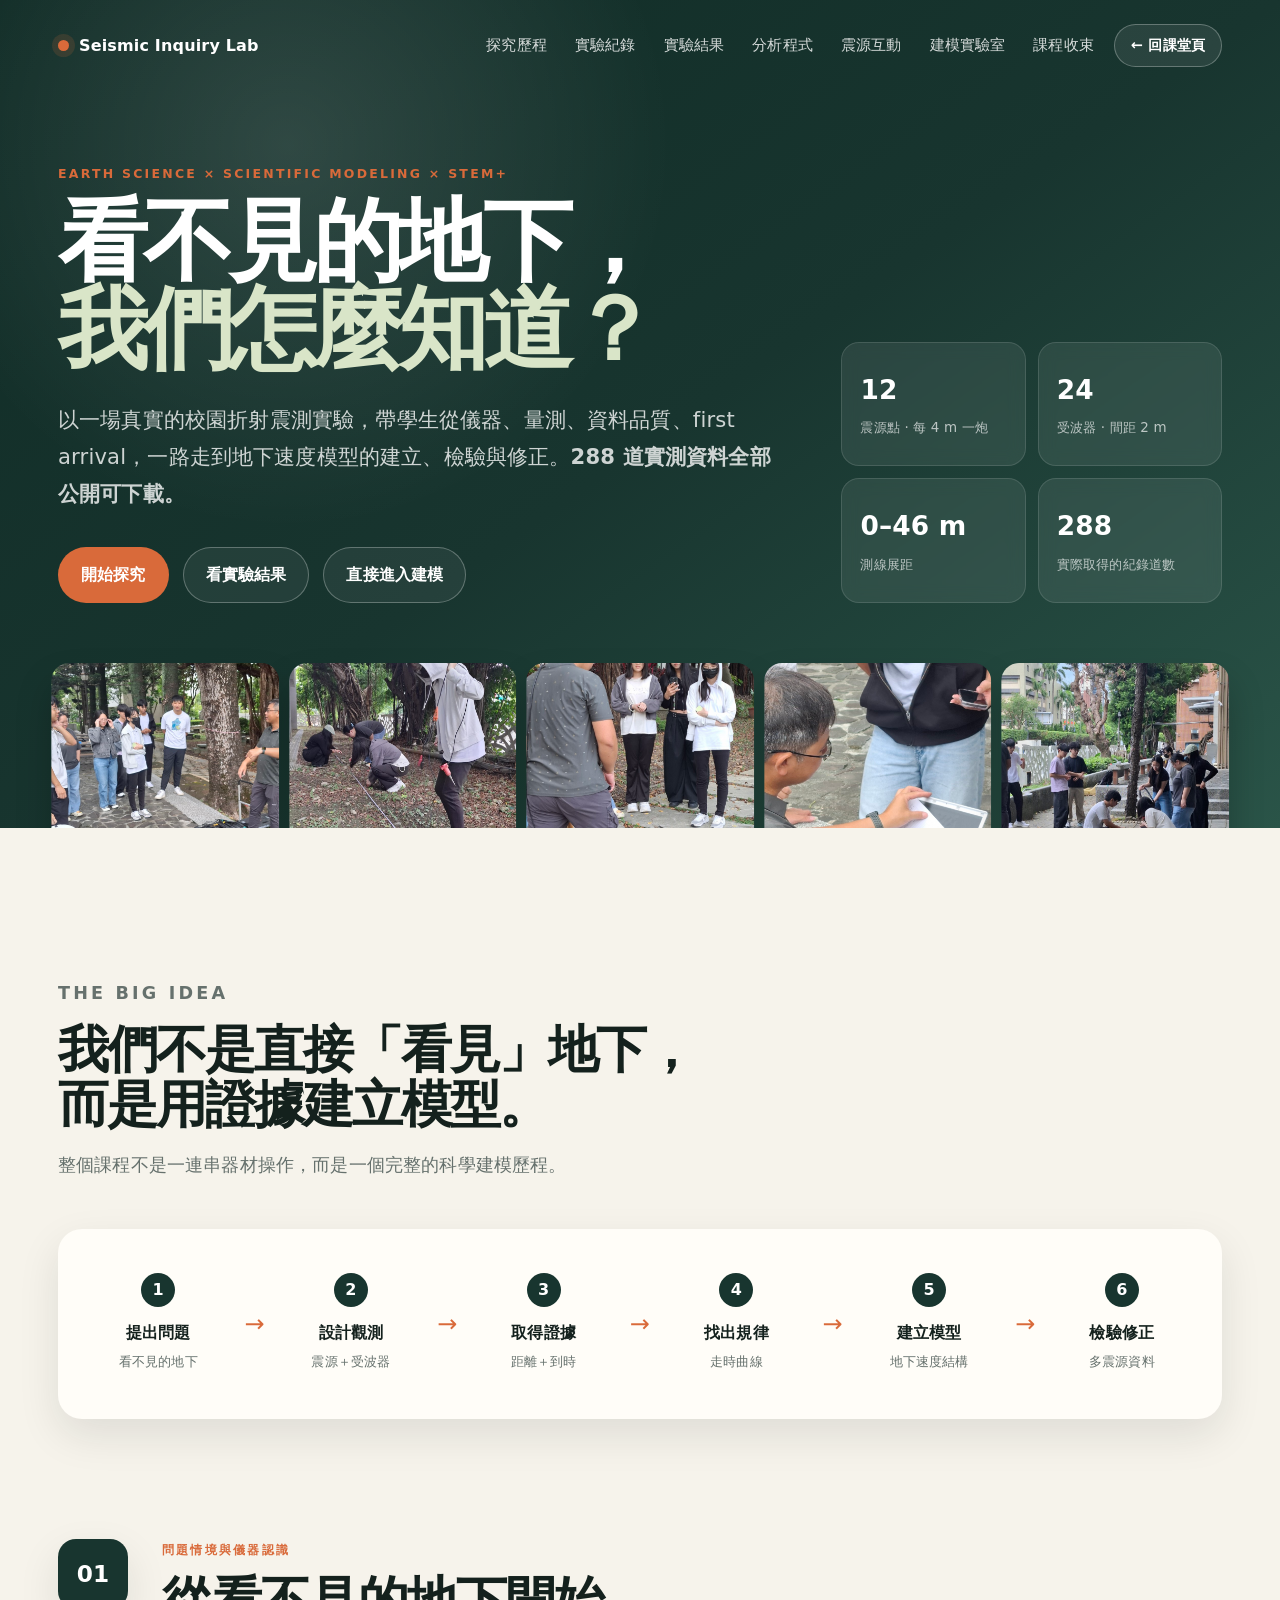
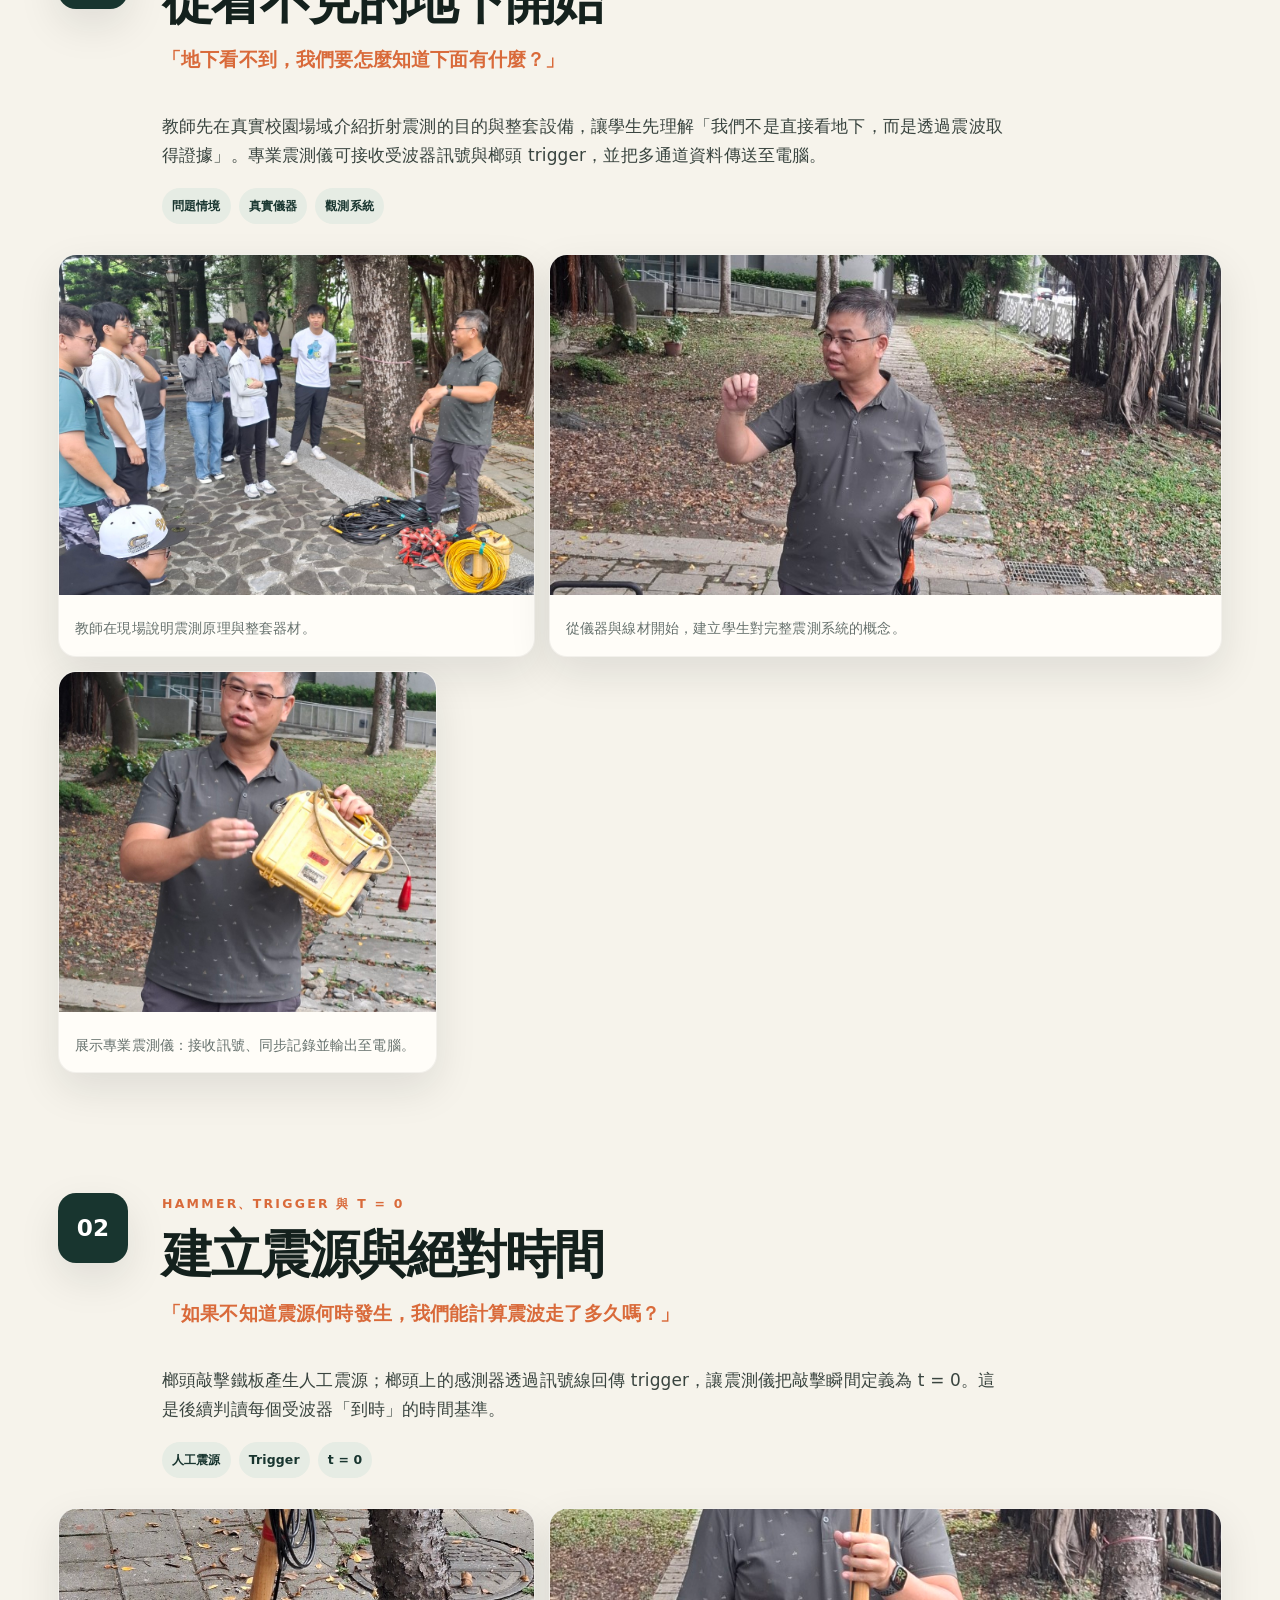
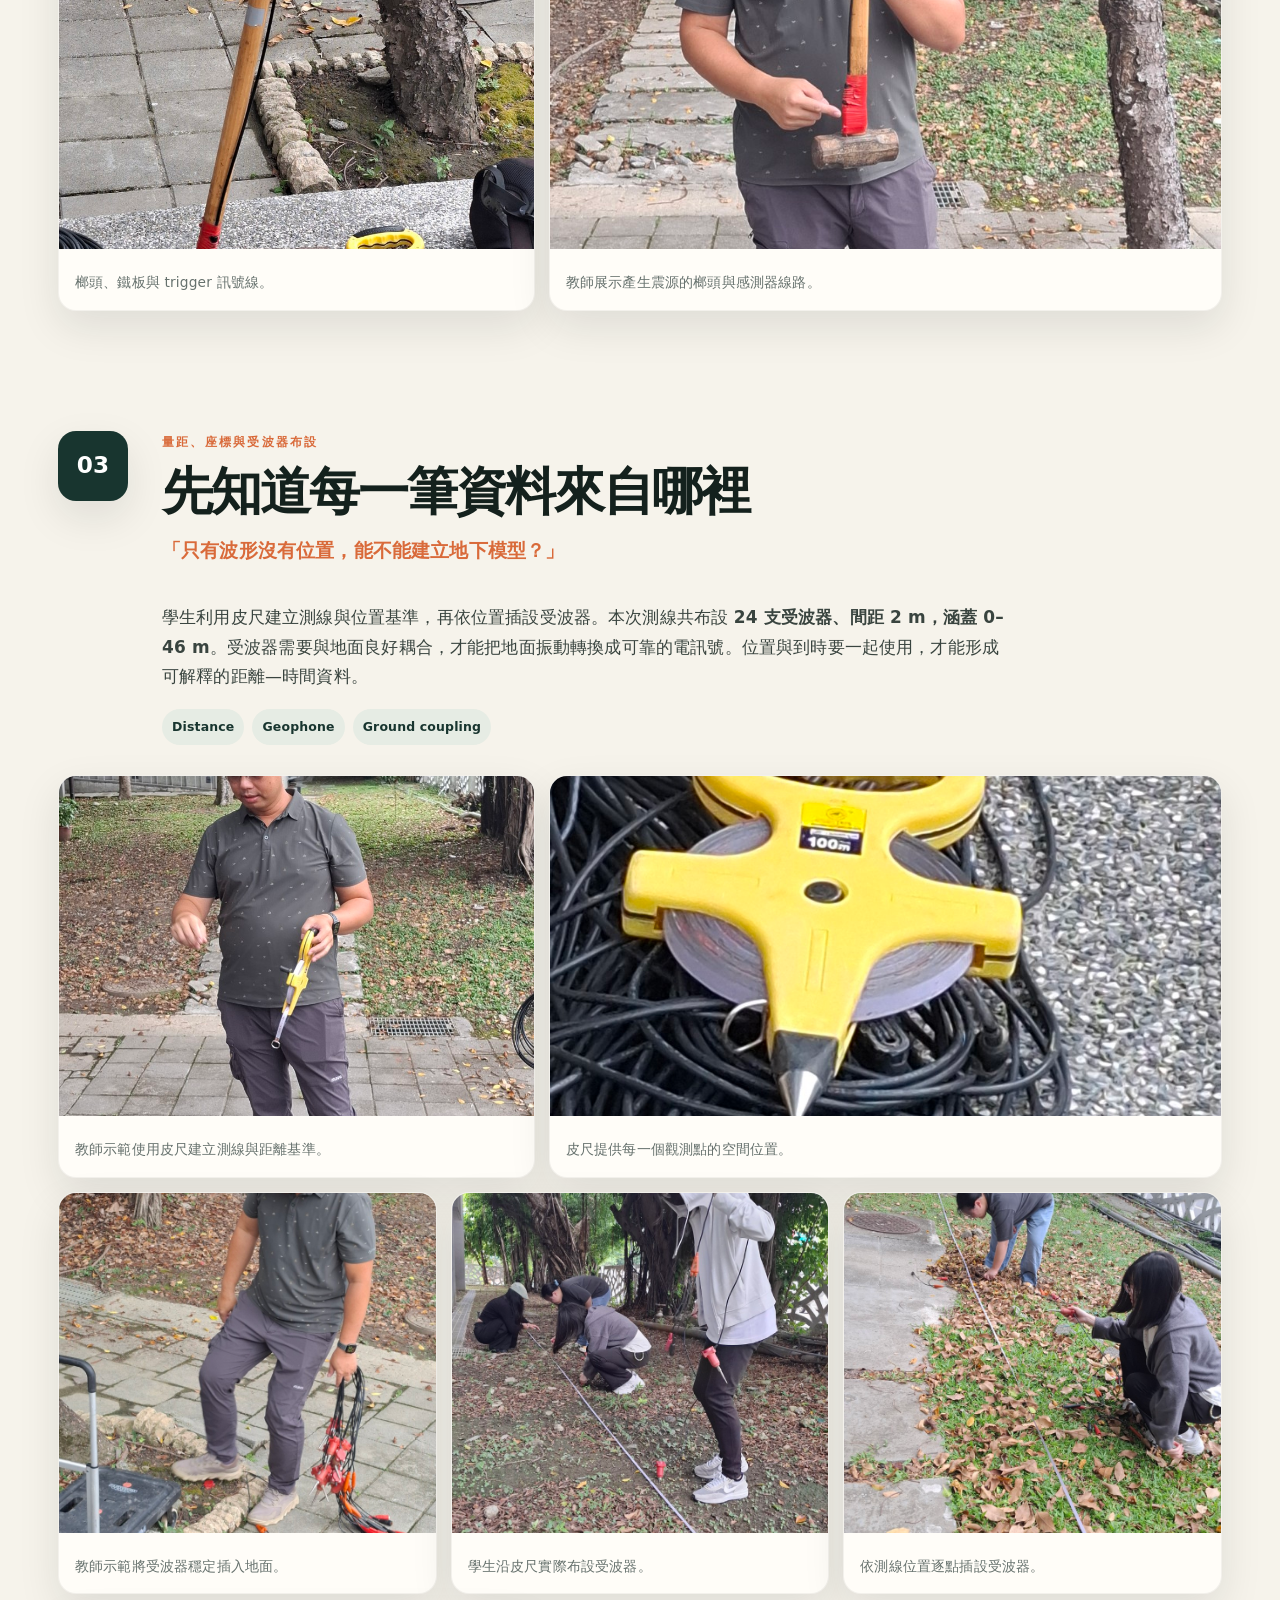
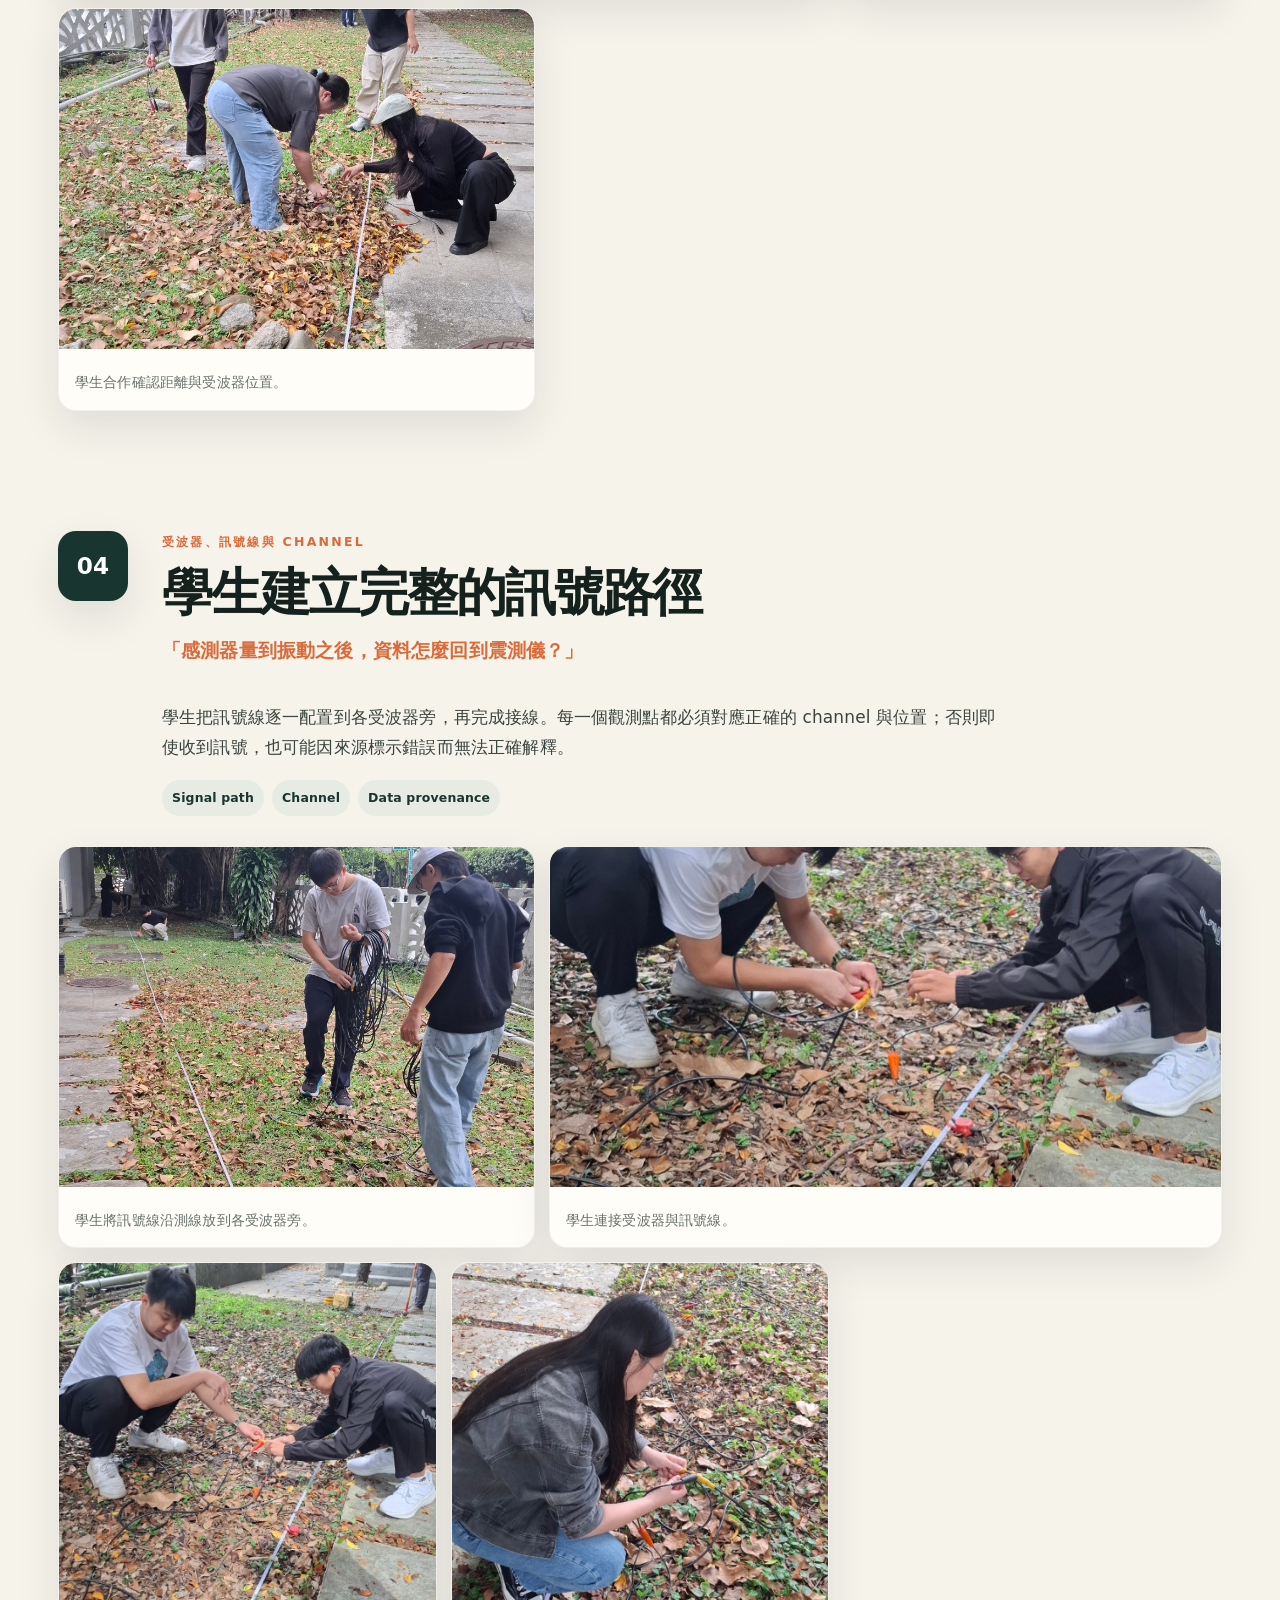
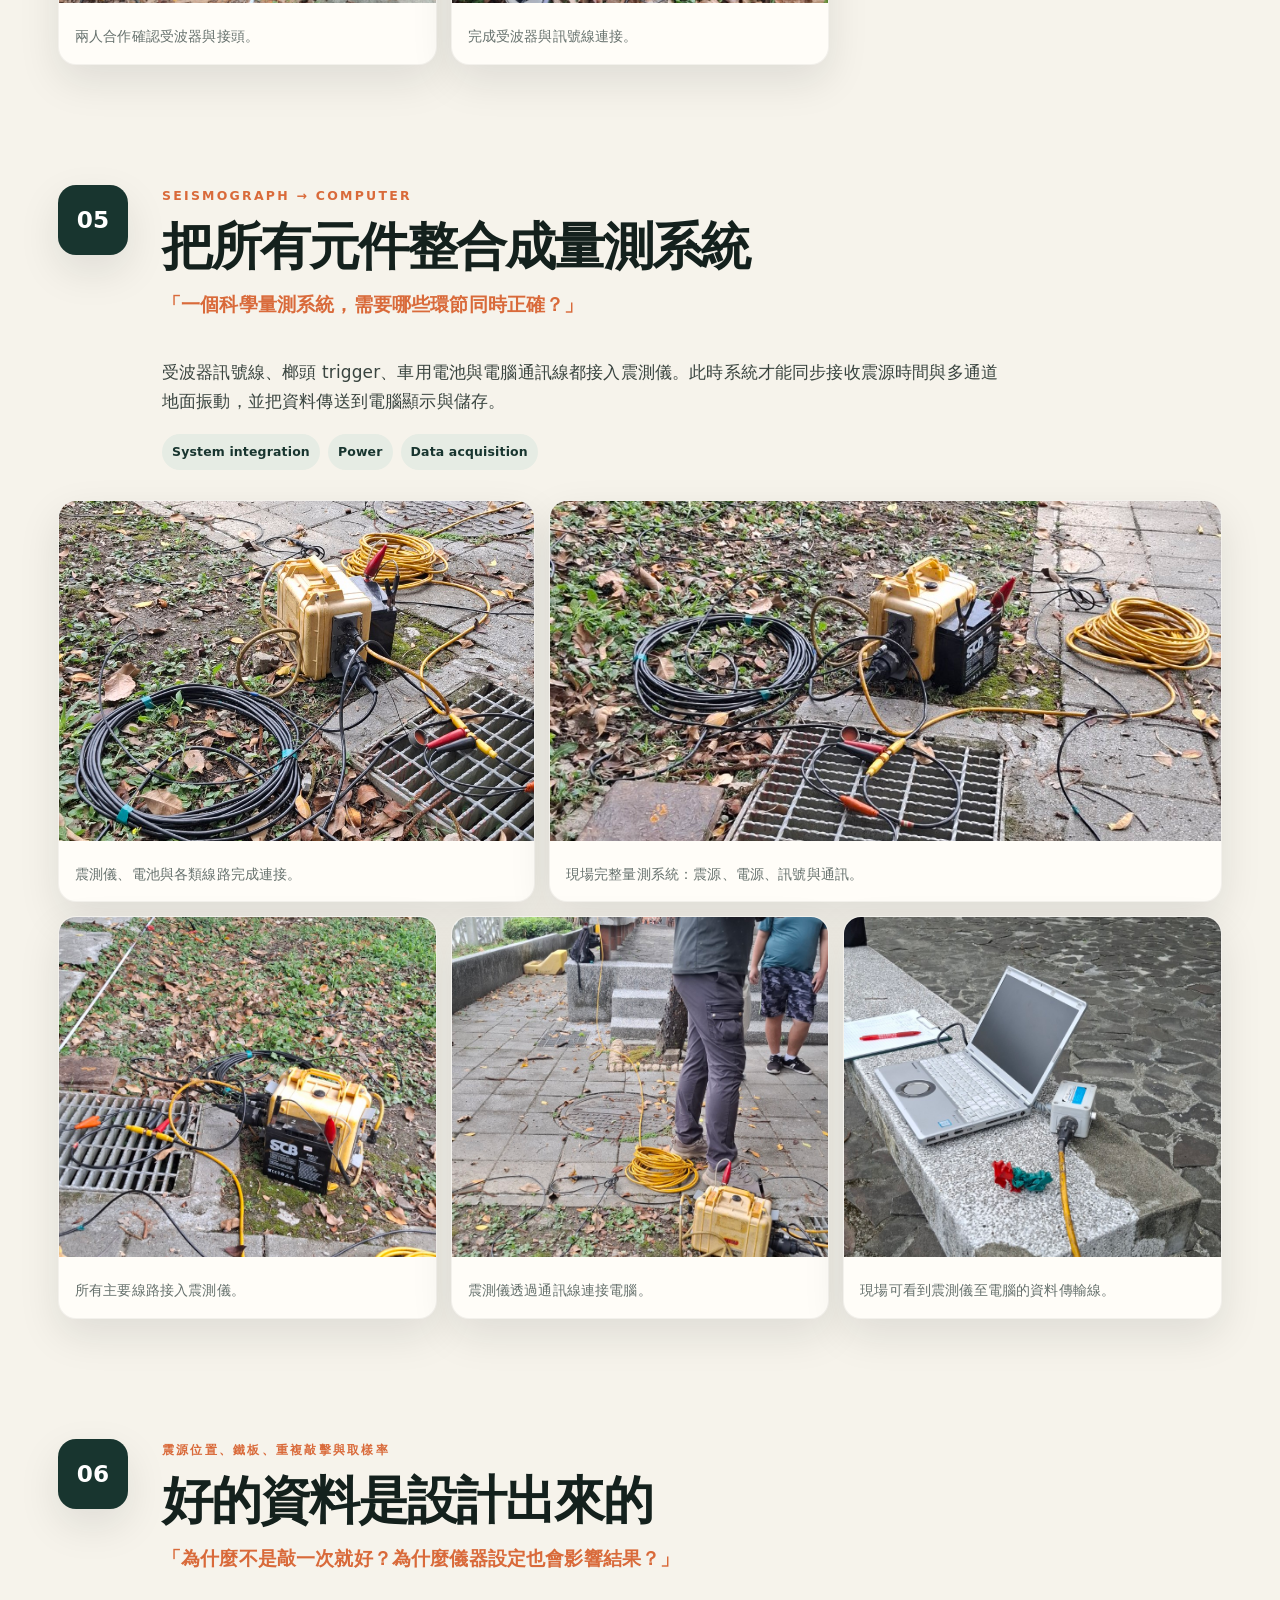
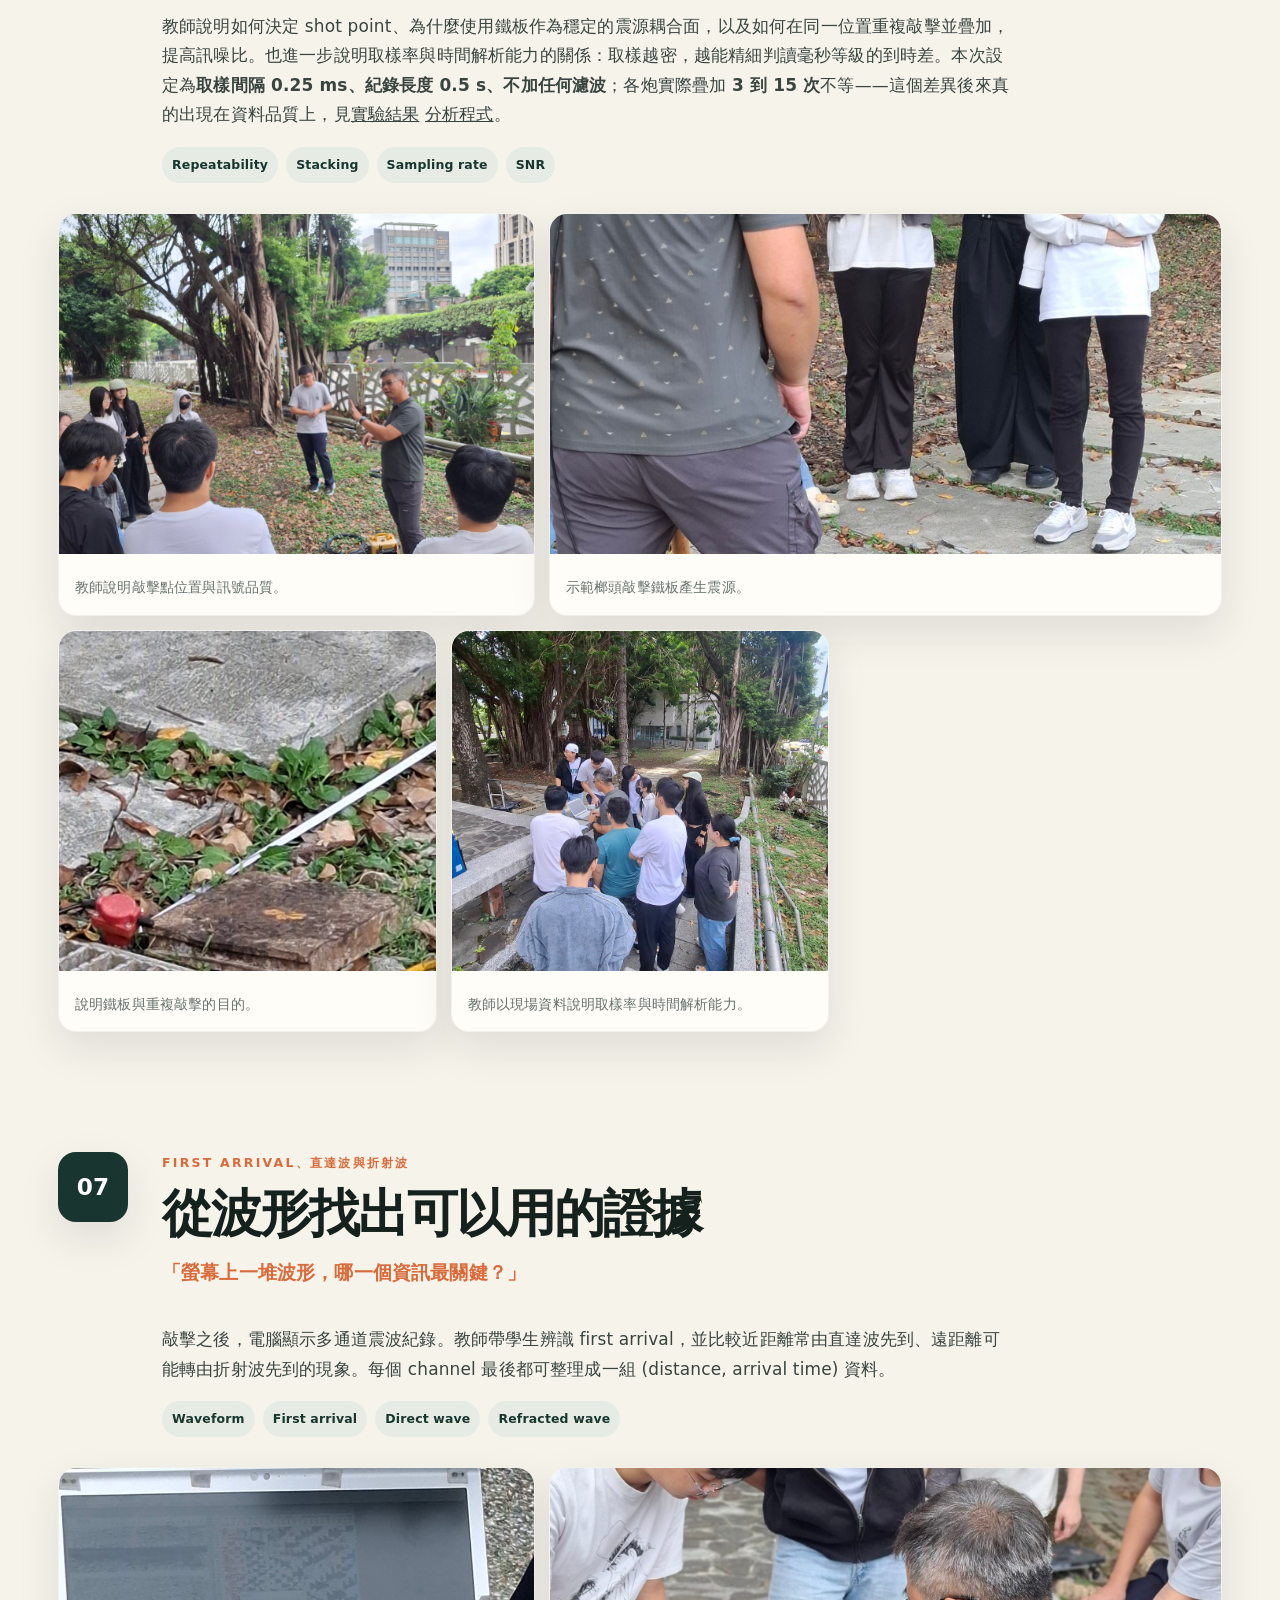
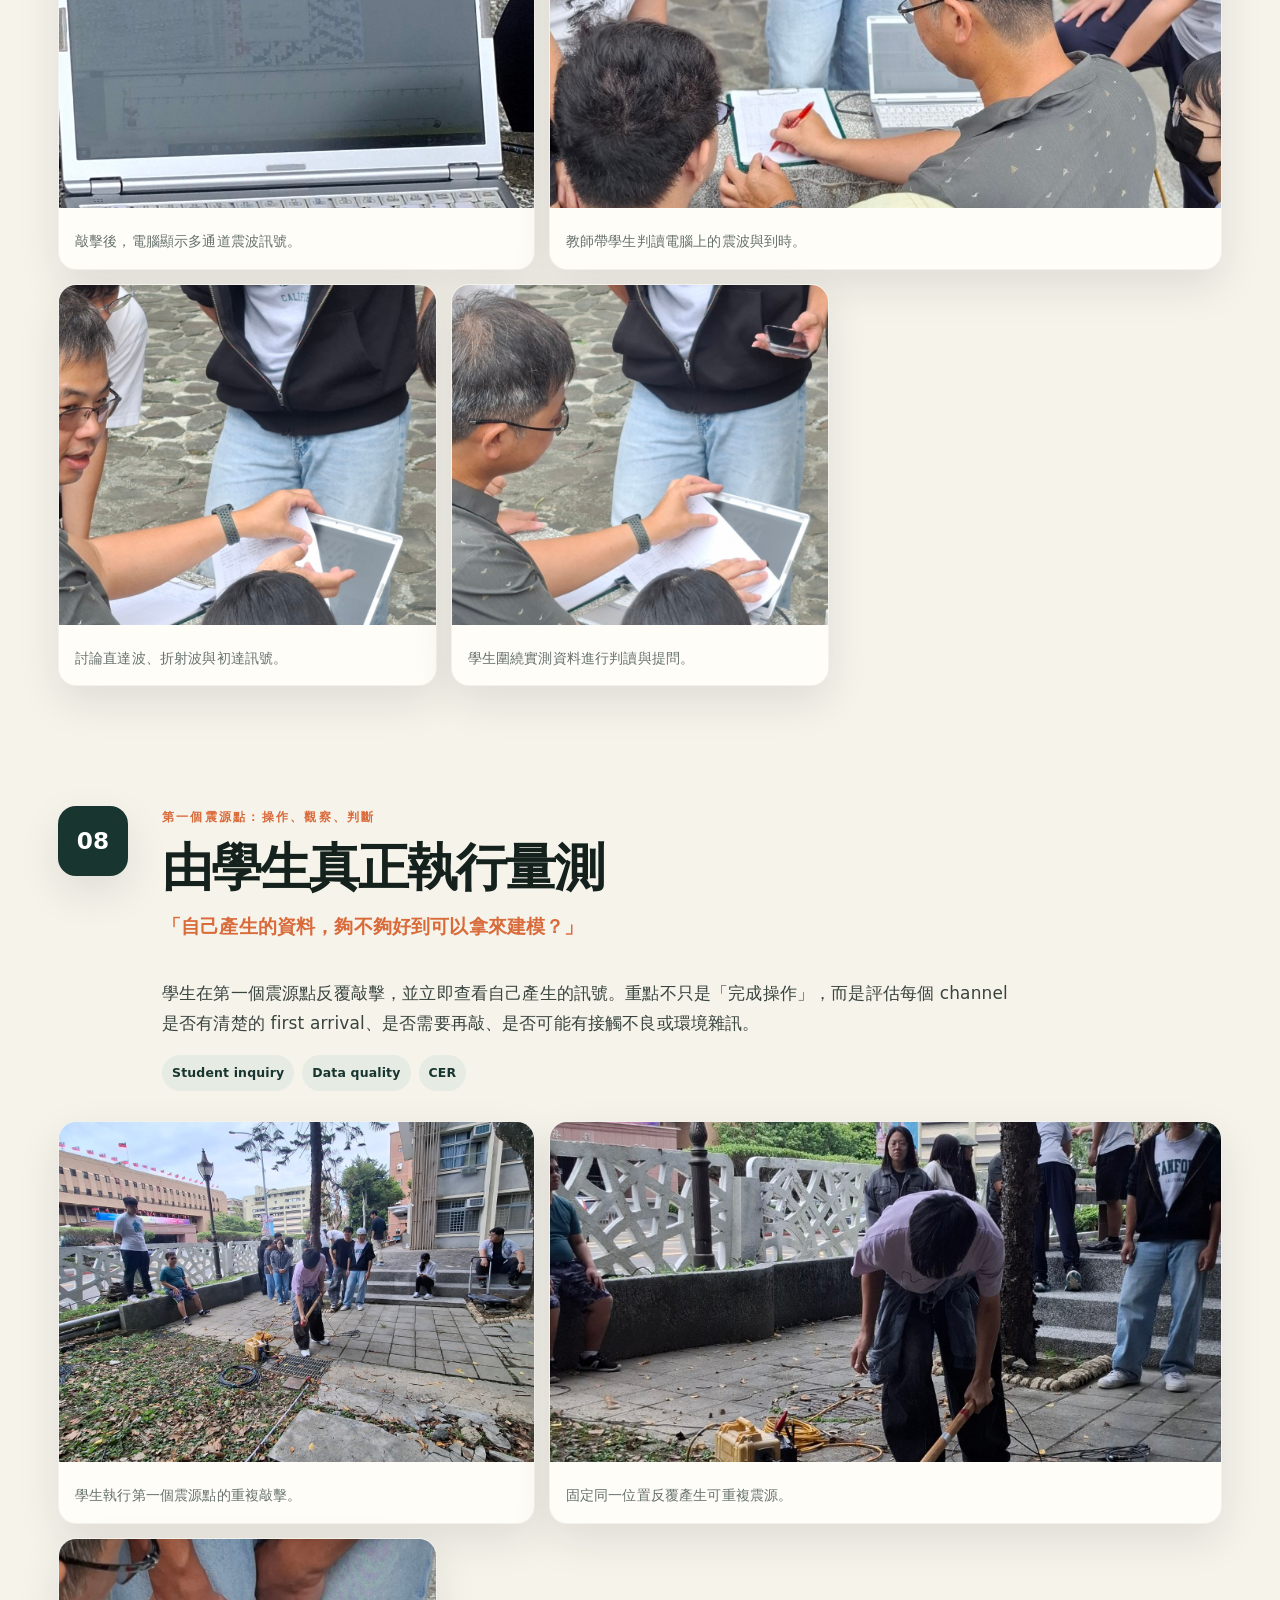
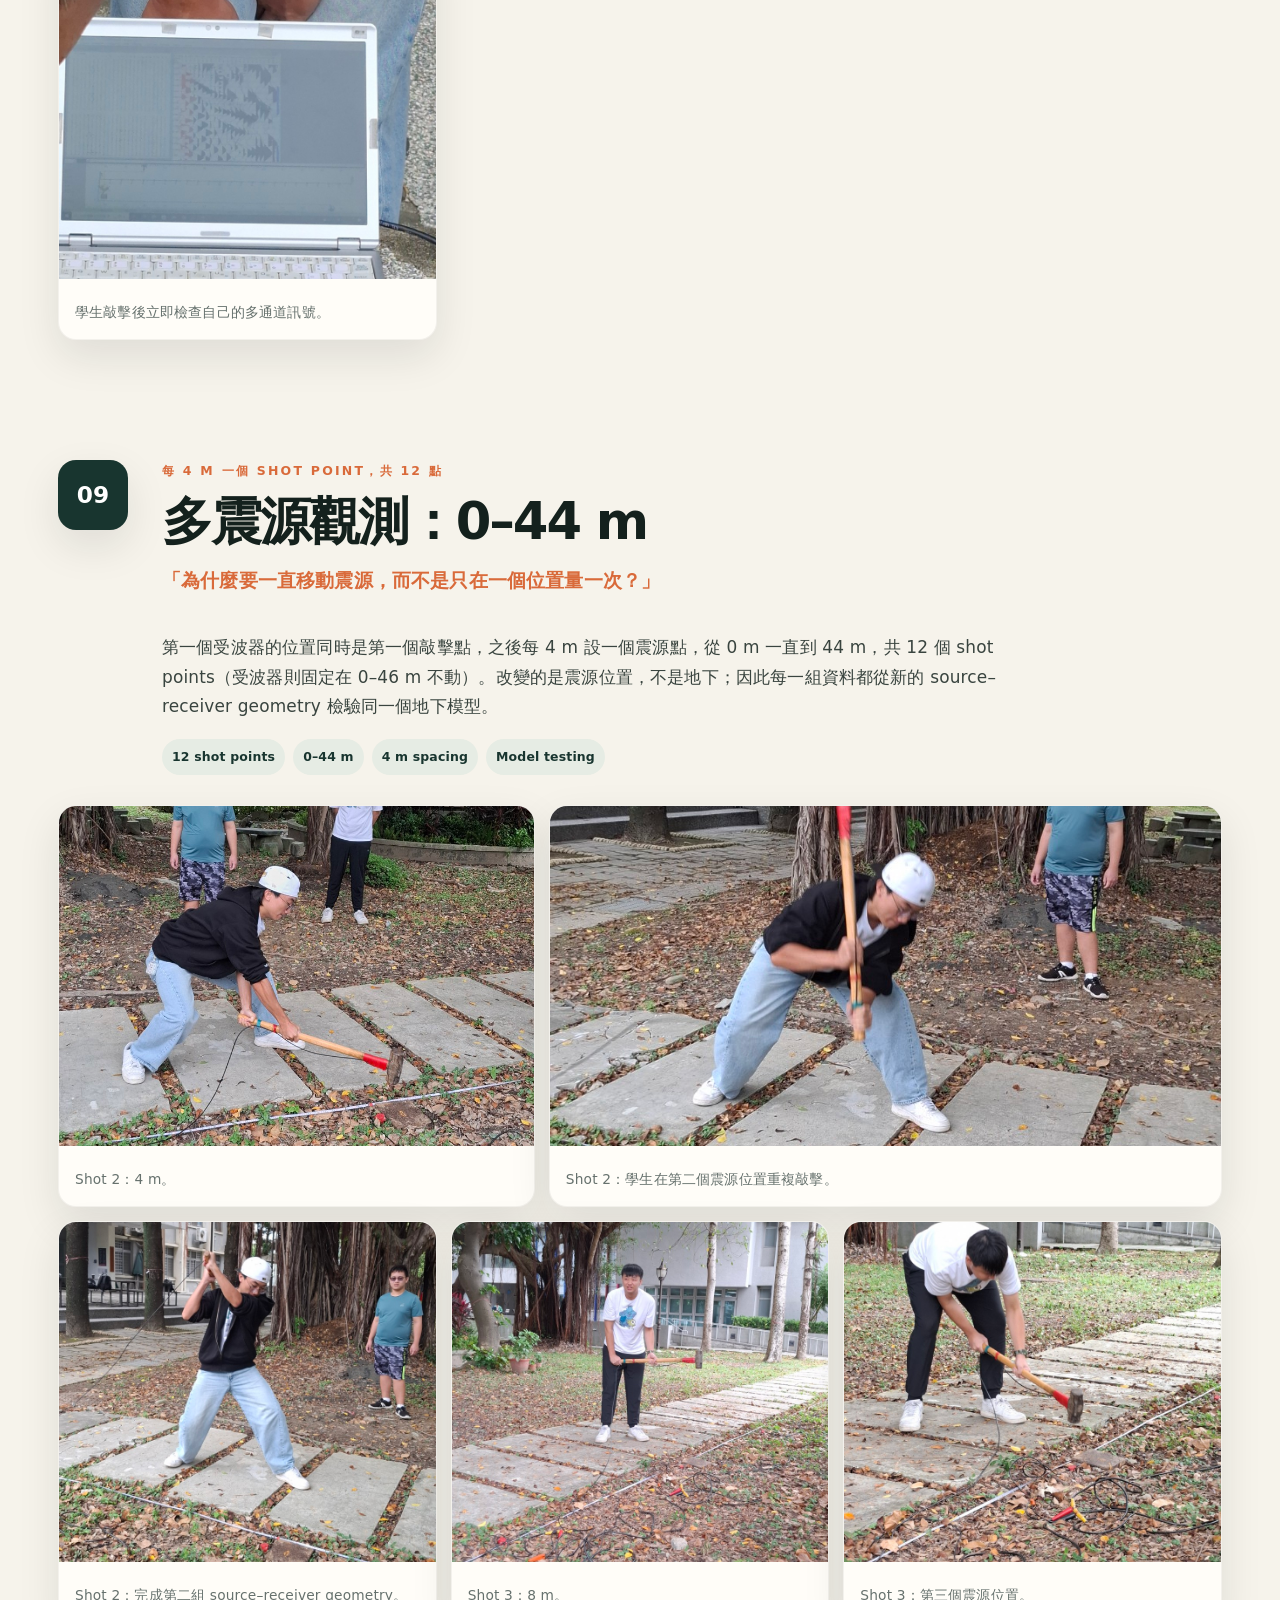
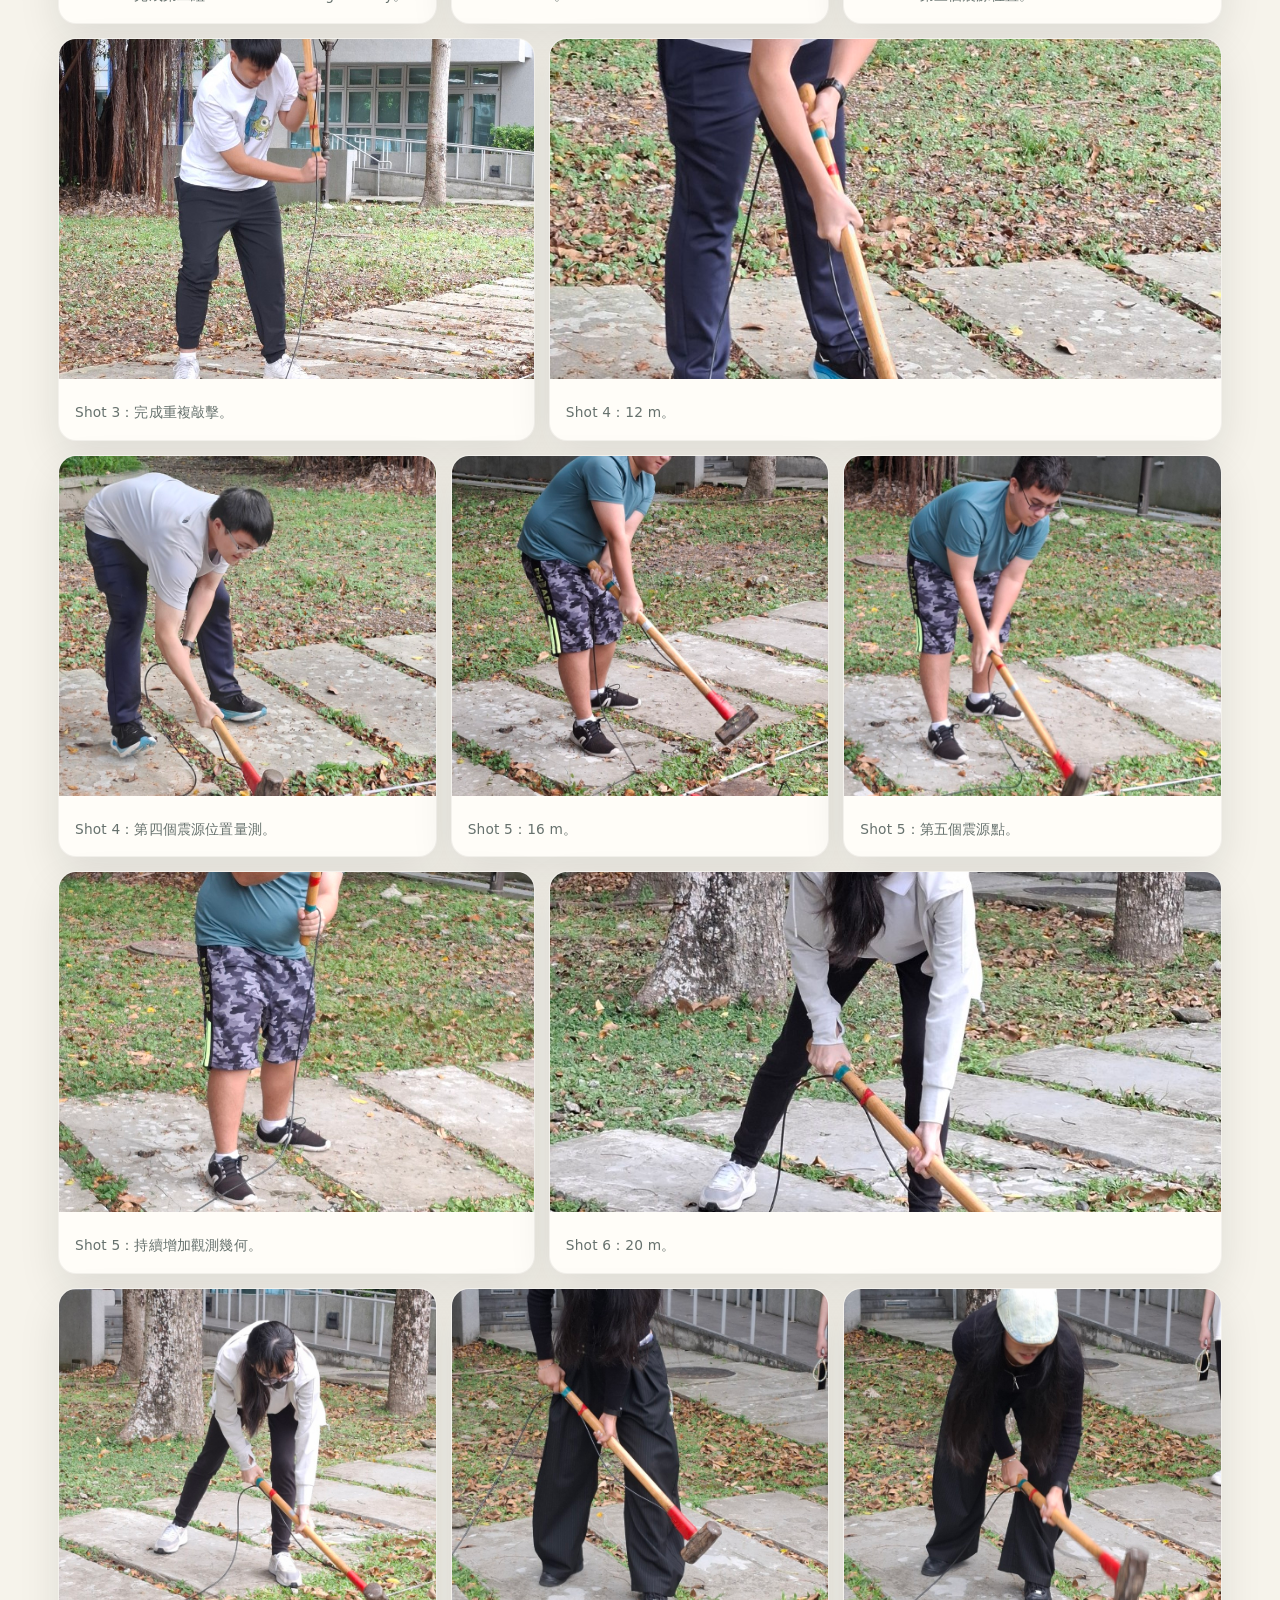
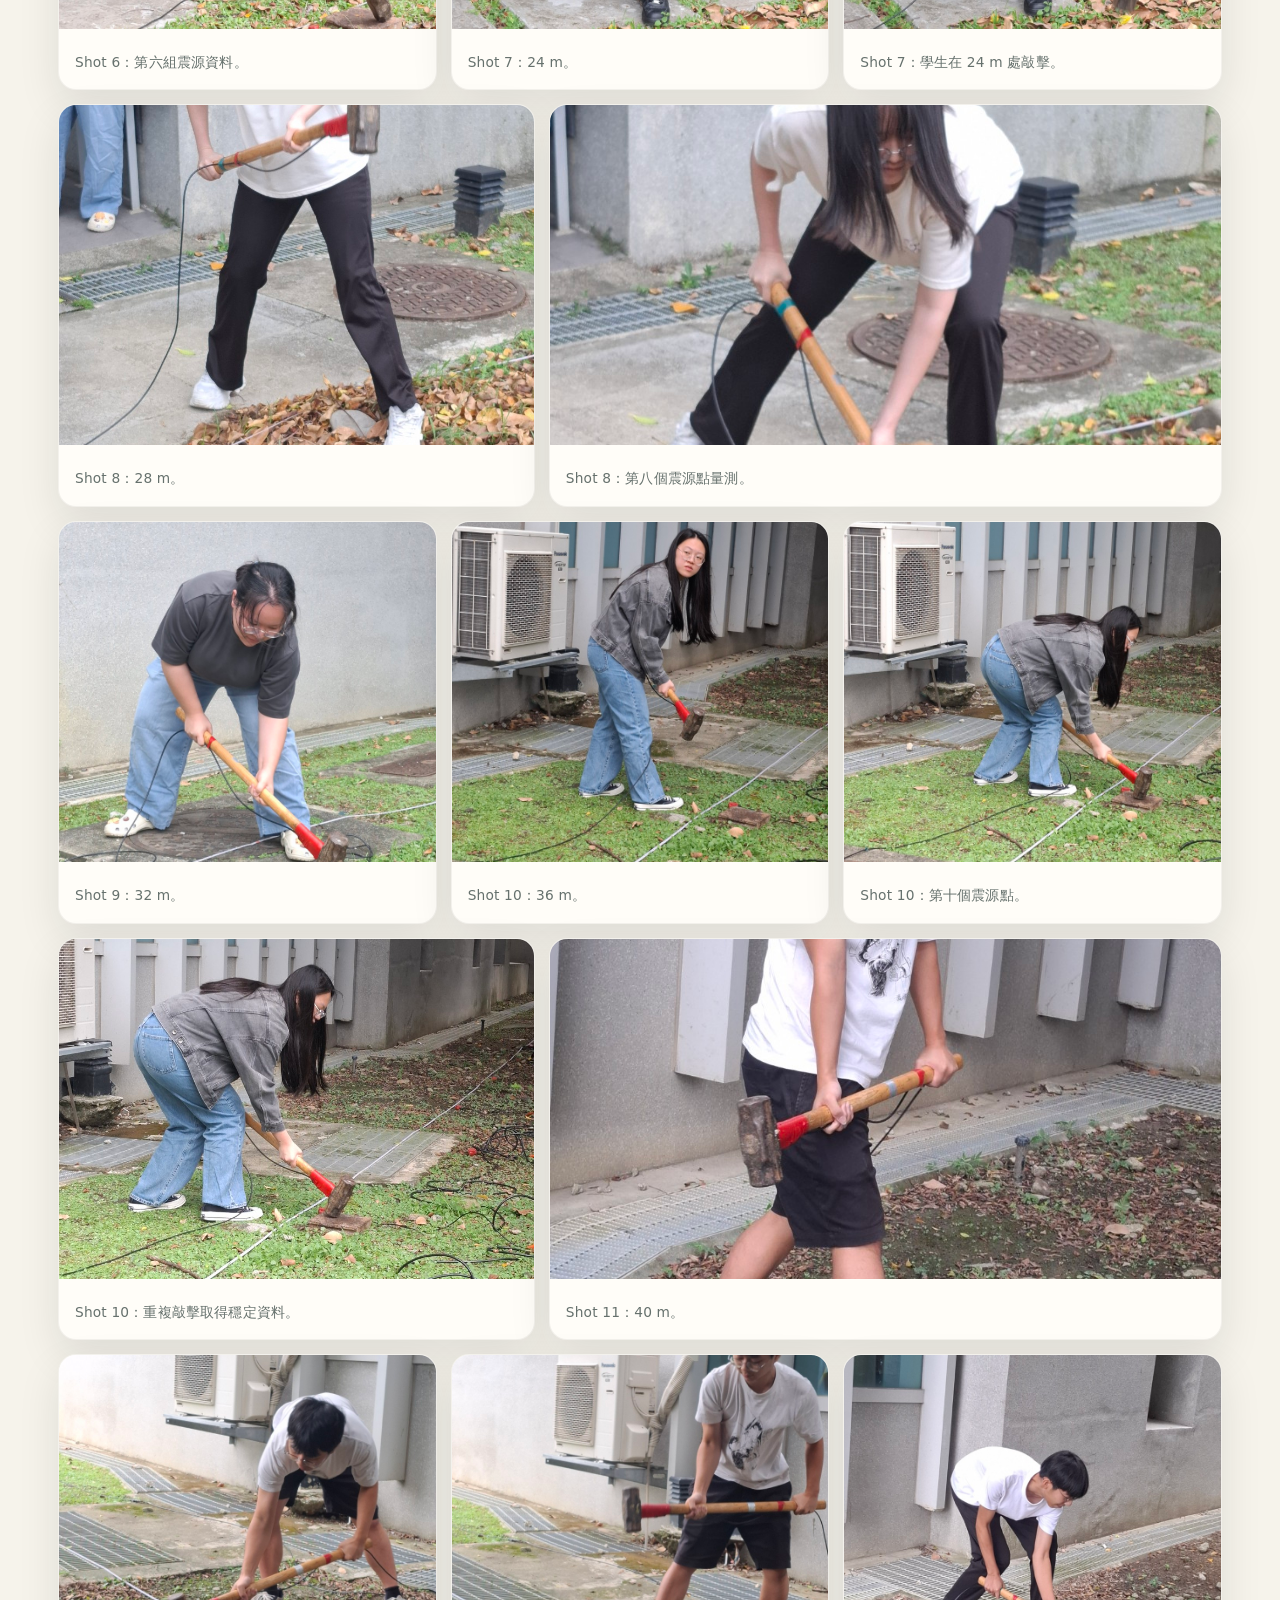
==== commit 03968f68: "feat: 加入以 ObsPy 撰寫的完整分析程式，並依穩定度檢驗修正結論 新增 analysis/：折射震測資料分析套件 - utels/ 核心模組：讀檔（SEG-Y / SEG-2 + 幾何覆蓋）" ====
--- a/docs/seismic-inquiry/index.html
+++ b/docs/seismic-inquiry/index.html
@@ -18,6 +18,7 @@
         <a href="#story">探究歷程</a>
         <a href="#record">實驗紀錄</a>
         <a href="#results">實驗結果</a>
+        <a href="#code">分析程式</a>
         <a href="#shot-lab">震源互動</a>
         <a href="#model-lab">建模實驗室</a>
         <a href="#reflection">課程收束</a>
@@ -306,7 +307,8 @@
         </div>
       </div>
       <div class="stage-copy reveal">
-        <p>教師說明如何決定 shot point、為什麼使用鐵板作為穩定的震源耦合面，以及如何在同一位置重複敲擊並疊加，提高訊噪比。也進一步說明取樣率與時間解析能力的關係：取樣越密，越能精細判讀毫秒等級的到時差。本次設定為<b>取樣間隔 0.25 ms、紀錄長度 0.5 s、不加任何濾波</b>；各炮實際疊加 <b>3 到 15 次</b>不等——這個差異後來真的出現在資料品質上，見<a href="#results">實驗結果</a>。</p>
+        <p>教師說明如何決定 shot point、為什麼使用鐵板作為穩定的震源耦合面，以及如何在同一位置重複敲擊並疊加，提高訊噪比。也進一步說明取樣率與時間解析能力的關係：取樣越密，越能精細判讀毫秒等級的到時差。本次設定為<b>取樣間隔 0.25 ms、紀錄長度 0.5 s、不加任何濾波</b>；各炮實際疊加 <b>3 到 15 次</b>不等——這個差異後來真的出現在資料品質上，見<a href="#results">實驗結果</a>
+        <a href="#code">分析程式</a>。</p>
         <div class="tags"><span class="tag">Repeatability</span><span class="tag">Stacking</span><span class="tag">Sampling rate</span><span class="tag">SNR</span></div>
       </div>
       <div class="photo-grid">
@@ -718,14 +720,14 @@
       <div class="section-title reveal">
         <p class="eyebrow">WHAT THE DATA ACTUALLY SAYS</p>
         <h2>資料回來了。<br>它告訴我們什麼，又不告訴我們什麼？</h2>
-        <p>以下是直接從 <code>202610_UTELS.sgy</code>（288 道）計算出來的結果。訊噪比由 40&ndash;400&nbsp;Hz 帶通後的早期波場與 0.40&ndash;0.50&nbsp;s 末端視窗比較得到；初達波為自動挑選（AIC）。</p>
+        <p>以下每個數字都是從 <code>202610_UTELS.sgy</code>（288 道）算出來的，計算用的 Python 程式<b>完整公開</b>（見<a href="#code">分析程式</a>），任何人跑一次都會得到一樣的結果。訊噪比由 40&ndash;400&nbsp;Hz 零相位帶通後的早期波場與 0.40&ndash;0.50&nbsp;s 末端視窗比較得到；初達波為自動挑選（AIC）。</p>
       </div>
 
       <div class="kpi-row reveal">
         <div class="kpi"><strong>288</strong><span>總紀錄道數<small>12 炮 × 24 道，無死道</small></span></div>
-        <div class="kpi"><strong>205</strong><span>可用道數<small>SNR ≥ 25 dB（71%）</small></span></div>
+        <div class="kpi"><strong>206</strong><span>可用道數<small>SNR ≥ 25 dB（72%）</small></span></div>
         <div class="kpi"><strong>~30 m</strong><span>有效支距上限<small>超過後中位 SNR &lt; 12 dB</small></span></div>
-        <div class="kpi"><strong>1.3 ms</strong><span>互換時間中位差<small>35 組互換配對</small></span></div>
+        <div class="kpi"><strong>1.5 ms</strong><span>互換時間中位差<small>35 組互換配對</small></span></div>
       </div>
 
       <div class="chart-card reveal">
@@ -737,31 +739,56 @@
 
       <div class="chart-card reveal">
         <h3>結果二：初達波的視速度確實隨支距變快</h3>
-        <p>把所有 SNR ≥ 30&nbsp;dB 的自動挑選結果疊在同一張 t&ndash;x 圖上。單一直線擬合得到視速度約 <b>546 m/s</b>，但殘差 rms 高達 <b>9.6 ms</b>&mdash;&mdash;單一速度解釋不了這組資料。</p>
+        <p>把所有 SNR ≥ 30&nbsp;dB 的自動挑選結果疊在同一張 t&ndash;x 圖上。單一直線擬合得到視速度約 <b>470 m/s</b>，但殘差 rms 高達 <b>11.1 ms</b>&mdash;&mdash;單一速度解釋不了這組資料。</p>
         <svg id="txChart" viewBox="0 0 760 420" role="img" aria-label="初達波走時與支距關係圖"></svg>
         <div class="table-wrap">
           <table class="spec-table tx-table">
-            <thead><tr><th>支距</th><th>道數</th><th>中位到時</th><th>視速度</th></tr></thead>
+            <thead><tr><th>支距</th><th>道數</th><th>中位到時</th><th>視速度</th><th>穩定度</th></tr></thead>
             <tbody>
-          <tr><td>2 m</td><td>23</td><td>6.2 ms</td><td><b>320 m/s</b></td></tr>
-          <tr><td>4 m</td><td>22</td><td>13.4 ms</td><td><b>299 m/s</b></td></tr>
-          <tr><td>6 m</td><td>21</td><td>16.2 ms</td><td><b>369 m/s</b></td></tr>
-          <tr><td>8 m</td><td>20</td><td>15.0 ms</td><td><b>533 m/s</b></td></tr>
-          <tr><td>10 m</td><td>19</td><td>19.0 ms</td><td><b>526 m/s</b></td></tr>
-          <tr><td>12 m</td><td>16</td><td>19.9 ms</td><td><b>604 m/s</b></td></tr>
-          <tr><td>14 m</td><td>16</td><td>24.5 ms</td><td><b>571 m/s</b></td></tr>
-          <tr><td>16 m</td><td>11</td><td>25.2 ms</td><td><b>634 m/s</b></td></tr>
+          <tr class="muted-row"><td>2 m</td><td>23</td><td>6.2 ms</td><td><b>320 m/s</b></td><td>不可用</td></tr>
+          <tr class="muted-row"><td>4 m</td><td>22</td><td>12.9 ms</td><td><b>311 m/s</b></td><td>不可用</td></tr>
+          <tr class="muted-row"><td>6 m</td><td>21</td><td>16.8 ms</td><td><b>358 m/s</b></td><td>不可用</td></tr>
+          <tr><td>8 m</td><td>20</td><td>14.6 ms</td><td><b>547 m/s</b></td><td>可用</td></tr>
+          <tr><td>10 m</td><td>19</td><td>18.8 ms</td><td><b>533 m/s</b></td><td>可用</td></tr>
+          <tr><td>12 m</td><td>16</td><td>20.8 ms</td><td><b>578 m/s</b></td><td>可用</td></tr>
+          <tr><td>14 m</td><td>16</td><td>24.5 ms</td><td><b>571 m/s</b></td><td>可用</td></tr>
+          <tr class="muted-row"><td>16 m</td><td>11</td><td>27.2 ms</td><td><b>587 m/s</b></td><td>不可用</td></tr>
             </tbody>
           </table>
         </div>
-        <p class="chart-note">視速度從近支距的約 300&nbsp;m/s 一路上升到 16&nbsp;m 處的約 630&nbsp;m/s。<b>這正是 Evidence。</b>如果地下只有一層均勻介質，這個數字應該保持不變。<br>圖中 18&nbsp;m 與 20&nbsp;m 的空心點只有 5&ndash;6 道、且 SNR 已接近門檻，離散很大，不應拿來定斜率。</p>
+        <p class="chart-note">實心點是通過<a href="#stability">穩定度檢驗</a>的分組（支距 8&ndash;14&nbsp;m），視速度落在 <b>533&ndash;578&nbsp;m/s</b>。空心點則<b>不可用</b>：近支距（&lt;8&nbsp;m）的結果被挑選參數主導，遠支距（&gt;14&nbsp;m）的訊噪比已經不足。為什麼這樣判定，見下一節。</p>
+      </div>
+
+
+      <div class="chart-card reveal" id="stability">
+        <h3>結果三：我得到的數字，是資料給的還是參數給的？</h3>
+        <p>自動挑選器用一個「視速度視窗」限制搜尋範圍。支距愈小，這個視窗愈窄&mdash;&mdash;支距 2&nbsp;m、下限 180&nbsp;m/s 時，視窗只剩 0.8 到 11&nbsp;ms。那麼近支距挑到的時間，到底是資料決定的，還是視窗決定的？</p>
+        <p>把視窗下限掃過 160&ndash;300&nbsp;m/s，看每個分組的視速度跟著變動多少，答案就很清楚了。</p>
+        <div class="table-wrap">
+          <table class="spec-table tx-table">
+            <thead><tr><th>支距</th><th>160</th><th>180</th><th>200</th><th>220</th><th>250</th><th>300</th><th>變動</th><th>判定</th></tr></thead>
+            <tbody>
+          <tr class="muted-row"><td>2 m</td><td>286</td><td>320</td><td>333</td><td>348</td><td>381</td><td>533</td><td>67%</td><td>不穩定</td></tr>
+          <tr class="muted-row"><td>4 m</td><td>296</td><td>311</td><td>381</td><td>451</td><td>508</td><td>525</td><td>55%</td><td>不穩定</td></tr>
+          <tr class="muted-row"><td>6 m</td><td>333</td><td>358</td><td>414</td><td>353</td><td>774</td><td>774</td><td>88%</td><td>不穩定</td></tr>
+          <tr><td>8 m</td><td>547</td><td>547</td><td>547</td><td>533</td><td>547</td><td>557</td><td><b>4%</b></td><td><b>穩定</b></td></tr>
+          <tr><td>10 m</td><td>533</td><td>533</td><td>533</td><td>556</td><td>556</td><td>556</td><td><b>4%</b></td><td><b>穩定</b></td></tr>
+          <tr><td>12 m</td><td>578</td><td>578</td><td>589</td><td>589</td><td>589</td><td>589</td><td><b>2%</b></td><td><b>穩定</b></td></tr>
+          <tr><td>14 m</td><td>569</td><td>571</td><td>571</td><td>593</td><td>602</td><td>619</td><td><b>9%</b></td><td><b>穩定</b></td></tr>
+          <tr class="muted-row"><td>16 m</td><td>587</td><td>587</td><td>587</td><td>634</td><td>634</td><td>688</td><td>16%</td><td>不穩定</td></tr>
+            </tbody>
+          </table>
+        </div>
+        <p class="chart-note">單位皆為 m/s。<b>支距 8&ndash;14&nbsp;m 的視速度幾乎不隨參數改變</b>（變動 2&ndash;9%），這一段可以採信。小於 8&nbsp;m 的數字則完全跟著參數跑&mdash;&mdash;它們是視窗的產物，不是地下的性質。</p>
       </div>
 
       <div class="caveat reveal">
-        <p class="eyebrow">重要</p>
-        <h3>但這還不是答案。</h3>
-        <p>上面的初達波是<b>電腦自動挑的</b>，不是人判讀的。殘差 rms 9.6&nbsp;ms、互換時間最大差到 10&nbsp;ms 以上，代表有一部分挑選並不可靠。資料裡能量最強的其實是<b>表面波（ground roll）</b>，視速度只有約 127&nbsp;m/s；自動程式很容易挑到它而不是初達波。</p>
-        <p>所以本頁<b>不提供</b> V₁、V₂ 與界面深度的「標準答案」。要得到可以辯護的速度模型，必須：逐道人工判讀 first arrival → 用互換時間互相檢核 → 找出斜率轉折 → 再以截距時間法求解。<b>那是你的工作，不是程式的工作。</b></p>
+        <p class="eyebrow">這一步改變了結論</p>
+        <h3>自動程式拿不到 V₁。</h3>
+        <p>穩定度檢驗之前，看起來的故事是「視速度從近支距的 300&nbsp;m/s 一路升到 600&nbsp;m/s，所以有兩層」。檢驗之後才發現：<b>那個 300&nbsp;m/s 是挑選視窗造出來的</b>，不是量到的。</p>
+        <p>兩層模型需要兩段斜率：近支距的<b>直達波</b>給 V₁，遠支距的<b>折射波</b>給 V₂。自動挑選只穩穩拿到了 8&ndash;14&nbsp;m 這一段（約 533&ndash;578&nbsp;m/s），而 V₁ 所在的近支距段正是它最不可靠的地方。所以本頁<b>不提供</b> V₁、V₂ 與界面深度。</p>
+        <p>這不是程式的缺陷，而是這個方法在這組資料上的真實極限。資料裡能量最強的其實是<b>表面波（ground roll）</b>，視速度僅約 160&nbsp;m/s；自動程式很容易挑到它而不是初達波，近支距尤其如此。</p>
+        <p>所以接下來該做的是：<b>逐道人工判讀 first arrival</b>（近支距優先）&rarr; 用<b>互換時間</b>互相檢核 &rarr; 找出斜率轉折 &rarr; 再以截距時間法求 V₁、V₂ 與界面深度。程式已經把它做得到的部分（遠支距折射段、品質篩選、互換時間檢核、穩定度檢驗）準備好了，<b>剩下的是你的工作</b>。</p>
       </div>
 
       <div class="data-block reveal">
@@ -772,10 +799,22 @@
           <li><a href="https://github.com/oceanicdayi/2026_Utaipei_Geophysics_0909/tree/main/docs/seismic-inquiry/data/seg2">seg2/101.dat &ndash; 112.dat</a><span>儀器直出的 SEG-2 原始檔（檔頭幾何為預設值，須以 .geom 覆蓋）</span></li>
           <li><a href="data/202610_UTELS.geom">202610_UTELS.geom</a><span>幾何定義檔：24 道、2.0 m 間距、12 個炮點</span></li>
           <li><a href="data/202610_UTELS.pdf">202610_UTELS.pdf</a><span>12 頁 shot gather（0&ndash;0.1 s），可列印做人工挑選</span></li>
-          <li><a href="data/auto_first_breaks.csv">auto_first_breaks.csv</a><span>本頁的自動挑選結果與每道 SNR，拿來跟你自己挑的比對</span></li>
+          <li><a href="data/first_breaks.csv">first_breaks.csv</a><span>自動挑選結果與每道 SNR，拿來跟你自己挑的比對（由 analysis/ 的程式產生）</span></li>
           <li><a href="data/202610_UTELS_野外紀錄紙.pdf">野外紀錄紙.pdf</a><span>當天現場填寫的原始紀錄表</span></li>
           <li><a href="data/202610_UTELS_當日活動紀錄.md">當日活動紀錄.md</a><span>探究歷程與實測參數的完整對照</span></li>
         </ul>
+      </div>
+
+      <div class="data-block reveal" id="code">
+        <h3>分析程式</h3>
+        <p>上面每一張圖、每一個數字，都由一套公開的 Python 程式產生，使用 <b>ObsPy</b> 讀檔與前處理。你可以直接下載、執行、修改，用你自己人工挑的到時重跑一次。</p>
+        <ul class="data-list">
+          <li><a href="https://github.com/oceanicdayi/2026_Utaipei_Geophysics_0909/tree/main/analysis">analysis/（GitHub）</a><span>完整原始碼、安裝說明與使用教學</span></li>
+          <li><a href="data/analysis_README.md">安裝與使用教學</a><span>conda / pip 安裝、五個步驟的說明、疑難排解</span></li>
+          <li><a href="data/first_breaks.csv">first_breaks.csv</a><span>自動挑選結果：到時、視速度、SNR、是否可信</span></li>
+          <li><a href="data/sensitivity.csv">sensitivity.csv</a><span>穩定度檢驗的完整數值</span></li>
+        </ul>
+        <p class="chart-note">五個步驟：<code>01</code> 繪製炮集與頻譜 &rarr; <code>02</code> 資料品質檢核 &rarr; <code>03</code> 初達波自動挑選 &rarr; <code>04</code> 走時分析與反演 &rarr; <code>05</code> 參數敏感度測試。安裝好環境後，<code>python scripts/run_all.py</code> 一次跑完。</p>
       </div>
     </section>
 
@@ -804,7 +843,8 @@
       <div class="section-title reveal">
         <p class="eyebrow">INTERACTIVE 02</p>
         <h2>為什麼會出現兩種斜率？</h2>
-        <p>先假設地下是兩層水平介質。調整速度與深度，觀察直達波與折射波的理論走時。這是<strong>教學示意模型</strong>，<strong>不是</strong>本次實測反演結果——下方滑桿的預設值（300／900 m/s、2.5 m）只是示範用的數字，<b>不可以當成本測線的答案引用</b>。本次實測真正量到了什麼，請看<a href="#results">實驗結果</a>。</p>
+        <p>先假設地下是兩層水平介質。調整速度與深度，觀察直達波與折射波的理論走時。這是<strong>教學示意模型</strong>，<strong>不是</strong>本次實測反演結果——下方滑桿的預設值（300／900 m/s、2.5 m）只是示範用的數字，<b>不可以當成本測線的答案引用</b>。本次實測真正量到了什麼，請看<a href="#results">實驗結果</a>
+        <a href="#code">分析程式</a>。</p>
       </div>
 
       <div class="model-lab-grid reveal">
--- a/docs/seismic-inquiry/style.css
+++ b/docs/seismic-inquiry/style.css
@@ -234,6 +234,8 @@
 .chart-card svg{width:100%;height:auto;margin:14px 0 6px}
 .chart-note{color:var(--muted);font-size:.92rem;max-width:900px;margin-top:14px}
 .tx-table{min-width:420px}
+.tx-table th,.tx-table td{width:auto}
+.tx-table th:first-child,.tx-table td:first-child{white-space:nowrap}
 .tx-table td,.tx-table th{white-space:nowrap}
 .tx-table thead th{color:var(--forest);font-weight:800}
 .caveat{background:#2a1c14;color:#fff;border-radius:24px;padding:38px 40px;margin-bottom:26px}
@@ -258,3 +260,6 @@
   .spec-card{padding:24px 22px}
   .kpi-row{grid-template-columns:1fr}
 }
+
+.tx-table tr.muted-row td{color:#9aa39e}
+.tx-table tr.muted-row td b{color:#9aa39e;font-weight:600}
